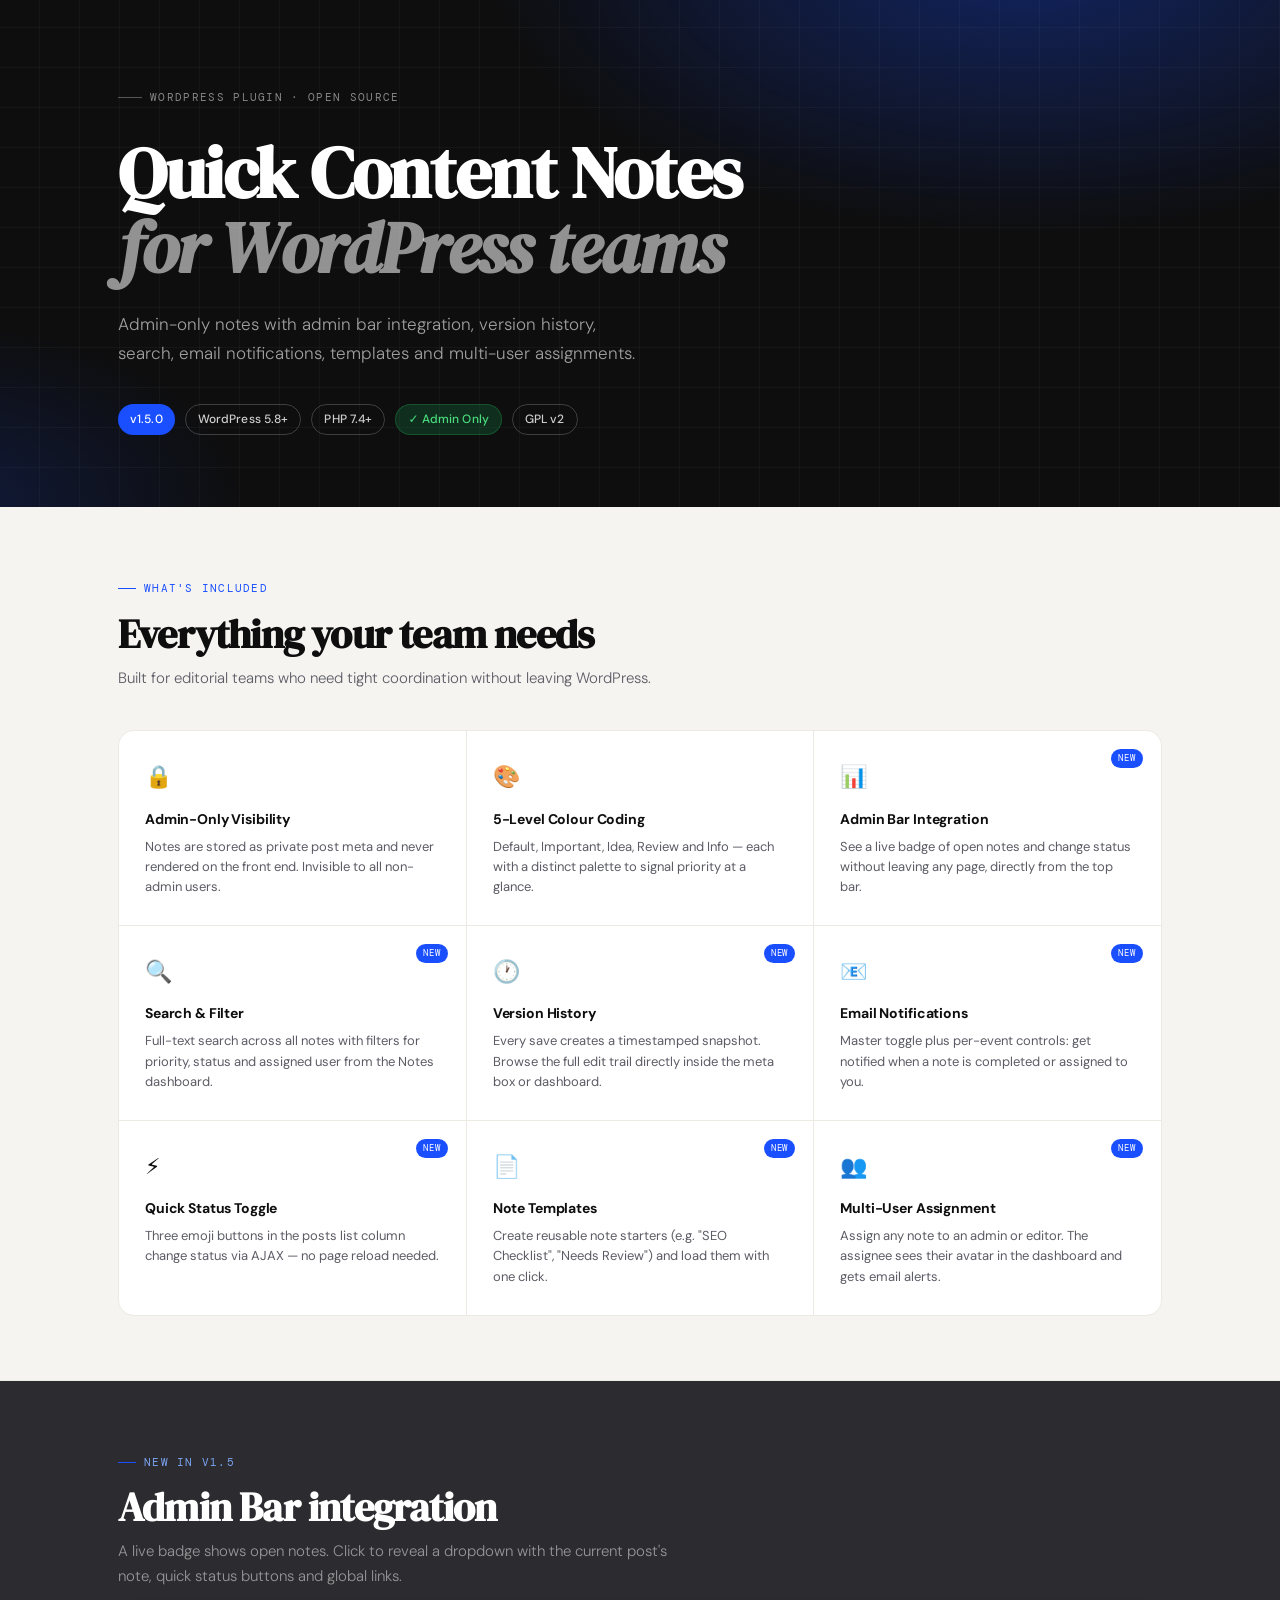
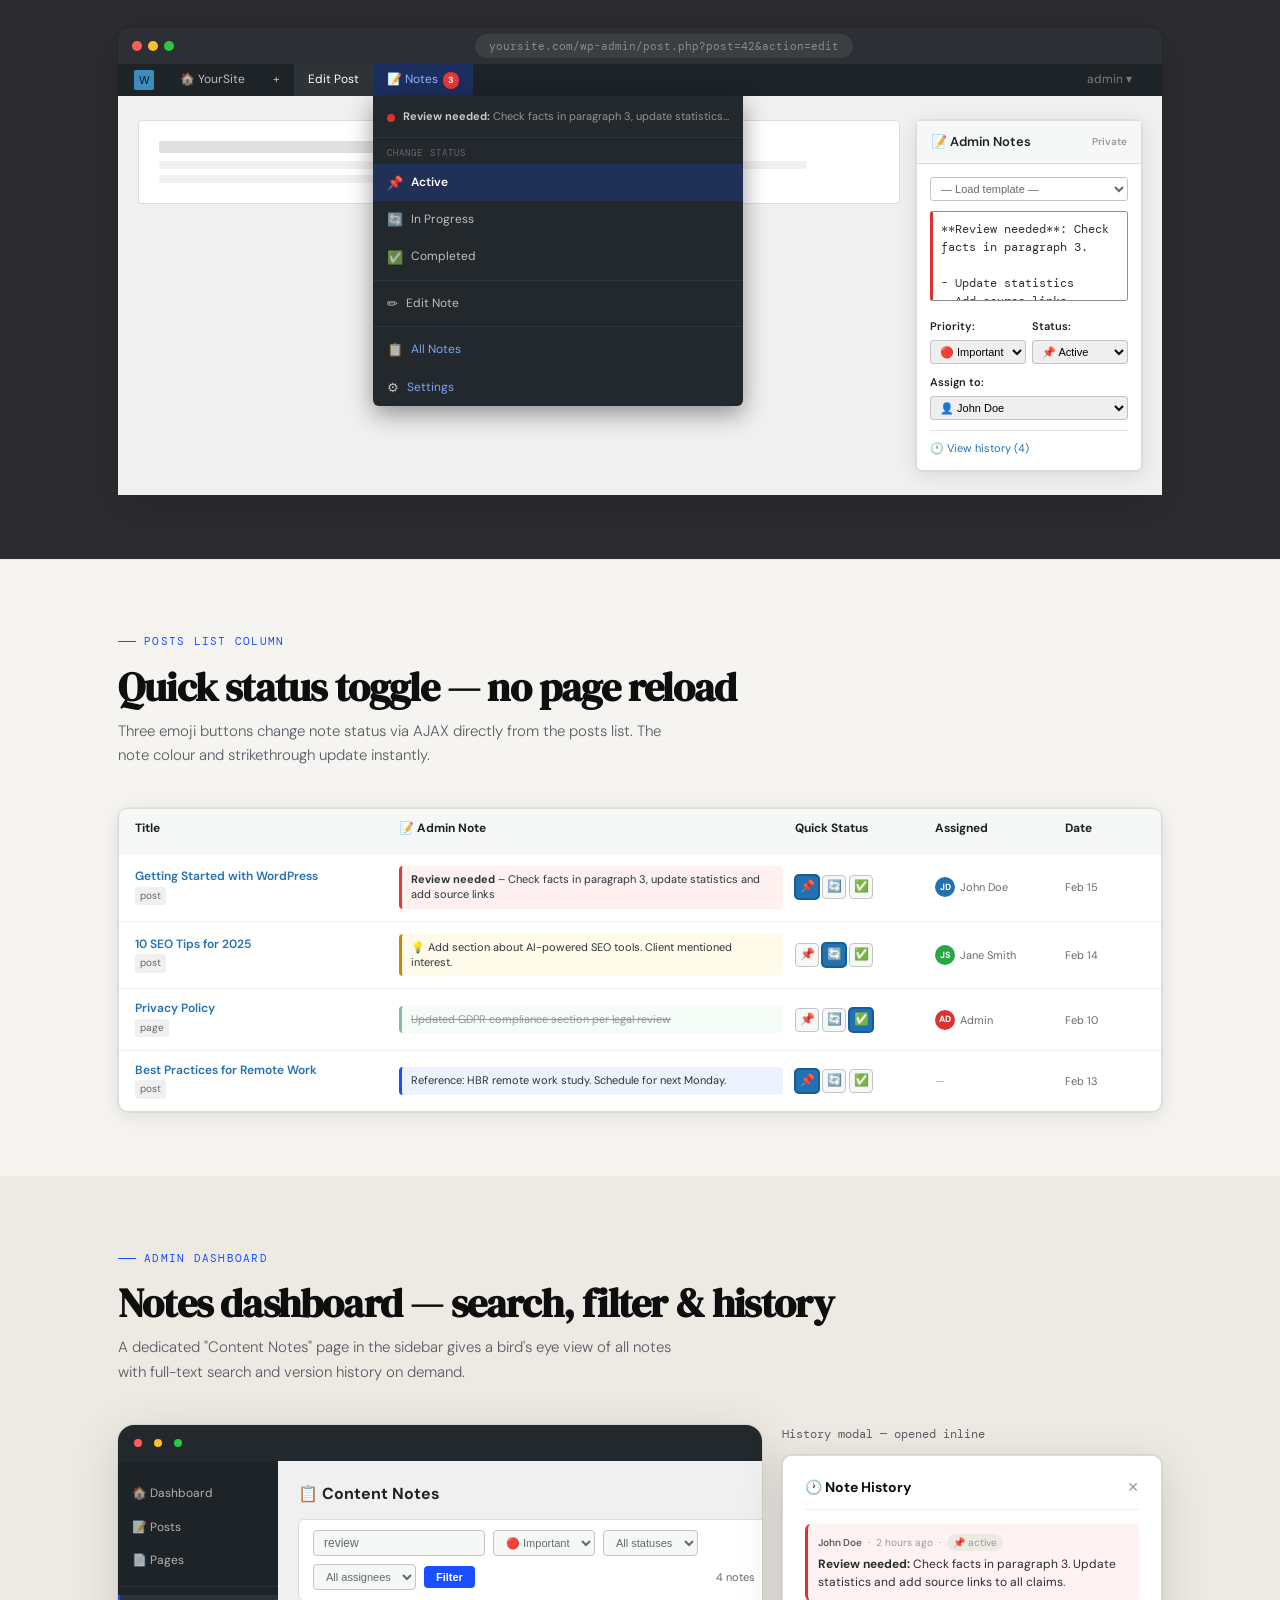
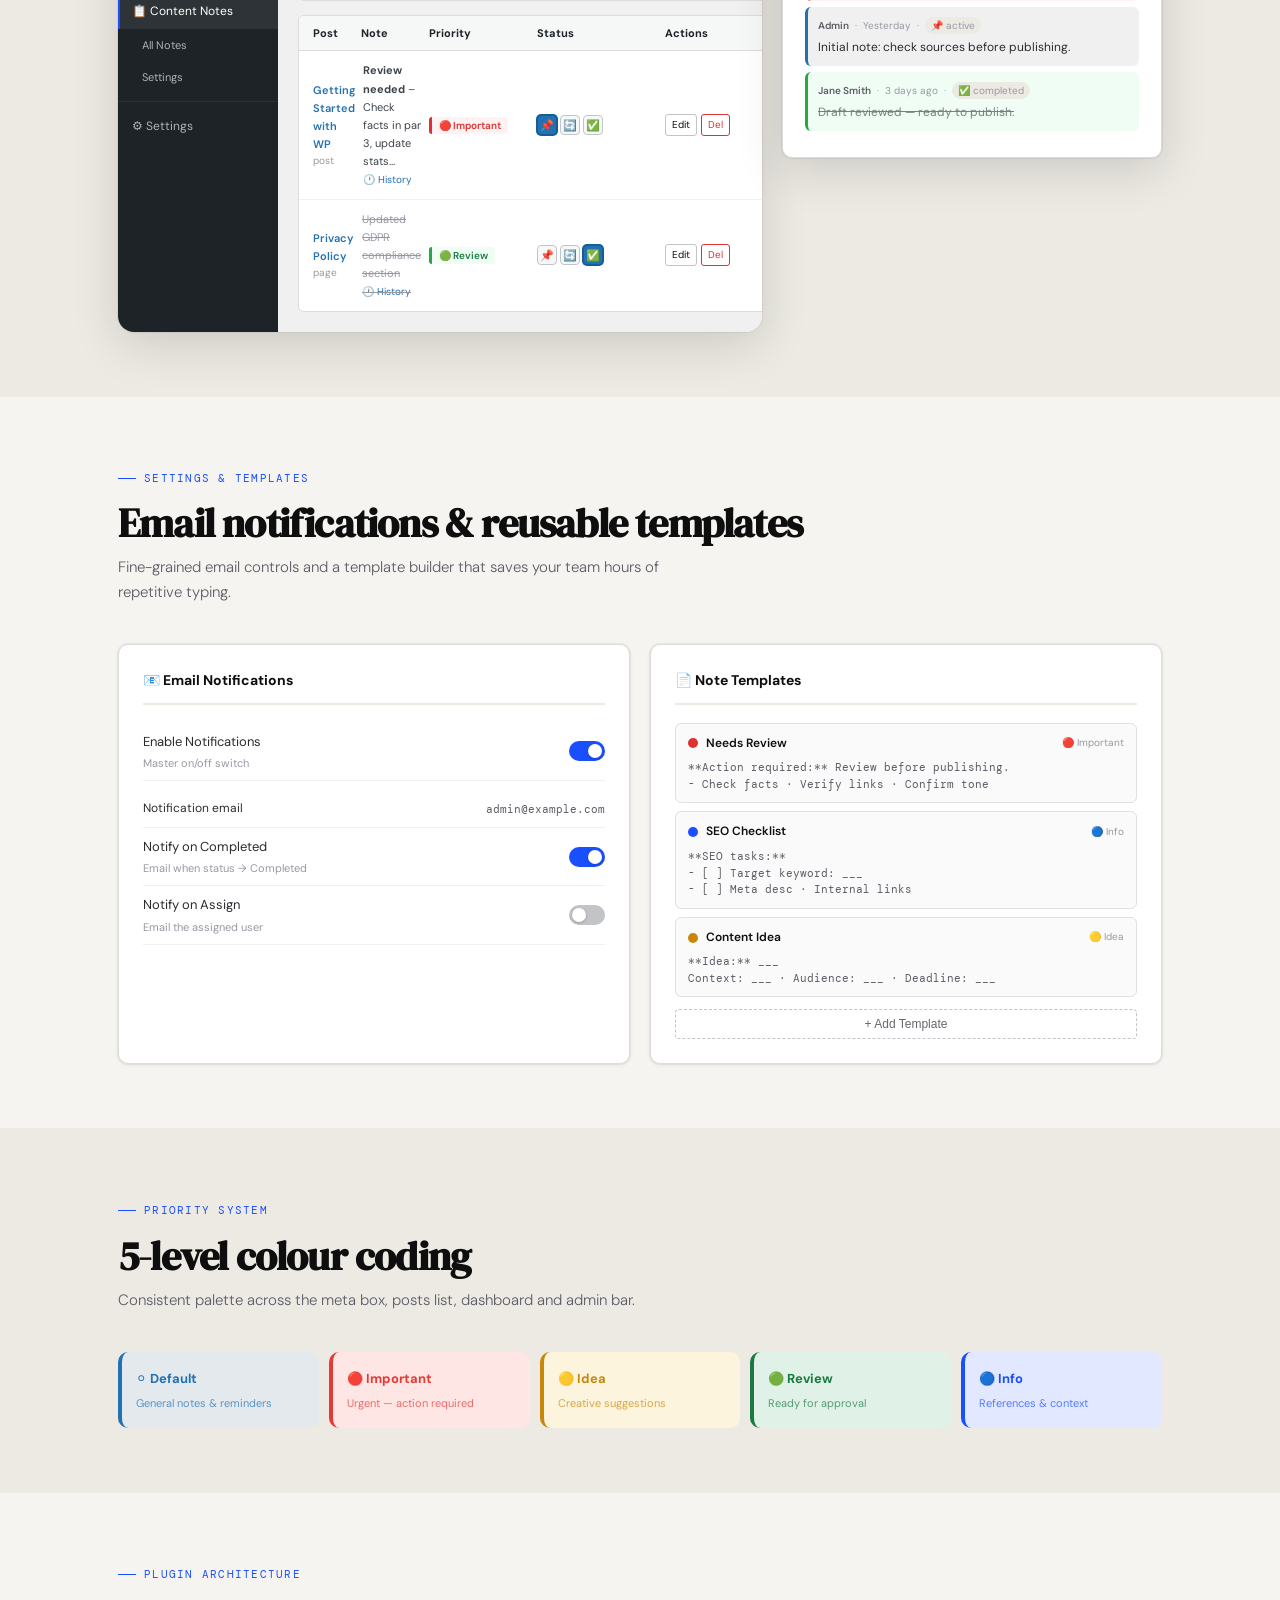
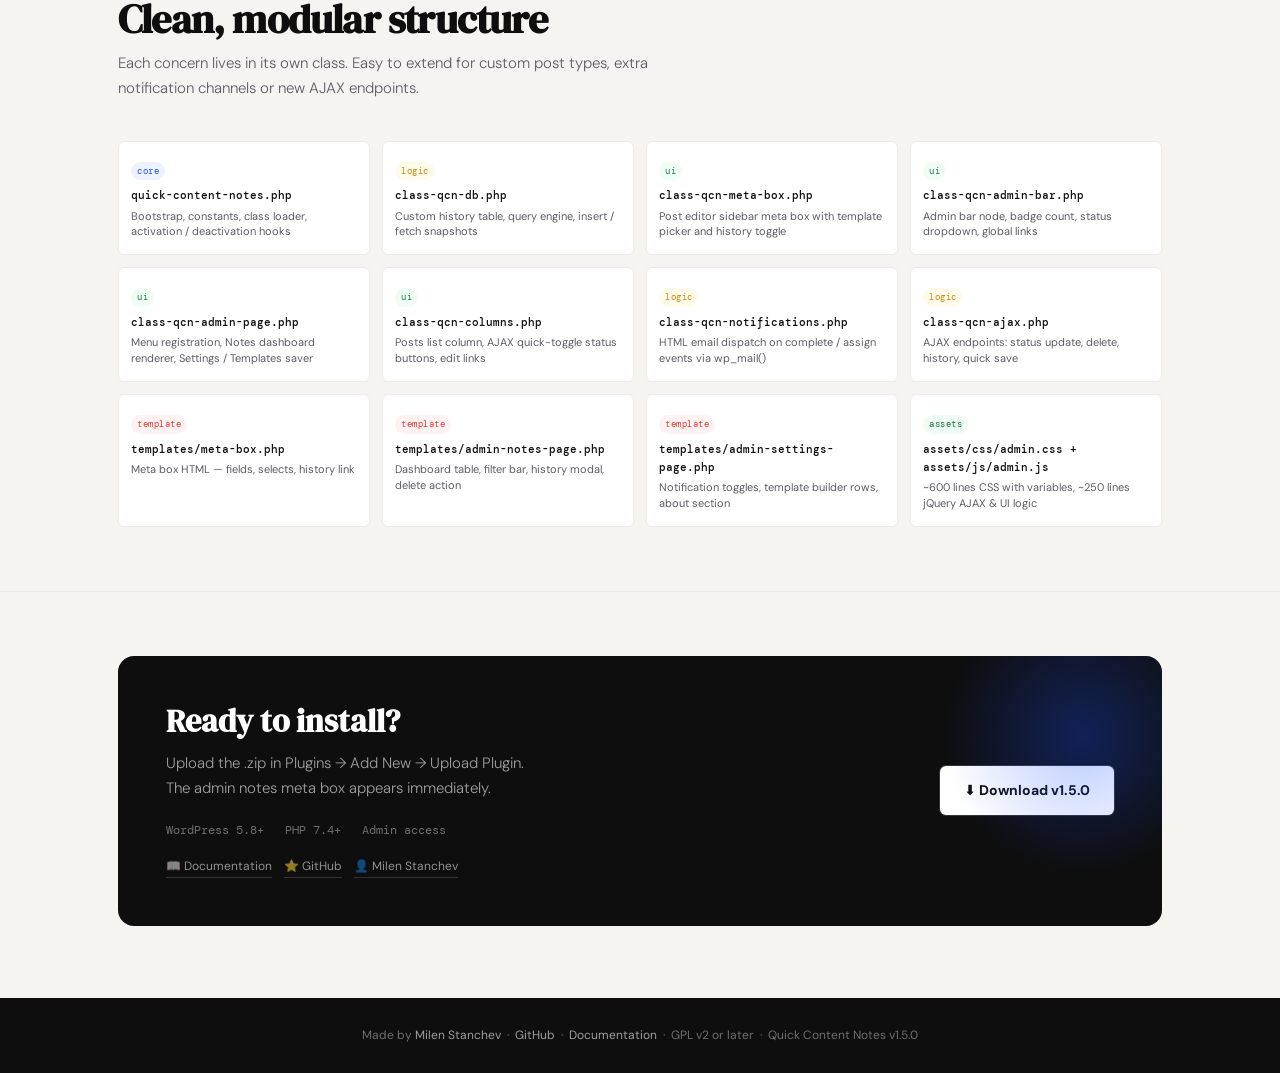
==== index.html @ e48400c9 "Rename Quick-Content-Notes–Preview.html to index.html" ====
<!DOCTYPE html>
<html lang="en">
<head>
    <meta charset="UTF-8">
    <meta name="viewport" content="width=device-width, initial-scale=1.0">
    <meta name="robots" content="noindex, follow">
    <title>Quick Content Notes v1.5 – Plugin Preview</title>
    <link rel="preconnect" href="https://fonts.googleapis.com">
    <link rel="preconnect" href="https://fonts.gstatic.com" crossorigin>
    <link href="https://fonts.googleapis.com/css2?family=DM+Serif+Display:ital@0;1&family=DM+Mono:wght@400;500&family=DM+Sans:ital,opsz,wght@0,9..40,300;0,9..40,500;0,9..40,700;1,9..40,300&display=swap" rel="stylesheet">

    <style>
        /* ── Reset & Tokens ─────────────────────────────────────────────── */
        *, *::before, *::after { box-sizing: border-box; margin: 0; padding: 0; }

        :root {
            --ink:     #0e0e0f;
            --ink-2:   #2c2c30;
            --ink-3:   #5c5c66;
            --ink-4:   #9898a4;
            --paper:   #f5f4f0;
            --paper-2: #eceae3;
            --white:   #ffffff;

            --accent:  #1a4fff;
            --accent-2:#e8edff;

            --red:     #e53935;
            --red-bg:  #fff1f0;
            --yellow:  #c9870a;
            --yellow-bg:#fffbeb;
            --green:   #1a7a3f;
            --green-bg:#edfaf2;
            --blue:    #1a4fff;
            --blue-bg: #eef2ff;

            --r-sm: 6px;
            --r-md: 10px;
            --r-lg: 16px;

            --shadow-sm: 0 1px 4px rgba(0,0,0,.07), 0 0 0 1px rgba(0,0,0,.04);
            --shadow-md: 0 4px 20px rgba(0,0,0,.1), 0 0 0 1px rgba(0,0,0,.04);
            --shadow-lg: 0 12px 48px rgba(0,0,0,.14), 0 0 0 1px rgba(0,0,0,.06);

            --font-display: 'DM Serif Display', Georgia, serif;
            --font-body:    'DM Sans', system-ui, sans-serif;
            --font-mono:    'DM Mono', 'Courier New', monospace;
        }

        html { scroll-behavior: smooth; }

        body {
            font-family: var(--font-body);
            background: var(--paper);
            color: var(--ink);
            line-height: 1.65;
            -webkit-font-smoothing: antialiased;
        }

        /* ── Utility ────────────────────────────────────────────────────── */
        .container { max-width: 1100px; margin: 0 auto; padding: 0 28px; }
        .mono { font-family: var(--font-mono); }

        /* ── Hero ───────────────────────────────────────────────────────── */
        .hero {
            background: var(--ink);
            color: var(--white);
            padding: 80px 28px 72px;
            position: relative;
            overflow: hidden;
        }

        .hero::before {
            content: "";
            position: absolute;
            inset: 0;
            background:
                radial-gradient(ellipse 60% 80% at 80% -10%, rgba(26,79,255,.35) 0%, transparent 70%),
                radial-gradient(ellipse 40% 60% at -5% 100%, rgba(26,79,255,.18) 0%, transparent 60%);
            pointer-events: none;
        }

        .hero::after {
            content: "";
            position: absolute;
            inset: 0;
            background-image:
                repeating-linear-gradient(0deg, transparent, transparent 39px, rgba(255,255,255,.03) 39px, rgba(255,255,255,.03) 40px),
                repeating-linear-gradient(90deg, transparent, transparent 39px, rgba(255,255,255,.03) 39px, rgba(255,255,255,.03) 40px);
            pointer-events: none;
        }

        .hero-inner {
            position: relative;
            z-index: 1;
            max-width: 1100px;
            margin: 0 auto;
        }

        .hero-eyebrow {
            display: inline-flex;
            align-items: center;
            gap: 8px;
            font-family: var(--font-mono);
            font-size: 11px;
            letter-spacing: .12em;
            text-transform: uppercase;
            color: rgba(255,255,255,.5);
            margin-bottom: 28px;
        }

        .hero-eyebrow span {
            display: inline-block;
            width: 24px;
            height: 1px;
            background: rgba(255,255,255,.3);
        }

        .hero h1 {
            font-family: var(--font-display);
            font-size: clamp(38px, 6vw, 72px);
            line-height: 1.05;
            letter-spacing: -.02em;
            margin-bottom: 24px;
            max-width: 760px;
        }

        .hero h1 em {
            font-style: italic;
            color: rgba(255,255,255,.55);
        }

        .hero-sub {
            font-size: 17px;
            color: rgba(255,255,255,.6);
            max-width: 520px;
            margin-bottom: 36px;
            font-weight: 300;
            line-height: 1.7;
        }

        .hero-badges {
            display: flex;
            gap: 10px;
            flex-wrap: wrap;
        }

        .badge {
            display: inline-flex;
            align-items: center;
            gap: 5px;
            padding: 5px 12px;
            border-radius: 100px;
            font-size: 12px;
            font-weight: 500;
            letter-spacing: .01em;
        }

        .badge-outline {
            border: 1px solid rgba(255,255,255,.2);
            color: rgba(255,255,255,.8);
        }

        .badge-filled {
            background: var(--accent);
            color: #fff;
        }

        .badge-green {
            background: rgba(26,122,63,.3);
            border: 1px solid rgba(26,122,63,.5);
            color: #4ade80;
        }

        /* ── Section Wrapper ────────────────────────────────────────────── */
        .section {
            padding: 64px 28px;
            border-bottom: 1px solid var(--paper-2);
        }

        .section-label {
            display: inline-flex;
            align-items: center;
            gap: 8px;
            font-family: var(--font-mono);
            font-size: 10.5px;
            letter-spacing: .12em;
            text-transform: uppercase;
            color: var(--accent);
            margin-bottom: 14px;
        }

        .section-label::before {
            content: "";
            display: inline-block;
            width: 18px;
            height: 1px;
            background: var(--accent);
        }

        .section-title {
            font-family: var(--font-display);
            font-size: clamp(26px, 3.5vw, 40px);
            line-height: 1.1;
            letter-spacing: -.02em;
            color: var(--ink);
            margin-bottom: 10px;
        }

        .section-desc {
            font-size: 15px;
            color: var(--ink-3);
            max-width: 560px;
            margin-bottom: 40px;
            font-weight: 300;
        }

        /* ── Feature Grid ───────────────────────────────────────────────── */
        .features-grid {
            display: grid;
            grid-template-columns: repeat(3, 1fr);
            gap: 1px;
            background: var(--paper-2);
            border: 1px solid var(--paper-2);
            border-radius: var(--r-lg);
            overflow: hidden;
        }

        .feature-item {
            background: var(--white);
            padding: 28px 26px;
            transition: background .2s;
            position: relative;
        }

        .feature-item:hover { background: #fafaf8; }

        .feature-item.new-badge::after {
            content: "NEW";
            position: absolute;
            top: 18px;
            right: 18px;
            background: var(--accent);
            color: #fff;
            font-family: var(--font-mono);
            font-size: 9px;
            letter-spacing: .1em;
            padding: 2px 7px;
            border-radius: 100px;
        }

        .feature-icon {
            font-size: 22px;
            margin-bottom: 12px;
            display: block;
        }

        .feature-item h3 {
            font-size: 14px;
            font-weight: 700;
            color: var(--ink);
            margin-bottom: 6px;
            letter-spacing: -.01em;
        }

        .feature-item p {
            font-size: 13px;
            color: var(--ink-3);
            line-height: 1.55;
        }

        /* ── Colour Palette Row ─────────────────────────────────────────── */
        .palette-row {
            display: grid;
            grid-template-columns: repeat(5, 1fr);
            gap: 10px;
        }

        .palette-swatch {
            border-radius: var(--r-md);
            padding: 16px 14px;
            font-size: 13px;
            font-weight: 500;
            border-left: 4px solid transparent;
            position: relative;
            overflow: hidden;
        }

        .palette-swatch::before {
            content: "";
            position: absolute;
            inset: 0;
            opacity: .06;
            background: currentColor;
        }

        .swatch-default { background: #f0f0f1; border-color: #2271b1; color: #2271b1; }
        .swatch-red     { background: var(--red-bg); border-color: var(--red); color: var(--red); }
        .swatch-yellow  { background: var(--yellow-bg); border-color: var(--yellow); color: var(--yellow); }
        .swatch-green   { background: var(--green-bg); border-color: var(--green); color: var(--green); }
        .swatch-blue    { background: var(--blue-bg); border-color: var(--blue); color: var(--blue); }

        .swatch-label { font-size: 11px; opacity: .7; margin-top: 4px; display: block; font-weight: 400; }

        /* ── Admin Bar Mockup ───────────────────────────────────────────── */
        .adminbar-mockup {
            background: #1d2327;
            border-radius: var(--r-md);
            overflow: visible;
            position: relative;
            box-shadow: var(--shadow-lg);
        }

        .ab-bar {
            background: #1d2327;
            height: 32px;
            display: flex;
            align-items: center;
            padding: 0 16px;
            gap: 0;
            border-radius: var(--r-md) var(--r-md) 0 0;
        }

        .ab-logo {
            width: 20px;
            height: 20px;
            background: #3c8dbc;
            border-radius: 2px;
            margin-right: 12px;
            flex-shrink: 0;
            display: grid;
            place-items: center;
            font-size: 11px;
        }

        .ab-items {
            display: flex;
            align-items: center;
            gap: 0;
            flex: 1;
        }

        .ab-item {
            height: 32px;
            display: flex;
            align-items: center;
            padding: 0 14px;
            font-size: 12px;
            color: rgba(255,255,255,.7);
            cursor: default;
            white-space: nowrap;
        }

        .ab-item.active {
            background: rgba(255,255,255,.07);
            color: #fff;
        }

        .ab-item.qcn-item {
            background: rgba(26,79,255,.25);
            color: #93b4ff;
            position: relative;
        }

        .ab-badge {
            background: var(--red);
            color: #fff;
            font-size: 9px;
            font-weight: 700;
            padding: 1px 5px;
            border-radius: 10px;
            margin-left: 5px;
        }

        /* Dropdown */
        .ab-dropdown {
            position: absolute;
            top: 32px;
            left: 0;
            background: #23282d;
            min-width: 240px;
            border-radius: 0 0 var(--r-sm) var(--r-sm);
            box-shadow: 0 8px 24px rgba(0,0,0,.4);
            z-index: 10;
            overflow: hidden;
        }

        .ab-drop-preview {
            padding: 12px 14px;
            border-bottom: 1px solid rgba(255,255,255,.06);
        }

        .ab-drop-preview p {
            font-size: 11px;
            color: rgba(255,255,255,.5);
            line-height: 1.5;
        }

        .ab-dot {
            display: inline-block;
            width: 8px;
            height: 8px;
            border-radius: 50%;
            margin-right: 5px;
            vertical-align: middle;
        }

        .ab-drop-section-label {
            padding: 8px 14px 3px;
            font-size: 9px;
            text-transform: uppercase;
            letter-spacing: .12em;
            color: rgba(255,255,255,.3);
            font-family: var(--font-mono);
        }

        .ab-drop-item {
            padding: 8px 14px;
            font-size: 12px;
            color: rgba(255,255,255,.7);
            display: flex;
            align-items: center;
            gap: 8px;
            cursor: pointer;
            transition: background .15s;
        }

        .ab-drop-item:hover { background: rgba(255,255,255,.06); color: #fff; }
        .ab-drop-item.current { color: #fff; font-weight: 600; background: rgba(26,79,255,.2); }
        .ab-drop-item .di { font-size: 13px; }

        .ab-drop-sep { height: 1px; background: rgba(255,255,255,.06); margin: 4px 0; }

        .ab-drop-link { color: #7ca4f4; text-decoration: none; }
        .ab-drop-link:hover { color: #93b4ff; }

        /* Browser chrome */
        .browser-chrome {
            background: #2c3035;
            height: 36px;
            display: flex;
            align-items: center;
            padding: 0 14px;
            gap: 6px;
            border-radius: var(--r-md) var(--r-md) 0 0;
        }

        .bc-dot { width: 10px; height: 10px; border-radius: 50%; }
        .bc-red    { background: #ff5f57; }
        .bc-yellow { background: #ffbd2e; }
        .bc-green  { background: #28c840; }

        .bc-url {
            margin: 0 auto;
            background: rgba(255,255,255,.07);
            color: rgba(255,255,255,.4);
            font-size: 11px;
            padding: 3px 14px;
            border-radius: 20px;
            font-family: var(--font-mono);
        }

        /* ── Meta Box Mockup ────────────────────────────────────────────── */
        .metabox-card {
            background: var(--white);
            border: 1px solid #dcdcdc;
            border-radius: var(--r-sm);
            max-width: 290px;
            box-shadow: var(--shadow-md);
        }

        .mb-header {
            background: #f6f7f7;
            padding: 10px 14px;
            border-bottom: 1px solid #dcdcdc;
            font-size: 13px;
            font-weight: 600;
            color: #1d2327;
            display: flex;
            align-items: center;
            justify-content: space-between;
        }

        .mb-body { padding: 13px; }

        .mb-tpl {
            display: flex;
            gap: 6px;
            margin-bottom: 10px;
        }

        .mb-tpl select {
            flex: 1;
            font-size: 11px;
            padding: 4px 6px;
            border: 1px solid #c3c4c7;
            border-radius: 3px;
            color: #646970;
            background: #fff;
        }

        .mb-textarea {
            width: 100%;
            height: 90px;
            font-size: 12px;
            padding: 8px;
            border: 1px solid #8c8f94;
            border-radius: 3px;
            resize: none;
            font-family: var(--font-mono);
            color: #2c3338;
            background: #fff;
            border-left: 3px solid #dc3232;
            line-height: 1.5;
        }

        .mb-row {
            display: grid;
            grid-template-columns: 1fr 1fr;
            gap: 6px;
            margin-top: 8px;
        }

        .mb-field label {
            display: block;
            font-size: 11px;
            font-weight: 600;
            color: #1d2327;
            margin-bottom: 3px;
        }

        .mb-field select {
            width: 100%;
            font-size: 11px;
            padding: 4px 5px;
            border: 1px solid #c3c4c7;
            border-radius: 3px;
        }

        .mb-assign { margin-top: 8px; }
        .mb-assign label { font-size: 11px; font-weight: 600; color: #1d2327; display: block; margin-bottom: 3px; }
        .mb-assign select { width: 100%; font-size: 11px; padding: 4px 5px; border: 1px solid #c3c4c7; border-radius: 3px; }

        .mb-history-link {
            margin-top: 10px;
            padding-top: 8px;
            border-top: 1px solid #e0e0e0;
            font-size: 11px;
            color: #2271b1;
            cursor: pointer;
            display: flex;
            align-items: center;
            gap: 5px;
        }

        /* ── Posts List Mockup ──────────────────────────────────────────── */
        .table-mockup {
            background: var(--white);
            border: 1px solid #dcdcdc;
            border-radius: var(--r-md);
            overflow: hidden;
            box-shadow: var(--shadow-md);
        }

        .tm-header {
            background: #f6f7f7;
            padding: 10px 0;
        }

        .tm-header-row, .tm-row {
            display: grid;
            grid-template-columns: 2fr 3fr 140px 130px 80px;
            padding: 0 16px;
            align-items: center;
        }

        .tm-header-row {
            font-size: 12px;
            font-weight: 700;
            color: #1d2327;
            padding-bottom: 4px;
        }

        .tm-row {
            padding-top: 12px;
            padding-bottom: 12px;
            border-top: 1px solid #f0f0f0;
            font-size: 12px;
            color: #2c3338;
            transition: background .15s;
        }

        .tm-row:hover { background: #fafafa; }

        .tm-title { font-weight: 600; color: #2271b1; line-height: 1.3; }
        .tm-type {
            display: inline-block;
            font-size: 10px;
            background: #f0f0f1;
            border-radius: 3px;
            padding: 1px 5px;
            color: #646970;
            margin-top: 2px;
        }

        .note-cell { padding-right: 12px; }

        .note-pill {
            padding: 6px 9px;
            border-radius: 4px;
            font-size: 11px;
            line-height: 1.4;
            border-left: 3px solid transparent;
        }

        .np-red    { background: var(--red-bg);    border-color: var(--red); }
        .np-yellow { background: var(--yellow-bg); border-color: var(--yellow); }
        .np-green  { background: var(--green-bg);  border-color: var(--green); }
        .np-blue   { background: var(--blue-bg);   border-color: var(--blue); }
        .np-done   { opacity: .5; text-decoration: line-through; }

        /* Quick status buttons */
        .status-btns { display: flex; gap: 3px; align-items: center; }

        .s-btn {
            width: 24px;
            height: 24px;
            border: 1px solid #c3c4c7;
            border-radius: 4px;
            background: #f6f7f7;
            cursor: pointer;
            display: grid;
            place-items: center;
            font-size: 12px;
            transition: all .15s;
        }

        .s-btn:hover { background: #e0e0e0; transform: scale(1.1); }
        .s-btn.on { background: #2271b1; border-color: #135e96; box-shadow: 0 0 0 1px #135e96; }

        .avatar-chip {
            display: flex;
            align-items: center;
            gap: 5px;
            font-size: 11px;
            color: #646970;
        }

        .avatar-circle {
            width: 20px;
            height: 20px;
            border-radius: 50%;
            display: grid;
            place-items: center;
            font-size: 9px;
            font-weight: 700;
            color: #fff;
            flex-shrink: 0;
        }

        /* ── Dashboard Mockup ───────────────────────────────────────────── */
        .dashboard-mockup {
            background: #f0f0f1;
            border-radius: var(--r-lg);
            overflow: hidden;
            box-shadow: var(--shadow-lg);
        }

        .dash-sidebar {
            width: 160px;
            background: #1d2327;
            padding: 16px 0;
            flex-shrink: 0;
        }

        .dash-menu-item {
            padding: 7px 14px;
            font-size: 12px;
            color: rgba(255,255,255,.65);
            cursor: default;
            display: flex;
            align-items: center;
            gap: 8px;
        }

        .dash-menu-item.active {
            background: rgba(255,255,255,.07);
            color: #fff;
            border-left: 2px solid var(--accent);
            padding-left: 12px;
        }

        .dash-body { flex: 1; background: #f0f0f1; padding: 20px; min-height: 400px; }

        .dash-topbar {
            background: #23282d;
            height: 36px;
            display: flex;
            align-items: center;
            padding: 0 16px;
            gap: 12px;
        }

        .dash-layout { display: flex; }

        .dash-filter-bar {
            background: var(--white);
            border: 1px solid #dcdcdc;
            border-radius: var(--r-sm);
            padding: 10px 14px;
            display: flex;
            gap: 8px;
            align-items: center;
            margin-bottom: 14px;
            flex-wrap: wrap;
        }

        .dash-search {
            padding: 5px 10px;
            border: 1px solid #c3c4c7;
            border-radius: 4px;
            font-size: 12px;
            color: #646970;
            background: #f6f7f7;
            min-width: 150px;
        }

        .dash-select {
            padding: 5px 8px;
            border: 1px solid #c3c4c7;
            border-radius: 4px;
            font-size: 11px;
            color: #646970;
            background: #f6f7f7;
        }

        .dash-btn {
            padding: 5px 12px;
            background: var(--accent);
            color: #fff;
            border: none;
            border-radius: 4px;
            font-size: 11px;
            font-weight: 600;
            cursor: pointer;
        }

        .dash-count {
            margin-left: auto;
            font-size: 11px;
            color: #646970;
        }

        .dash-table {
            background: var(--white);
            border: 1px solid #dcdcdc;
            border-radius: var(--r-sm);
            overflow: hidden;
        }

        .dt-head { background: #f6f7f7; padding: 8px 14px; display: grid; grid-template-columns: 2fr 3fr 100px 120px 90px; gap: 8px; font-size: 11px; font-weight: 700; color: #1d2327; border-bottom: 1px solid #dcdcdc; }
        .dt-row  { padding: 10px 14px; display: grid; grid-template-columns: 2fr 3fr 100px 120px 90px; gap: 8px; align-items: center; border-bottom: 1px solid #f0f0f0; font-size: 11px; }
        .dt-row:last-child { border-bottom: none; }
        .dt-row:hover { background: #fafafa; }

        .dt-title { font-weight: 600; color: #2271b1; }
        .dt-type  { font-size: 10px; color: #999; }

        /* ── Settings Mockup ────────────────────────────────────────────── */
        .settings-split {
            display: grid;
            grid-template-columns: 1fr 1fr;
            gap: 20px;
        }

        .settings-card {
            background: var(--white);
            border: 1px solid #dcdcdc;
            border-radius: var(--r-md);
            padding: 24px;
            box-shadow: var(--shadow-sm);
        }

        .sc-title {
            font-size: 14px;
            font-weight: 700;
            color: var(--ink);
            margin-bottom: 18px;
            padding-bottom: 10px;
            border-bottom: 2px solid var(--paper-2);
            display: flex;
            align-items: center;
            gap: 8px;
        }

        .sc-row {
            display: flex;
            align-items: center;
            justify-content: space-between;
            padding: 8px 0;
            border-bottom: 1px solid #f0f0f0;
        }

        .sc-label { font-size: 13px; color: var(--ink-2); }
        .sc-desc  { font-size: 11px; color: var(--ink-4); margin-top: 2px; }

        /* Toggle */
        .toggle { position: relative; width: 36px; height: 20px; flex-shrink: 0; }
        .toggle-track { position: absolute; inset: 0; border-radius: 20px; transition: background .2s; }
        .toggle-track.on  { background: var(--accent); }
        .toggle-track.off { background: #c3c4c7; }
        .toggle-thumb {
            position: absolute;
            width: 14px; height: 14px;
            background: #fff;
            border-radius: 50%;
            top: 3px;
            transition: left .2s;
            box-shadow: 0 1px 3px rgba(0,0,0,.2);
        }
        .toggle-track.on  .toggle-thumb { left: 19px; }
        .toggle-track.off .toggle-thumb { left: 3px; }

        /* Template rows */
        .tpl-row {
            border: 1px solid #e0e0e0;
            border-radius: var(--r-sm);
            padding: 10px 12px;
            margin-bottom: 8px;
            background: #fafafa;
        }

        .tpl-top { display: flex; align-items: center; gap: 8px; margin-bottom: 6px; }
        .tpl-name { font-size: 12px; font-weight: 600; color: var(--ink); flex: 1; }
        .tpl-color-dot { width: 10px; height: 10px; border-radius: 50%; flex-shrink: 0; }
        .tpl-content { font-size: 11px; color: var(--ink-3); font-family: var(--font-mono); line-height: 1.5; }

        /* ── History Mockup ─────────────────────────────────────────────── */
        .history-modal {
            background: var(--white);
            border: 1px solid #dcdcdc;
            border-radius: var(--r-md);
            padding: 20px 22px;
            box-shadow: var(--shadow-lg);
            max-width: 420px;
        }

        .hm-title { font-size: 14px; font-weight: 700; margin-bottom: 14px; padding-bottom: 10px; border-bottom: 1px solid #f0f0f0; display: flex; justify-content: space-between; }
        .hm-close { color: #999; cursor: pointer; }

        .hist-item {
            padding: 10px;
            border-radius: var(--r-sm);
            margin-bottom: 6px;
            font-size: 12px;
            line-height: 1.5;
        }

        .hist-meta { font-size: 10px; color: var(--ink-4); margin-bottom: 4px; display: flex; gap: 6px; align-items: center; flex-wrap: wrap; }
        .hist-meta .hm-user { font-weight: 600; color: var(--ink-3); }
        .hist-meta .hm-status { background: var(--paper-2); padding: 1px 6px; border-radius: 10px; }
        .hist-text { color: var(--ink-2); }

        /* ── Architecture Map ────────────────────────────────────────────── */
        .arch-grid {
            display: grid;
            grid-template-columns: repeat(4, 1fr);
            gap: 12px;
        }

        .arch-file {
            background: var(--white);
            border: 1px solid var(--paper-2);
            border-radius: var(--r-sm);
            padding: 14px 12px;
            transition: box-shadow .2s, border-color .2s;
        }

        .arch-file:hover { box-shadow: var(--shadow-md); border-color: #c3c4c7; }

        .arch-file-name {
            font-family: var(--font-mono);
            font-size: 11px;
            font-weight: 500;
            color: var(--ink);
            margin-bottom: 4px;
        }

        .arch-file-desc { font-size: 11px; color: var(--ink-3); line-height: 1.45; }

        .arch-file-tag {
            display: inline-block;
            font-size: 9px;
            font-family: var(--font-mono);
            letter-spacing: .06em;
            padding: 2px 6px;
            border-radius: 100px;
            margin-bottom: 6px;
        }

        .tag-core     { background: #eef2ff; color: var(--accent); }
        .tag-ui       { background: #f0fdf4; color: var(--green); }
        .tag-logic    { background: #fffbeb; color: var(--yellow); }
        .tag-template { background: #fef2f2; color: var(--red); }

        /* ── Install Card ────────────────────────────────────────────────── */
        .install-card {
            background: var(--ink);
            color: var(--white);
            border-radius: var(--r-lg);
            padding: 48px;
            display: grid;
            grid-template-columns: 1fr auto;
            gap: 32px;
            align-items: center;
            position: relative;
            overflow: hidden;
        }

        .install-card::before {
            content: "";
            position: absolute;
            right: -60px;
            top: -60px;
            width: 280px;
            height: 280px;
            border-radius: 50%;
            background: radial-gradient(circle, rgba(26,79,255,.3) 0%, transparent 70%);
            pointer-events: none;
        }

        .install-card h2 {
            font-family: var(--font-display);
            font-size: 32px;
            line-height: 1.1;
            margin-bottom: 12px;
        }

        .install-card p { color: rgba(255,255,255,.6); font-size: 15px; margin-bottom: 20px; font-weight: 300; }

        .install-reqs { font-size: 12px; color: rgba(255,255,255,.4); font-family: var(--font-mono); }
        .install-reqs span { margin-right: 14px; }

        .install-cta {
            display: inline-flex;
            align-items: center;
            gap: 8px;
            background: var(--white);
            color: var(--ink);
            padding: 13px 24px;
            border-radius: var(--r-sm);
            font-size: 14px;
            font-weight: 700;
            text-decoration: none;
            white-space: nowrap;
            box-shadow: 0 0 0 1px rgba(255,255,255,.15);
            transition: transform .15s, box-shadow .15s;
        }

        .install-cta:hover { transform: translateY(-2px); box-shadow: 0 8px 24px rgba(0,0,0,.4); }

        .install-links { display: flex; gap: 12px; flex-wrap: wrap; margin-top: 16px; }
        .install-link { color: rgba(255,255,255,.55); font-size: 12px; text-decoration: none; border-bottom: 1px solid rgba(255,255,255,.15); transition: color .15s; }
        .install-link:hover { color: rgba(255,255,255,.9); }

        /* ── Footer ─────────────────────────────────────────────────────── */
        .footer {
            background: var(--ink);
            color: rgba(255,255,255,.4);
            padding: 28px;
            text-align: center;
            font-size: 12px;
        }

        .footer a { color: rgba(255,255,255,.6); text-decoration: none; }
        .footer a:hover { color: #fff; }

        /* ── Responsive ─────────────────────────────────────────────────── */
        @media (max-width: 900px) {
            .features-grid { grid-template-columns: repeat(2, 1fr); }
            .palette-row { grid-template-columns: repeat(3, 1fr); }
            .arch-grid { grid-template-columns: repeat(2, 1fr); }
            .settings-split { grid-template-columns: 1fr; }
            .install-card { grid-template-columns: 1fr; }
            .tm-header-row, .tm-row { grid-template-columns: 2fr 3fr 130px; }
            .tm-header-row > *:nth-child(4), .tm-header-row > *:nth-child(5),
            .tm-row > *:nth-child(4), .tm-row > *:nth-child(5) { display: none; }
        }

        @media (max-width: 600px) {
            .features-grid { grid-template-columns: 1fr; }
            .palette-row { grid-template-columns: 1fr 1fr; }
            .arch-grid { grid-template-columns: 1fr; }
            .hero h1 { font-size: 36px; }
        }

        /* ── Animations ─────────────────────────────────────────────────── */
        @keyframes fadeUp {
            from { opacity: 0; transform: translateY(16px); }
            to   { opacity: 1; transform: translateY(0); }
        }

        .hero-inner > * {
            animation: fadeUp .6s ease both;
        }

        .hero-inner > *:nth-child(1) { animation-delay: .05s; }
        .hero-inner > *:nth-child(2) { animation-delay: .15s; }
        .hero-inner > *:nth-child(3) { animation-delay: .25s; }
        .hero-inner > *:nth-child(4) { animation-delay: .35s; }
    </style>
</head>
<body>

<!-- ══════════════════════════════════════════════════════════════════
     HERO
══════════════════════════════════════════════════════════════════ -->
<header class="hero">
    <div class="hero-inner container">
        <div class="hero-eyebrow">
            <span></span>
            WordPress Plugin · Open Source
        </div>
        <h1>Quick Content Notes<br><em>for WordPress teams</em></h1>
        <p class="hero-sub">Admin-only notes with admin bar integration, version history, search, email notifications, templates and multi-user assignments.</p>
        <div class="hero-badges">
            <span class="badge badge-filled">v1.5.0</span>
            <span class="badge badge-outline">WordPress 5.8+</span>
            <span class="badge badge-outline">PHP 7.4+</span>
            <span class="badge badge-green">✓ Admin Only</span>
            <span class="badge badge-outline">GPL v2</span>
        </div>
    </div>
</header>

<!-- ══════════════════════════════════════════════════════════════════
     FEATURES
══════════════════════════════════════════════════════════════════ -->
<section class="section">
    <div class="container">
        <div class="section-label">What's included</div>
        <h2 class="section-title">Everything your team needs</h2>
        <p class="section-desc">Built for editorial teams who need tight coordination without leaving WordPress.</p>

        <div class="features-grid">
            <div class="feature-item">
                <span class="feature-icon">🔒</span>
                <h3>Admin-Only Visibility</h3>
                <p>Notes are stored as private post meta and never rendered on the front end. Invisible to all non-admin users.</p>
            </div>
            <div class="feature-item">
                <span class="feature-icon">🎨</span>
                <h3>5-Level Colour Coding</h3>
                <p>Default, Important, Idea, Review and Info — each with a distinct palette to signal priority at a glance.</p>
            </div>
            <div class="feature-item new-badge">
                <span class="feature-icon">📊</span>
                <h3>Admin Bar Integration</h3>
                <p>See a live badge of open notes and change status without leaving any page, directly from the top bar.</p>
            </div>
            <div class="feature-item new-badge">
                <span class="feature-icon">🔍</span>
                <h3>Search & Filter</h3>
                <p>Full-text search across all notes with filters for priority, status and assigned user from the Notes dashboard.</p>
            </div>
            <div class="feature-item new-badge">
                <span class="feature-icon">🕐</span>
                <h3>Version History</h3>
                <p>Every save creates a timestamped snapshot. Browse the full edit trail directly inside the meta box or dashboard.</p>
            </div>
            <div class="feature-item new-badge">
                <span class="feature-icon">📧</span>
                <h3>Email Notifications</h3>
                <p>Master toggle plus per-event controls: get notified when a note is completed or assigned to you.</p>
            </div>
            <div class="feature-item new-badge">
                <span class="feature-icon">⚡</span>
                <h3>Quick Status Toggle</h3>
                <p>Three emoji buttons in the posts list column change status via AJAX — no page reload needed.</p>
            </div>
            <div class="feature-item new-badge">
                <span class="feature-icon">📄</span>
                <h3>Note Templates</h3>
                <p>Create reusable note starters (e.g. "SEO Checklist", "Needs Review") and load them with one click.</p>
            </div>
            <div class="feature-item new-badge">
                <span class="feature-icon">👥</span>
                <h3>Multi-User Assignment</h3>
                <p>Assign any note to an admin or editor. The assignee sees their avatar in the dashboard and gets email alerts.</p>
            </div>
        </div>
    </div>
</section>

<!-- ══════════════════════════════════════════════════════════════════
     ADMIN BAR
══════════════════════════════════════════════════════════════════ -->
<section class="section" style="background: var(--ink-2);">
    <div class="container">
        <div class="section-label" style="color: #7ca4f4;">New in v1.5</div>
        <h2 class="section-title" style="color: #fff;">Admin Bar integration</h2>
        <p class="section-desc" style="color: rgba(255,255,255,.5);">A live badge shows open notes. Click to reveal a dropdown with the current post's note, quick status buttons and global links.</p>

        <div class="adminbar-mockup">
            <!-- Browser chrome -->
            <div class="browser-chrome">
                <div class="bc-dot bc-red"></div>
                <div class="bc-dot bc-yellow"></div>
                <div class="bc-dot bc-green"></div>
                <div class="bc-url">yoursite.com/wp-admin/post.php?post=42&action=edit</div>
            </div>

            <!-- Admin bar -->
            <div class="ab-bar">
                <div class="ab-logo">W</div>
                <div class="ab-items">
                    <div class="ab-item">🏠 YourSite</div>
                    <div class="ab-item">+</div>
                    <div class="ab-item active">Edit Post</div>
                    <div class="ab-item qcn-item" style="position:relative;">
                        📝 Notes <span class="ab-badge">3</span>

                        <!-- Dropdown -->
                        <div class="ab-dropdown">
                            <div class="ab-drop-preview">
                                <p><span class="ab-dot" style="background:#dc3232;"></span>
                                <strong style="color:rgba(255,255,255,.75);">Review needed:</strong> Check facts in paragraph 3, update statistics…</p>
                            </div>

                            <div class="ab-drop-section-label">Change Status</div>
                            <div class="ab-drop-item current"><span class="di">📌</span> Active</div>
                            <div class="ab-drop-item"><span class="di">🔄</span> In Progress</div>
                            <div class="ab-drop-item"><span class="di">✅</span> Completed</div>

                            <div class="ab-drop-sep"></div>
                            <div class="ab-drop-item"><span class="di">✏️</span> Edit Note</div>
                            <div class="ab-drop-sep"></div>
                            <div class="ab-drop-item"><span class="di">📋</span> <a href="#" class="ab-drop-link">All Notes</a></div>
                            <div class="ab-drop-item"><span class="di">⚙️</span> <a href="#" class="ab-drop-link">Settings</a></div>
                        </div>
                    </div>
                    <div class="ab-item" style="margin-left:auto;color:rgba(255,255,255,.4);">admin ▾</div>
                </div>
            </div>

            <!-- Page content hint -->
            <div style="background:#f0f0f1; padding: 24px 20px; display:flex; gap:16px; align-items:flex-start;">
                <div style="flex:1; background:#fff; border:1px solid #ddd; border-radius:4px; padding:20px;">
                    <div style="height:12px; background:#e0e0e0; border-radius:2px; width:60%; margin-bottom:8px;"></div>
                    <div style="height:8px; background:#f0f0f0; border-radius:2px; width:90%; margin-bottom:6px;"></div>
                    <div style="height:8px; background:#f0f0f0; border-radius:2px; width:75%;"></div>
                </div>
                <!-- Meta box -->
                <div class="metabox-card" style="flex-shrink:0;">
                    <div class="mb-header">
                        <span>📝 Admin Notes</span>
                        <span style="font-size:10px;color:#999;">Private</span>
                    </div>
                    <div class="mb-body">
                        <div class="mb-tpl">
                            <select><option>— Load template —</option><option>Needs Review</option><option>SEO Checklist</option></select>
                        </div>
                        <textarea class="mb-textarea" readonly>**Review needed**: Check facts in paragraph 3.

- Update statistics
- Add source links</textarea>
                        <div class="mb-row">
                            <div class="mb-field">
                                <label>Priority:</label>
                                <select><option>🔴 Important</option></select>
                            </div>
                            <div class="mb-field">
                                <label>Status:</label>
                                <select><option>📌 Active</option></select>
                            </div>
                        </div>
                        <div class="mb-assign">
                            <label>Assign to:</label>
                            <select><option>👤 John Doe</option></select>
                        </div>
                        <div class="mb-history-link">🕐 View history (4)</div>
                    </div>
                </div>
            </div>
        </div>
    </div>
</section>

<!-- ══════════════════════════════════════════════════════════════════
     POSTS LIST
══════════════════════════════════════════════════════════════════ -->
<section class="section">
    <div class="container">
        <div class="section-label">Posts list column</div>
        <h2 class="section-title">Quick status toggle — no page reload</h2>
        <p class="section-desc">Three emoji buttons change note status via AJAX directly from the posts list. The note colour and strikethrough update instantly.</p>

        <div class="table-mockup">
            <div class="tm-header">
                <div class="tm-header-row">
                    <div>Title</div>
                    <div>📝 Admin Note</div>
                    <div>Quick Status</div>
                    <div>Assigned</div>
                    <div>Date</div>
                </div>
            </div>

            <!-- Row 1 -->
            <div class="tm-row">
                <div>
                    <div class="tm-title">Getting Started with WordPress</div>
                    <span class="tm-type">post</span>
                </div>
                <div class="note-cell">
                    <div class="note-pill np-red">
                        <strong>Review needed</strong> – Check facts in paragraph 3, update statistics and add source links
                    </div>
                </div>
                <div>
                    <div class="status-btns">
                        <div class="s-btn on" title="Active">📌</div>
                        <div class="s-btn" title="In Progress">🔄</div>
                        <div class="s-btn" title="Completed">✅</div>
                    </div>
                </div>
                <div>
                    <div class="avatar-chip">
                        <div class="avatar-circle" style="background:#2271b1;">JD</div>
                        John Doe
                    </div>
                </div>
                <div style="color:#646970;font-size:11px;">Feb 15</div>
            </div>

            <!-- Row 2 -->
            <div class="tm-row">
                <div>
                    <div class="tm-title">10 SEO Tips for 2025</div>
                    <span class="tm-type">post</span>
                </div>
                <div class="note-cell">
                    <div class="note-pill np-yellow">
                        💡 Add section about AI-powered SEO tools. Client mentioned interest.
                    </div>
                </div>
                <div>
                    <div class="status-btns">
                        <div class="s-btn" title="Active">📌</div>
                        <div class="s-btn on" title="In Progress">🔄</div>
                        <div class="s-btn" title="Completed">✅</div>
                    </div>
                </div>
                <div>
                    <div class="avatar-chip">
                        <div class="avatar-circle" style="background:#28a745;">JS</div>
                        Jane Smith
                    </div>
                </div>
                <div style="color:#646970;font-size:11px;">Feb 14</div>
            </div>

            <!-- Row 3 – completed -->
            <div class="tm-row">
                <div>
                    <div class="tm-title">Privacy Policy</div>
                    <span class="tm-type">page</span>
                </div>
                <div class="note-cell">
                    <div class="note-pill np-green np-done">
                        Updated GDPR compliance section per legal review
                    </div>
                </div>
                <div>
                    <div class="status-btns">
                        <div class="s-btn" title="Active">📌</div>
                        <div class="s-btn" title="In Progress">🔄</div>
                        <div class="s-btn on" title="Completed">✅</div>
                    </div>
                </div>
                <div>
                    <div class="avatar-chip">
                        <div class="avatar-circle" style="background:#dc3232;">AD</div>
                        Admin
                    </div>
                </div>
                <div style="color:#646970;font-size:11px;">Feb 10</div>
            </div>

            <!-- Row 4 -->
            <div class="tm-row">
                <div>
                    <div class="tm-title">Best Practices for Remote Work</div>
                    <span class="tm-type">post</span>
                </div>
                <div class="note-cell">
                    <div class="note-pill np-blue">
                        Reference: HBR remote work study. Schedule for next Monday.
                    </div>
                </div>
                <div>
                    <div class="status-btns">
                        <div class="s-btn on" title="Active">📌</div>
                        <div class="s-btn" title="In Progress">🔄</div>
                        <div class="s-btn" title="Completed">✅</div>
                    </div>
                </div>
                <div style="color:#a7aaad;font-size:11px;">—</div>
                <div style="color:#646970;font-size:11px;">Feb 13</div>
            </div>
        </div>
    </div>
</section>

<!-- ══════════════════════════════════════════════════════════════════
     DASHBOARD + HISTORY
══════════════════════════════════════════════════════════════════ -->
<section class="section" style="background: var(--paper-2);">
    <div class="container">
        <div class="section-label">Admin dashboard</div>
        <h2 class="section-title">Notes dashboard — search, filter &amp; history</h2>
        <p class="section-desc">A dedicated "Content Notes" page in the sidebar gives a bird's eye view of all notes with full-text search and version history on demand.</p>

        <div style="display:grid; grid-template-columns: 1fr 380px; gap:20px; align-items:start;">

            <!-- Dashboard mockup -->
            <div class="dashboard-mockup">
                <div class="dash-topbar">
                    <div style="width:8px;height:8px;border-radius:50%;background:#ff5f57;"></div>
                    <div style="width:8px;height:8px;border-radius:50%;background:#ffbd2e;"></div>
                    <div style="width:8px;height:8px;border-radius:50%;background:#28c840;"></div>
                </div>
                <div class="dash-layout">
                    <div class="dash-sidebar">
                        <div class="dash-menu-item">🏠 Dashboard</div>
                        <div class="dash-menu-item">📝 Posts</div>
                        <div class="dash-menu-item">📄 Pages</div>
                        <div style="height:1px;background:rgba(255,255,255,.06);margin:8px 0;"></div>
                        <div class="dash-menu-item active">📋 Content Notes</div>
                        <div class="dash-menu-item" style="padding-left:24px;font-size:11px;">All Notes</div>
                        <div class="dash-menu-item" style="padding-left:24px;font-size:11px;">Settings</div>
                        <div style="height:1px;background:rgba(255,255,255,.06);margin:8px 0;"></div>
                        <div class="dash-menu-item">⚙️ Settings</div>
                    </div>
                    <div class="dash-body">
                        <div style="font-size:16px;font-weight:700;color:#1d2327;margin-bottom:12px;">📋 Content Notes</div>

                        <div class="dash-filter-bar">
                            <input class="dash-search" type="text" value="review" readonly>
                            <select class="dash-select"><option>🔴 Important</option></select>
                            <select class="dash-select"><option>All statuses</option></select>
                            <select class="dash-select"><option>All assignees</option></select>
                            <button class="dash-btn">Filter</button>
                            <div class="dash-count">4 notes</div>
                        </div>

                        <div class="dash-table">
                            <div class="dt-head">
                                <div>Post</div>
                                <div>Note</div>
                                <div>Priority</div>
                                <div>Status</div>
                                <div>Actions</div>
                            </div>
                            <div class="dt-row">
                                <div>
                                    <div class="dt-title">Getting Started with WP</div>
                                    <div class="dt-type">post</div>
                                </div>
                                <div style="font-size:11px;color:#3c434a;"><strong>Review needed</strong> – Check facts in par 3, update stats…<br><span style="color:#2271b1;font-size:10px;cursor:pointer;">🕐 History</span></div>
                                <div><span style="background:#fef2f2;border-left:3px solid #dc3232;padding:2px 7px;border-radius:3px;font-size:10px;color:#dc3232;font-weight:600;">🔴 Important</span></div>
                                <div>
                                    <div style="display:flex;gap:3px;">
                                        <div class="s-btn on" style="width:20px;height:20px;font-size:11px;">📌</div>
                                        <div class="s-btn" style="width:20px;height:20px;font-size:11px;">🔄</div>
                                        <div class="s-btn" style="width:20px;height:20px;font-size:11px;">✅</div>
                                    </div>
                                </div>
                                <div style="display:flex;gap:4px;">
                                    <span style="font-size:10px;border:1px solid #c3c4c7;padding:2px 6px;border-radius:3px;cursor:pointer;">Edit</span>
                                    <span style="font-size:10px;border:1px solid #dc3232;color:#dc3232;padding:2px 6px;border-radius:3px;cursor:pointer;">Del</span>
                                </div>
                            </div>
                            <div class="dt-row">
                                <div>
                                    <div class="dt-title">Privacy Policy</div>
                                    <div class="dt-type">page</div>
                                </div>
                                <div style="font-size:11px;color:#9898a4;text-decoration:line-through;">Updated GDPR compliance section<br><span style="text-decoration:none;color:#2271b1;font-size:10px;cursor:pointer;">🕐 History</span></div>
                                <div><span style="background:#f0fdf4;border-left:3px solid #28a745;padding:2px 7px;border-radius:3px;font-size:10px;color:#1a7a3f;font-weight:600;">🟢 Review</span></div>
                                <div>
                                    <div style="display:flex;gap:3px;">
                                        <div class="s-btn" style="width:20px;height:20px;font-size:11px;">📌</div>
                                        <div class="s-btn" style="width:20px;height:20px;font-size:11px;">🔄</div>
                                        <div class="s-btn on" style="width:20px;height:20px;font-size:11px;">✅</div>
                                    </div>
                                </div>
                                <div style="display:flex;gap:4px;">
                                    <span style="font-size:10px;border:1px solid #c3c4c7;padding:2px 6px;border-radius:3px;cursor:pointer;">Edit</span>
                                    <span style="font-size:10px;border:1px solid #dc3232;color:#dc3232;padding:2px 6px;border-radius:3px;cursor:pointer;">Del</span>
                                </div>
                            </div>
                        </div>
                    </div>
                </div>
            </div>

            <!-- History modal -->
            <div>
                <div style="font-size:12px;color:var(--ink-3);margin-bottom:10px;font-family:var(--font-mono);">History modal — opened inline</div>
                <div class="history-modal">
                    <div class="hm-title">
                        <span>🕐 Note History</span>
                        <span class="hm-close">✕</span>
                    </div>
                    <div class="hist-item qcn-color-red" style="background:#fef2f2;border-left:3px solid #dc3232;">
                        <div class="hist-meta">
                            <span class="hm-user">John Doe</span>
                            <span>·</span>
                            <span>2 hours ago</span>
                            <span>·</span>
                            <span class="hm-status">📌 active</span>
                        </div>
                        <div class="hist-text"><strong>Review needed:</strong> Check facts in paragraph 3. Update statistics and add source links to all claims.</div>
                    </div>
                    <div class="hist-item" style="background:#f0f0f1;border-left:3px solid #2271b1;">
                        <div class="hist-meta">
                            <span class="hm-user">Admin</span>
                            <span>·</span>
                            <span>Yesterday</span>
                            <span>·</span>
                            <span class="hm-status">📌 active</span>
                        </div>
                        <div class="hist-text">Initial note: check sources before publishing.</div>
                    </div>
                    <div class="hist-item" style="background:#f0fdf4;border-left:3px solid #28a745;">
                        <div class="hist-meta">
                            <span class="hm-user">Jane Smith</span>
                            <span>·</span>
                            <span>3 days ago</span>
                            <span>·</span>
                            <span class="hm-status">✅ completed</span>
                        </div>
                        <div class="hist-text" style="text-decoration:line-through;opacity:.6;">Draft reviewed — ready to publish.</div>
                    </div>
                </div>
            </div>
        </div>
    </div>
</section>

<!-- ══════════════════════════════════════════════════════════════════
     SETTINGS
══════════════════════════════════════════════════════════════════ -->
<section class="section">
    <div class="container">
        <div class="section-label">Settings &amp; Templates</div>
        <h2 class="section-title">Email notifications &amp; reusable templates</h2>
        <p class="section-desc">Fine-grained email controls and a template builder that saves your team hours of repetitive typing.</p>

        <div class="settings-split">

            <!-- Email notifications card -->
            <div class="settings-card">
                <div class="sc-title">📧 Email Notifications</div>

                <div class="sc-row">
                    <div>
                        <div class="sc-label">Enable Notifications</div>
                        <div class="sc-desc">Master on/off switch</div>
                    </div>
                    <div class="toggle">
                        <div class="toggle-track on"><div class="toggle-thumb"></div></div>
                    </div>
                </div>

                <div class="sc-row" style="margin-top:10px;">
                    <div>
                        <div class="sc-label" style="font-size:12px;">Notification email</div>
                    </div>
                    <div style="font-family:var(--font-mono);font-size:11px;color:var(--ink-3);">admin@example.com</div>
                </div>

                <div class="sc-row">
                    <div>
                        <div class="sc-label">Notify on Completed</div>
                        <div class="sc-desc">Email when status → Completed</div>
                    </div>
                    <div class="toggle">
                        <div class="toggle-track on"><div class="toggle-thumb"></div></div>
                    </div>
                </div>

                <div class="sc-row">
                    <div>
                        <div class="sc-label">Notify on Assign</div>
                        <div class="sc-desc">Email the assigned user</div>
                    </div>
                    <div class="toggle">
                        <div class="toggle-track off"><div class="toggle-thumb"></div></div>
                    </div>
                </div>
            </div>

            <!-- Templates card -->
            <div class="settings-card">
                <div class="sc-title">📄 Note Templates</div>

                <div class="tpl-row">
                    <div class="tpl-top">
                        <div class="tpl-color-dot" style="background:#dc3232;"></div>
                        <div class="tpl-name">Needs Review</div>
                        <span style="font-size:10px;color:var(--ink-4);">🔴 Important</span>
                    </div>
                    <div class="tpl-content">**Action required:** Review before publishing.<br>- Check facts · Verify links · Confirm tone</div>
                </div>

                <div class="tpl-row">
                    <div class="tpl-top">
                        <div class="tpl-color-dot" style="background:#1a4fff;"></div>
                        <div class="tpl-name">SEO Checklist</div>
                        <span style="font-size:10px;color:var(--ink-4);">🔵 Info</span>
                    </div>
                    <div class="tpl-content">**SEO tasks:**<br>- [ ] Target keyword: ___<br>- [ ] Meta desc · Internal links</div>
                </div>

                <div class="tpl-row">
                    <div class="tpl-top">
                        <div class="tpl-color-dot" style="background:#c9870a;"></div>
                        <div class="tpl-name">Content Idea</div>
                        <span style="font-size:10px;color:var(--ink-4);">🟡 Idea</span>
                    </div>
                    <div class="tpl-content">**Idea:** ___<br>Context: ___ · Audience: ___ · Deadline: ___</div>
                </div>

                <div style="margin-top:12px;">
                    <button style="background:none;border:1px dashed #c3c4c7;width:100%;padding:7px;border-radius:4px;font-size:12px;color:#646970;cursor:pointer;">+ Add Template</button>
                </div>
            </div>

        </div>
    </div>
</section>

<!-- ══════════════════════════════════════════════════════════════════
     COLOURS
══════════════════════════════════════════════════════════════════ -->
<section class="section" style="background: var(--paper-2);">
    <div class="container">
        <div class="section-label">Priority system</div>
        <h2 class="section-title">5-level colour coding</h2>
        <p class="section-desc">Consistent palette across the meta box, posts list, dashboard and admin bar.</p>

        <div class="palette-row">
            <div class="palette-swatch swatch-default">
                <strong>⚪ Default</strong>
                <span class="swatch-label">General notes &amp; reminders</span>
            </div>
            <div class="palette-swatch swatch-red">
                <strong>🔴 Important</strong>
                <span class="swatch-label">Urgent — action required</span>
            </div>
            <div class="palette-swatch swatch-yellow">
                <strong>🟡 Idea</strong>
                <span class="swatch-label">Creative suggestions</span>
            </div>
            <div class="palette-swatch swatch-green">
                <strong>🟢 Review</strong>
                <span class="swatch-label">Ready for approval</span>
            </div>
            <div class="palette-swatch swatch-blue">
                <strong>🔵 Info</strong>
                <span class="swatch-label">References &amp; context</span>
            </div>
        </div>
    </div>
</section>

<!-- ══════════════════════════════════════════════════════════════════
     ARCHITECTURE
══════════════════════════════════════════════════════════════════ -->
<section class="section">
    <div class="container">
        <div class="section-label">Plugin architecture</div>
        <h2 class="section-title">Clean, modular structure</h2>
        <p class="section-desc">Each concern lives in its own class. Easy to extend for custom post types, extra notification channels or new AJAX endpoints.</p>

        <div class="arch-grid">
            <div class="arch-file">
                <div class="arch-file-tag tag-core">core</div>
                <div class="arch-file-name">quick-content-notes.php</div>
                <div class="arch-file-desc">Bootstrap, constants, class loader, activation / deactivation hooks</div>
            </div>
            <div class="arch-file">
                <div class="arch-file-tag tag-logic">logic</div>
                <div class="arch-file-name">class-qcn-db.php</div>
                <div class="arch-file-desc">Custom history table, query engine, insert / fetch snapshots</div>
            </div>
            <div class="arch-file">
                <div class="arch-file-tag tag-ui">ui</div>
                <div class="arch-file-name">class-qcn-meta-box.php</div>
                <div class="arch-file-desc">Post editor sidebar meta box with template picker and history toggle</div>
            </div>
            <div class="arch-file">
                <div class="arch-file-tag tag-ui">ui</div>
                <div class="arch-file-name">class-qcn-admin-bar.php</div>
                <div class="arch-file-desc">Admin bar node, badge count, status dropdown, global links</div>
            </div>
            <div class="arch-file">
                <div class="arch-file-tag tag-ui">ui</div>
                <div class="arch-file-name">class-qcn-admin-page.php</div>
                <div class="arch-file-desc">Menu registration, Notes dashboard renderer, Settings / Templates saver</div>
            </div>
            <div class="arch-file">
                <div class="arch-file-tag tag-ui">ui</div>
                <div class="arch-file-name">class-qcn-columns.php</div>
                <div class="arch-file-desc">Posts list column, AJAX quick-toggle status buttons, edit links</div>
            </div>
            <div class="arch-file">
                <div class="arch-file-tag tag-logic">logic</div>
                <div class="arch-file-name">class-qcn-notifications.php</div>
                <div class="arch-file-desc">HTML email dispatch on complete / assign events via wp_mail()</div>
            </div>
            <div class="arch-file">
                <div class="arch-file-tag tag-logic">logic</div>
                <div class="arch-file-name">class-qcn-ajax.php</div>
                <div class="arch-file-desc">AJAX endpoints: status update, delete, history, quick save</div>
            </div>
            <div class="arch-file">
                <div class="arch-file-tag tag-template">template</div>
                <div class="arch-file-name">templates/meta-box.php</div>
                <div class="arch-file-desc">Meta box HTML — fields, selects, history link</div>
            </div>
            <div class="arch-file">
                <div class="arch-file-tag tag-template">template</div>
                <div class="arch-file-name">templates/admin-notes-page.php</div>
                <div class="arch-file-desc">Dashboard table, filter bar, history modal, delete action</div>
            </div>
            <div class="arch-file">
                <div class="arch-file-tag tag-template">template</div>
                <div class="arch-file-name">templates/admin-settings-page.php</div>
                <div class="arch-file-desc">Notification toggles, template builder rows, about section</div>
            </div>
            <div class="arch-file">
                <div class="arch-file-tag tag-ui">assets</div>
                <div class="arch-file-name">assets/css/admin.css + assets/js/admin.js</div>
                <div class="arch-file-desc">~600 lines CSS with variables, ~250 lines jQuery AJAX & UI logic</div>
            </div>
        </div>
    </div>
</section>

<!-- ══════════════════════════════════════════════════════════════════
     INSTALL CTA
══════════════════════════════════════════════════════════════════ -->
<section class="section" style="border-bottom:none; padding-bottom: 72px;">
    <div class="container">
        <div class="install-card">
            <div>
                <h2>Ready to install?</h2>
                <p>Upload the .zip in Plugins → Add New → Upload Plugin.<br>The admin notes meta box appears immediately.</p>
                <div class="install-reqs">
                    <span>WordPress 5.8+</span>
                    <span>PHP 7.4+</span>
                    <span>Admin access</span>
                </div>
                <div class="install-links">
                    <a href="https://stantchev.github.io/QuickContentNotes-WordPress-Plugin/" target="_blank" class="install-link">📖 Documentation</a>
                    <a href="https://github.com/stantchev/QuickContentNotes-WordPress-Plugin" target="_blank" class="install-link">⭐ GitHub</a>
                    <a href="https://stanchev.bg/" target="_blank" class="install-link">👤 Milen Stanchev</a>
                </div>
            </div>
            <div>
                <a href="#" class="install-cta">⬇ Download v1.5.0</a>
            </div>
        </div>
    </div>
</section>

<!-- ── Footer ──────────────────────────────────────────────────── -->
<footer class="footer">
    <p>
        Made by <a href="https://stanchev.bg/" target="_blank">Milen Stanchev</a> &nbsp;·&nbsp;
        <a href="https://github.com/stantchev/QuickContentNotes-WordPress-Plugin" target="_blank">GitHub</a> &nbsp;·&nbsp;
        <a href="https://stantchev.github.io/QuickContentNotes-WordPress-Plugin/" target="_blank">Documentation</a> &nbsp;·&nbsp;
        GPL v2 or later &nbsp;·&nbsp; Quick Content Notes v1.5.0
    </p>
</footer>

</body>
</html>
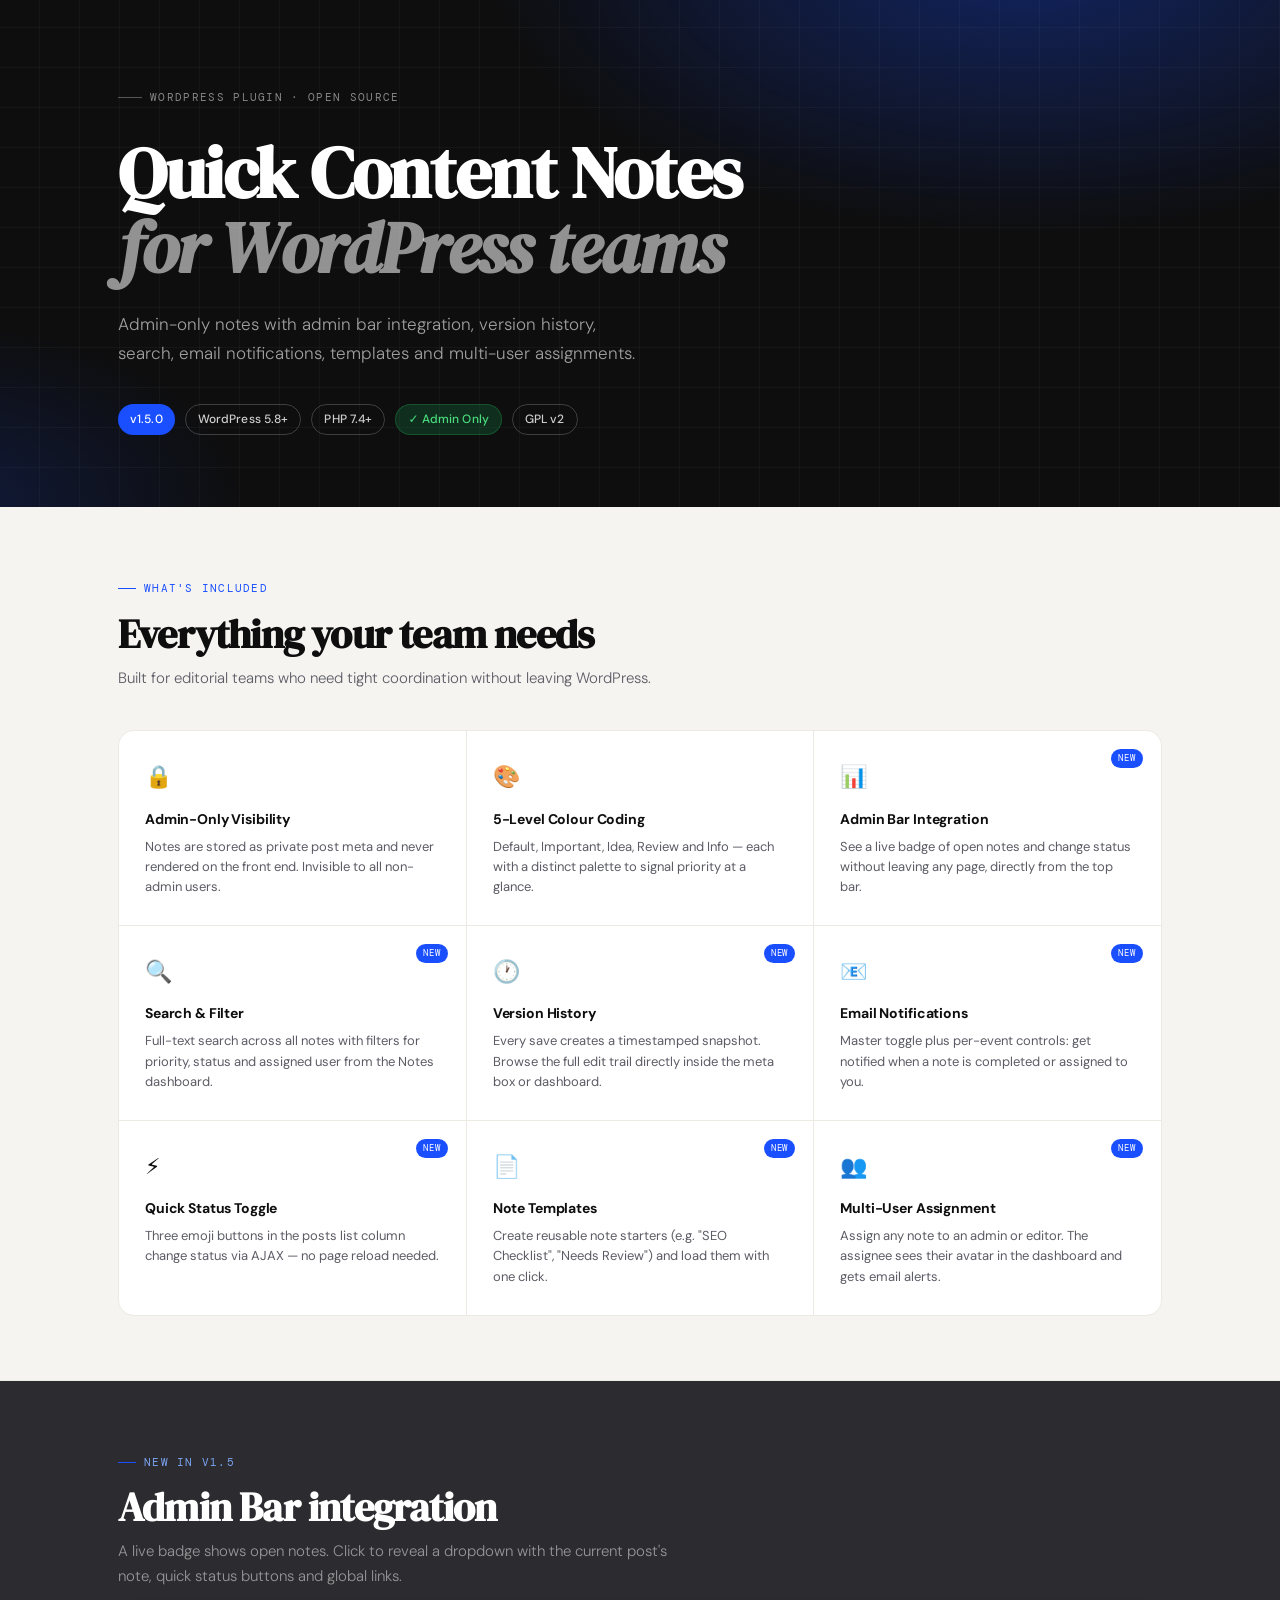
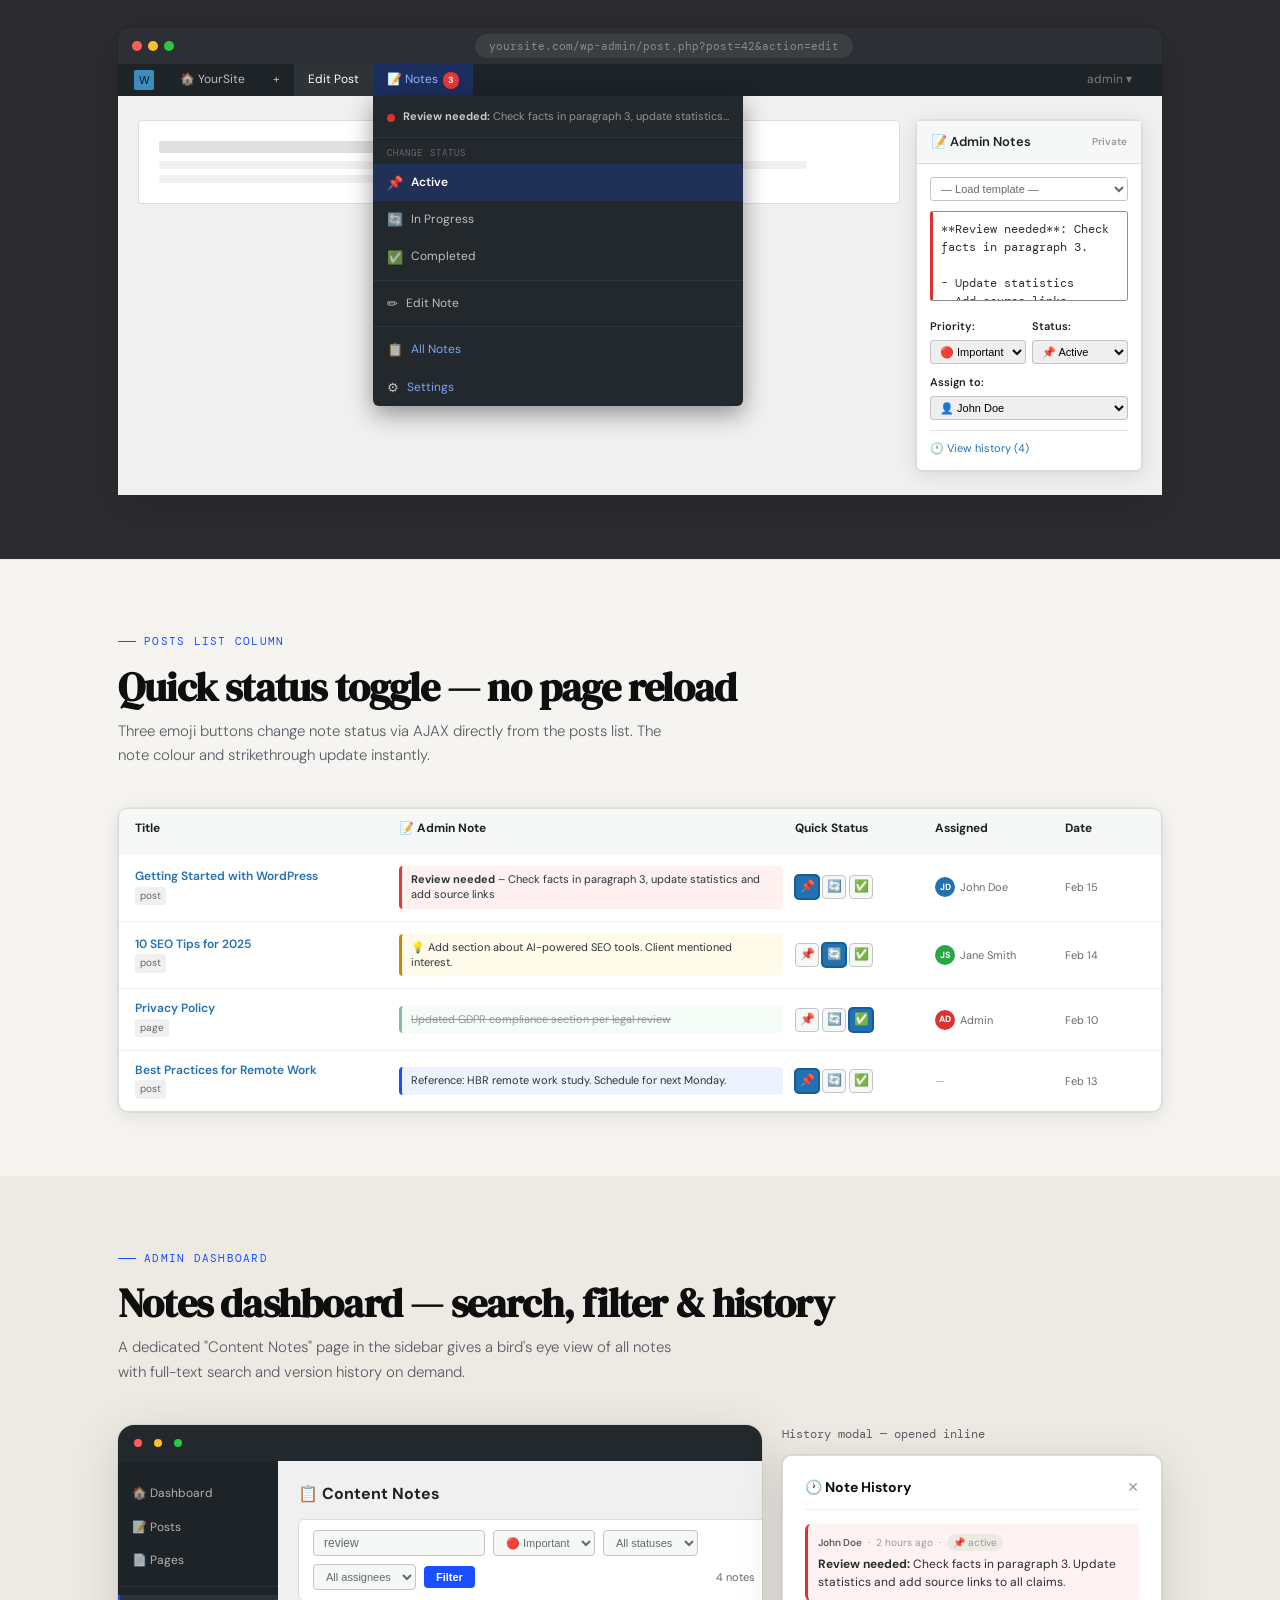
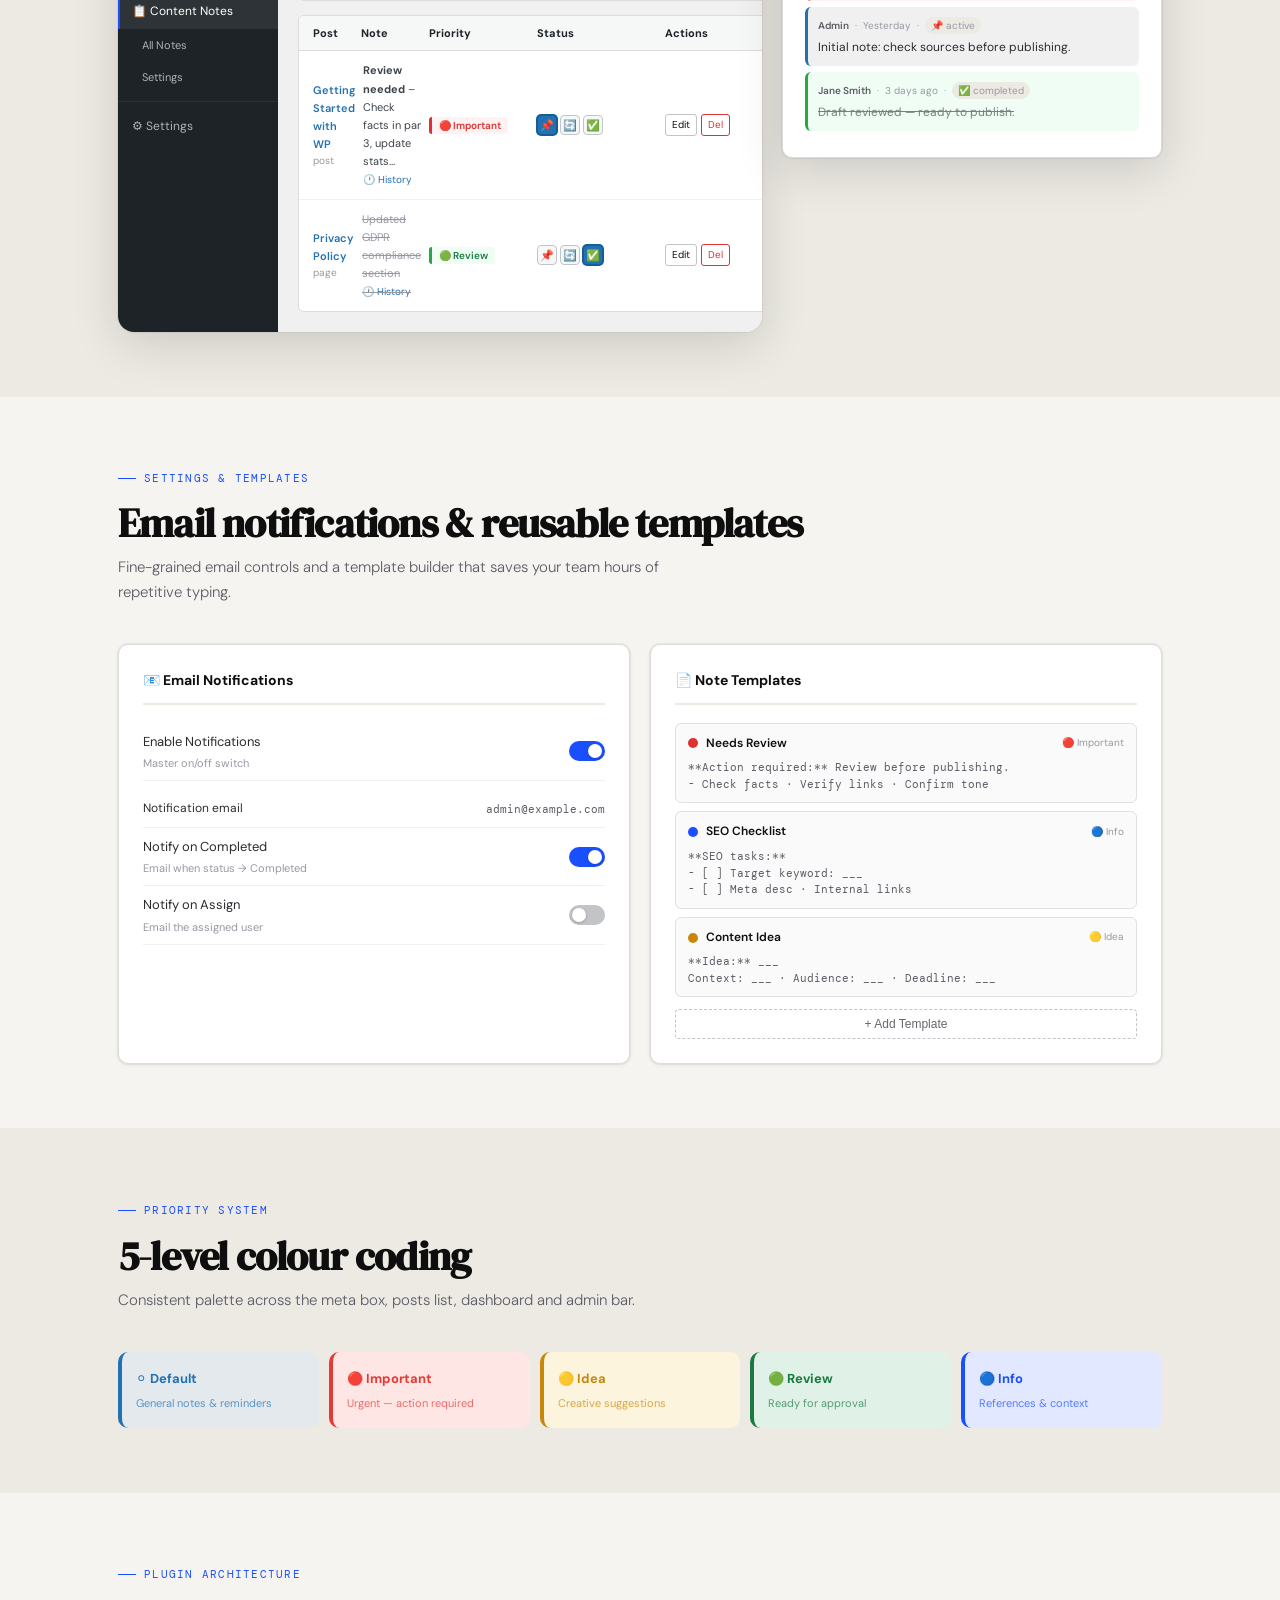
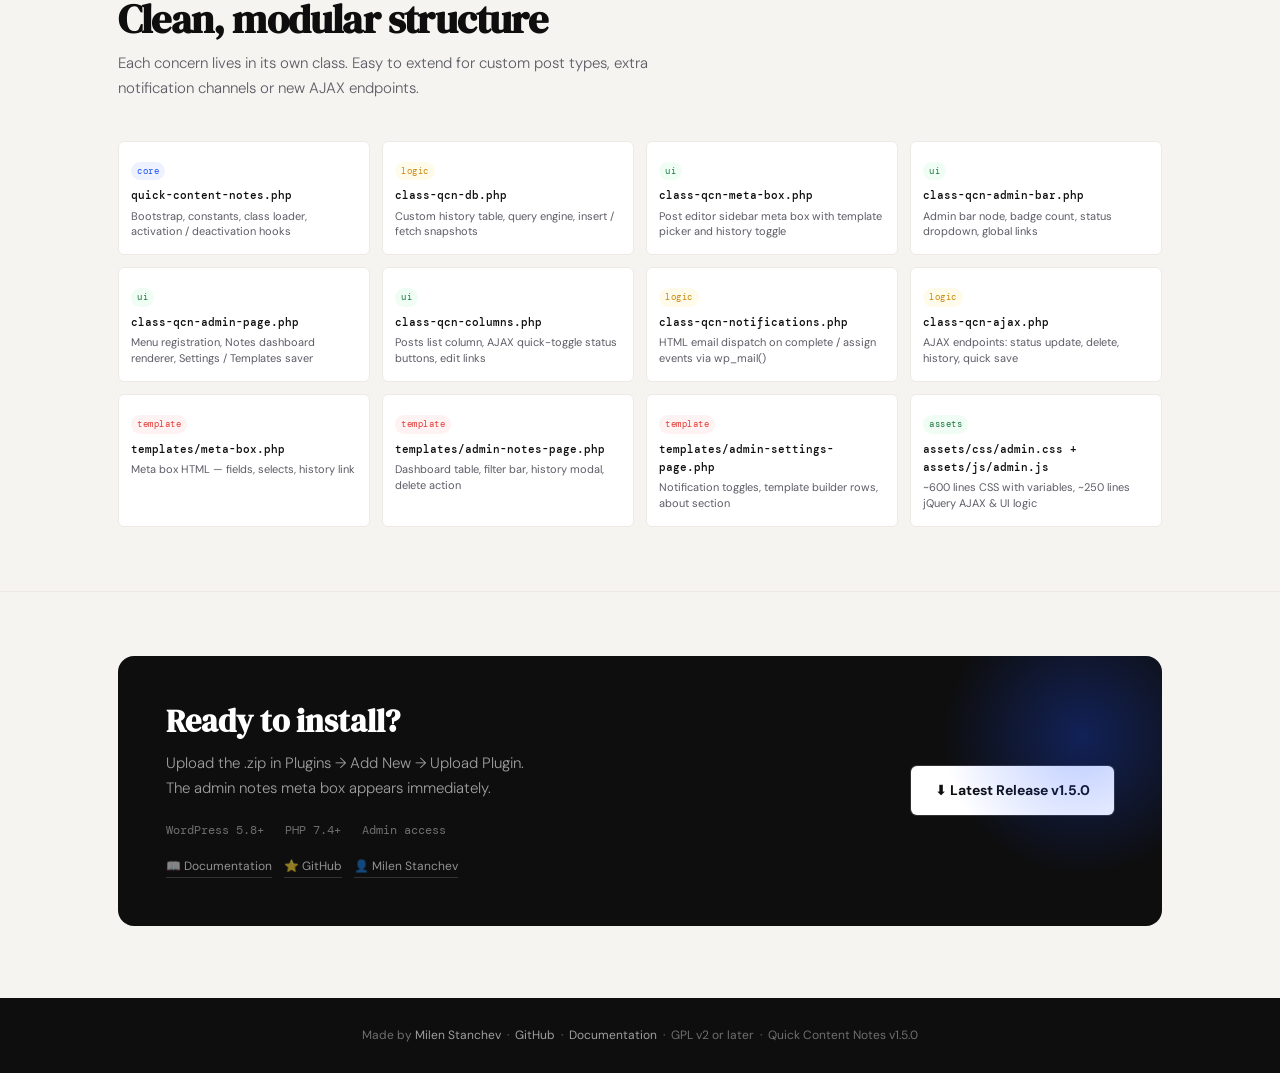
==== commit 6c24ab98: "Update index.html" ====
--- a/index.html
+++ b/index.html
@@ -1671,7 +1671,7 @@
                 </div>
             </div>
             <div>
-                <a href="#" class="install-cta">⬇ Download v1.5.0</a>
+                <a href="https://github.com/stantchev/QuickContentNotes-WordPress-Plugin/releases" class="install-cta">⬇ Latest Release v1.5.0</a>
             </div>
         </div>
     </div>
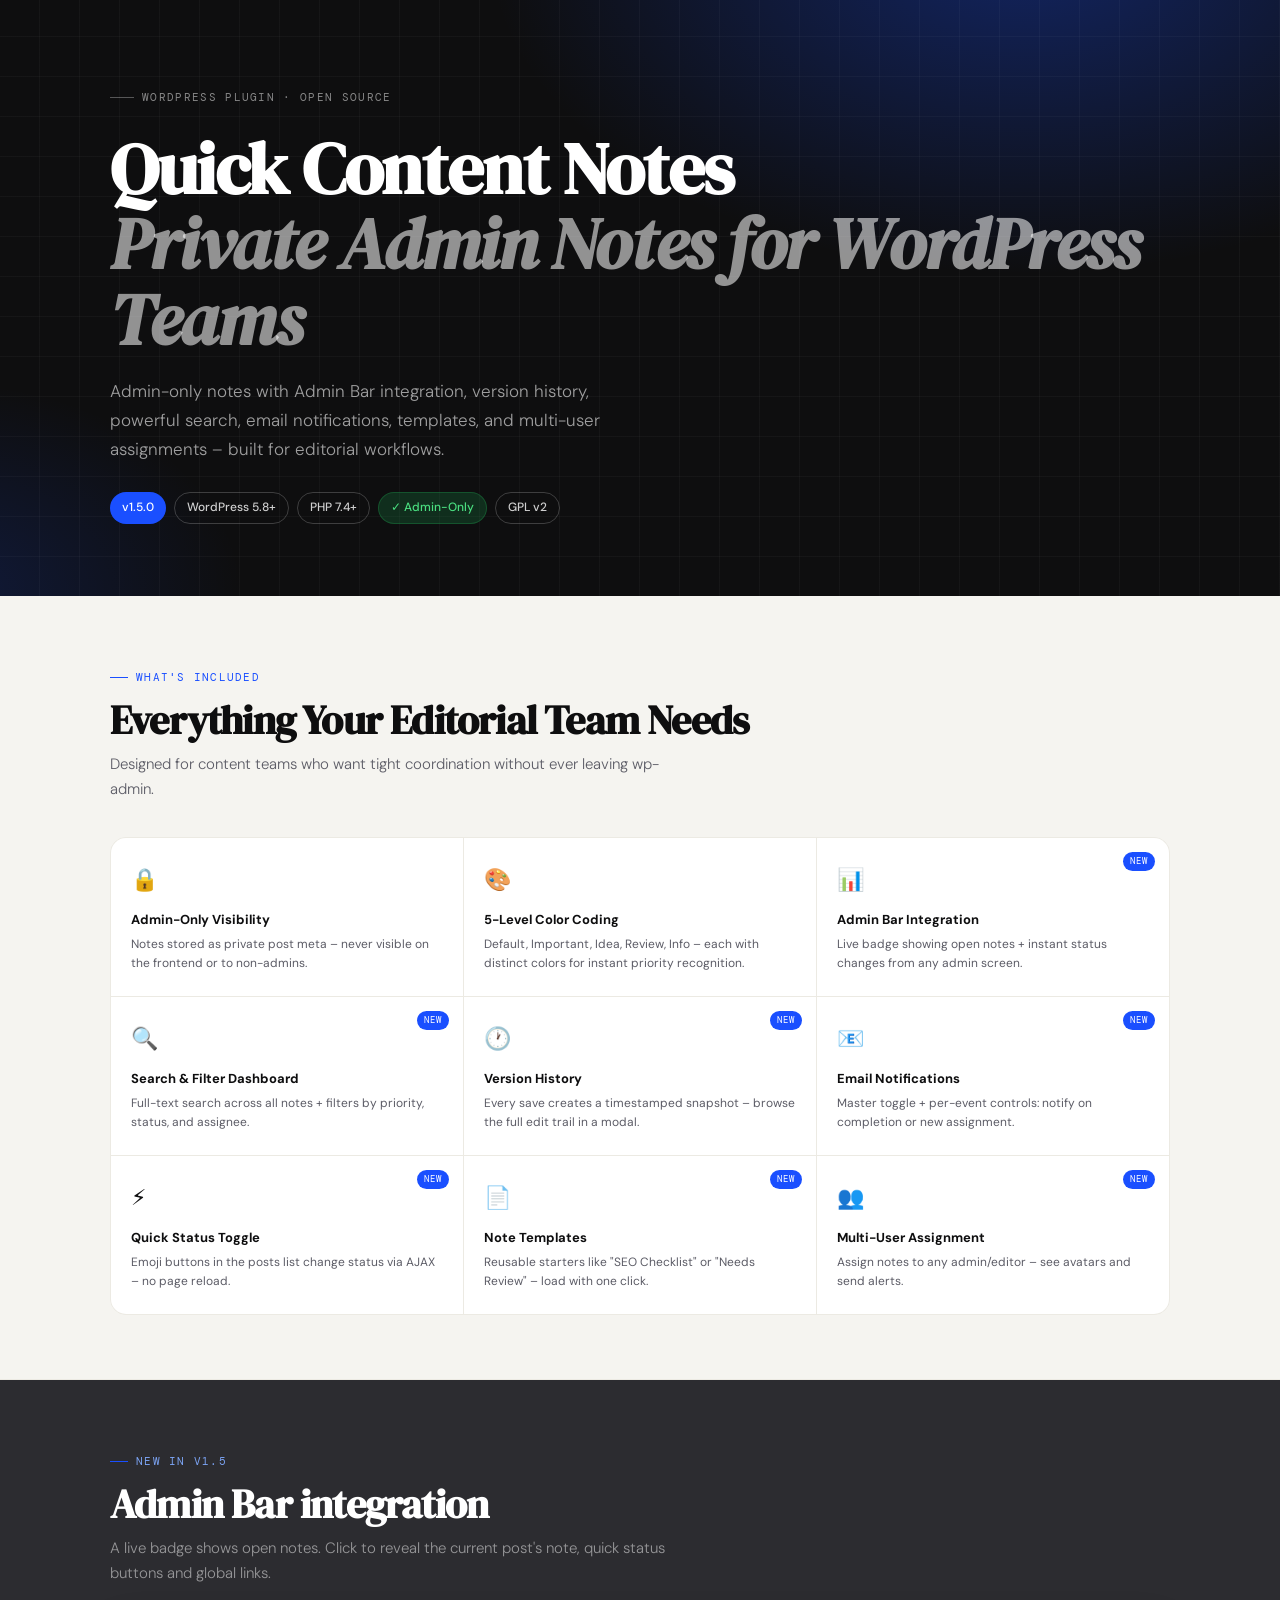
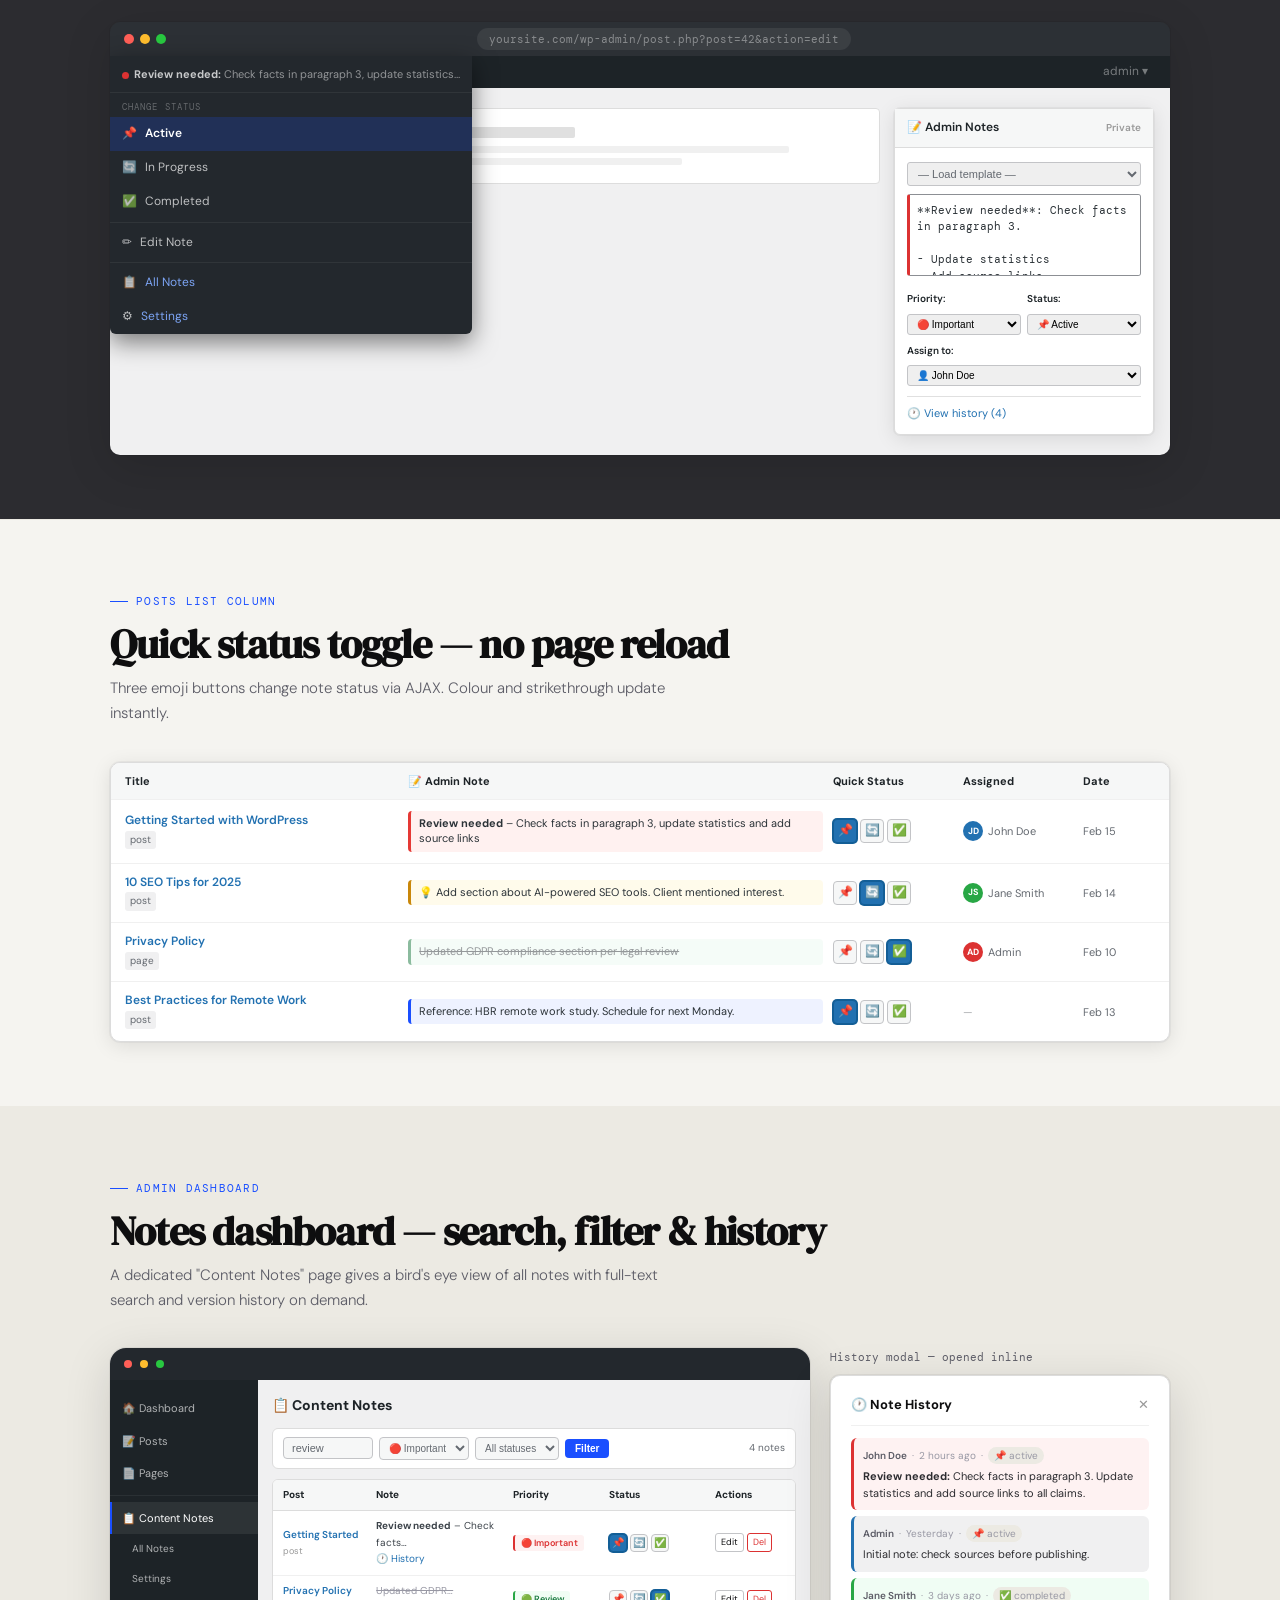
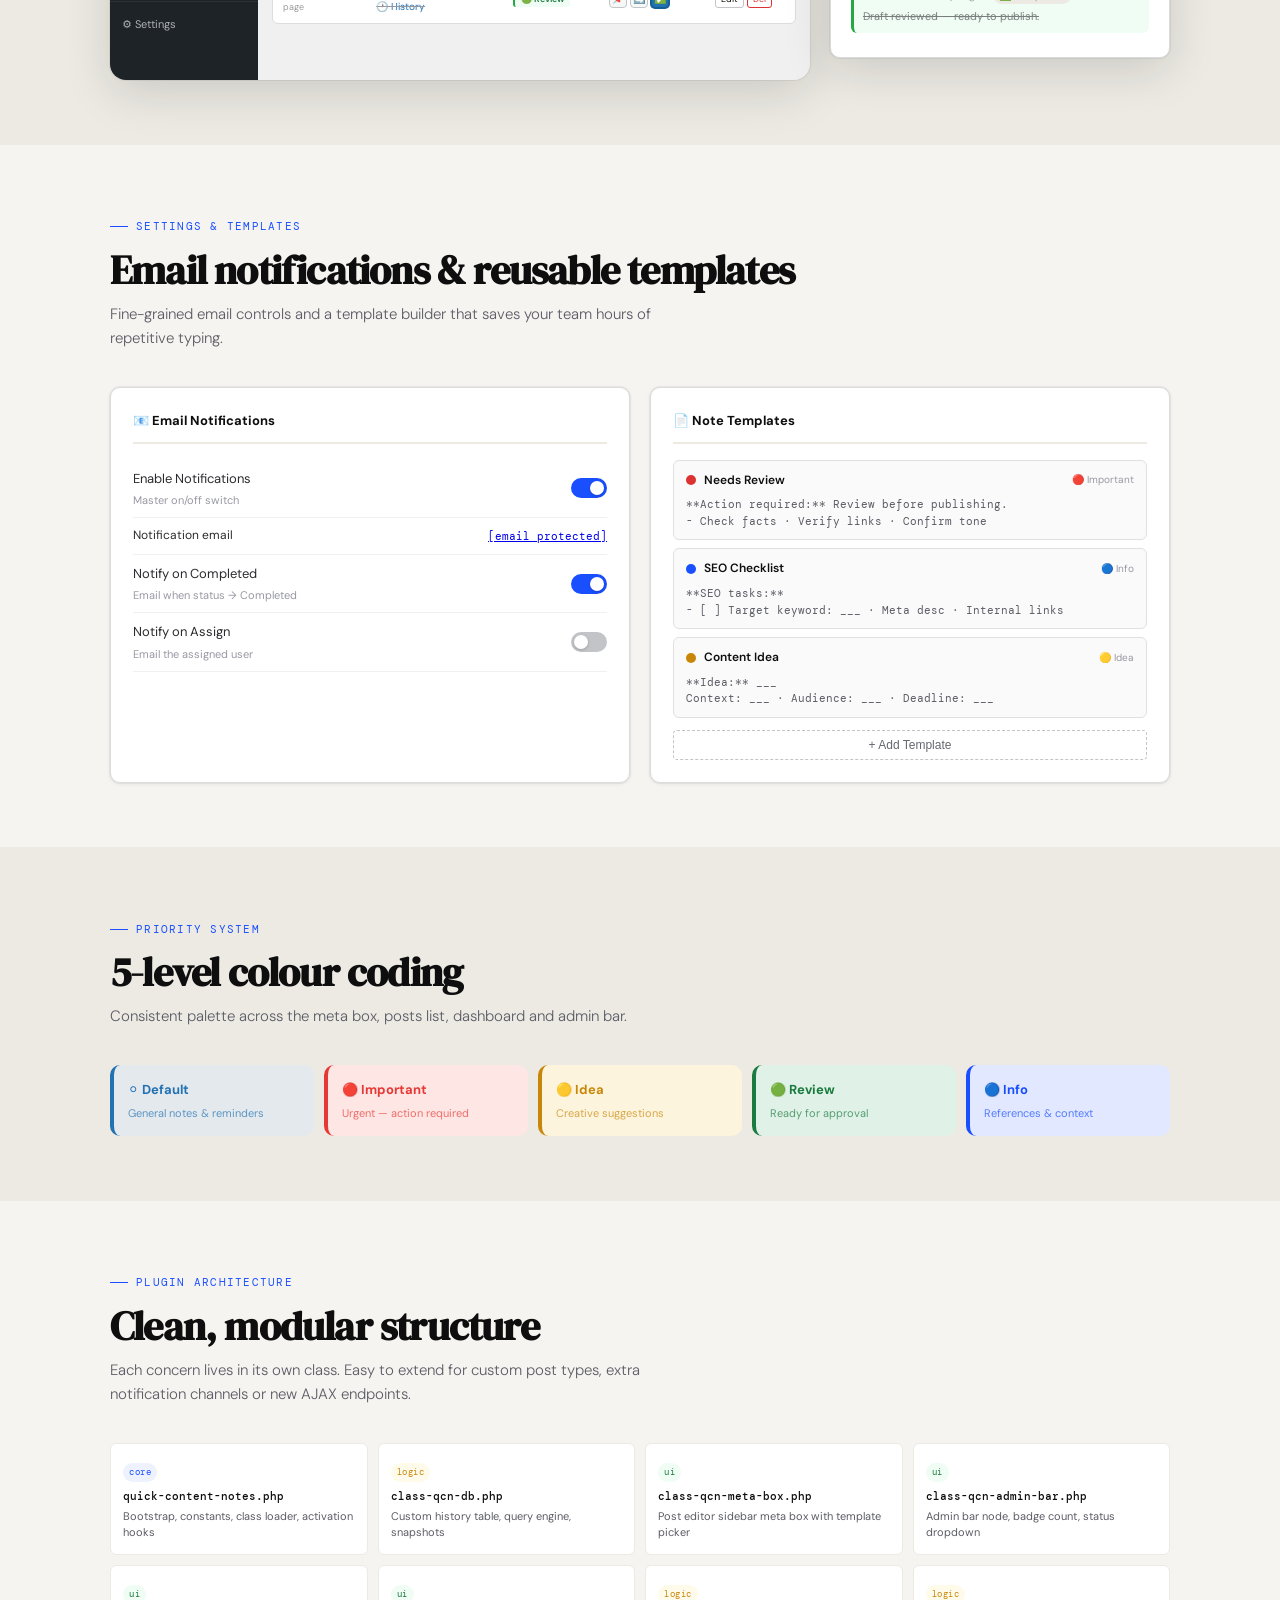
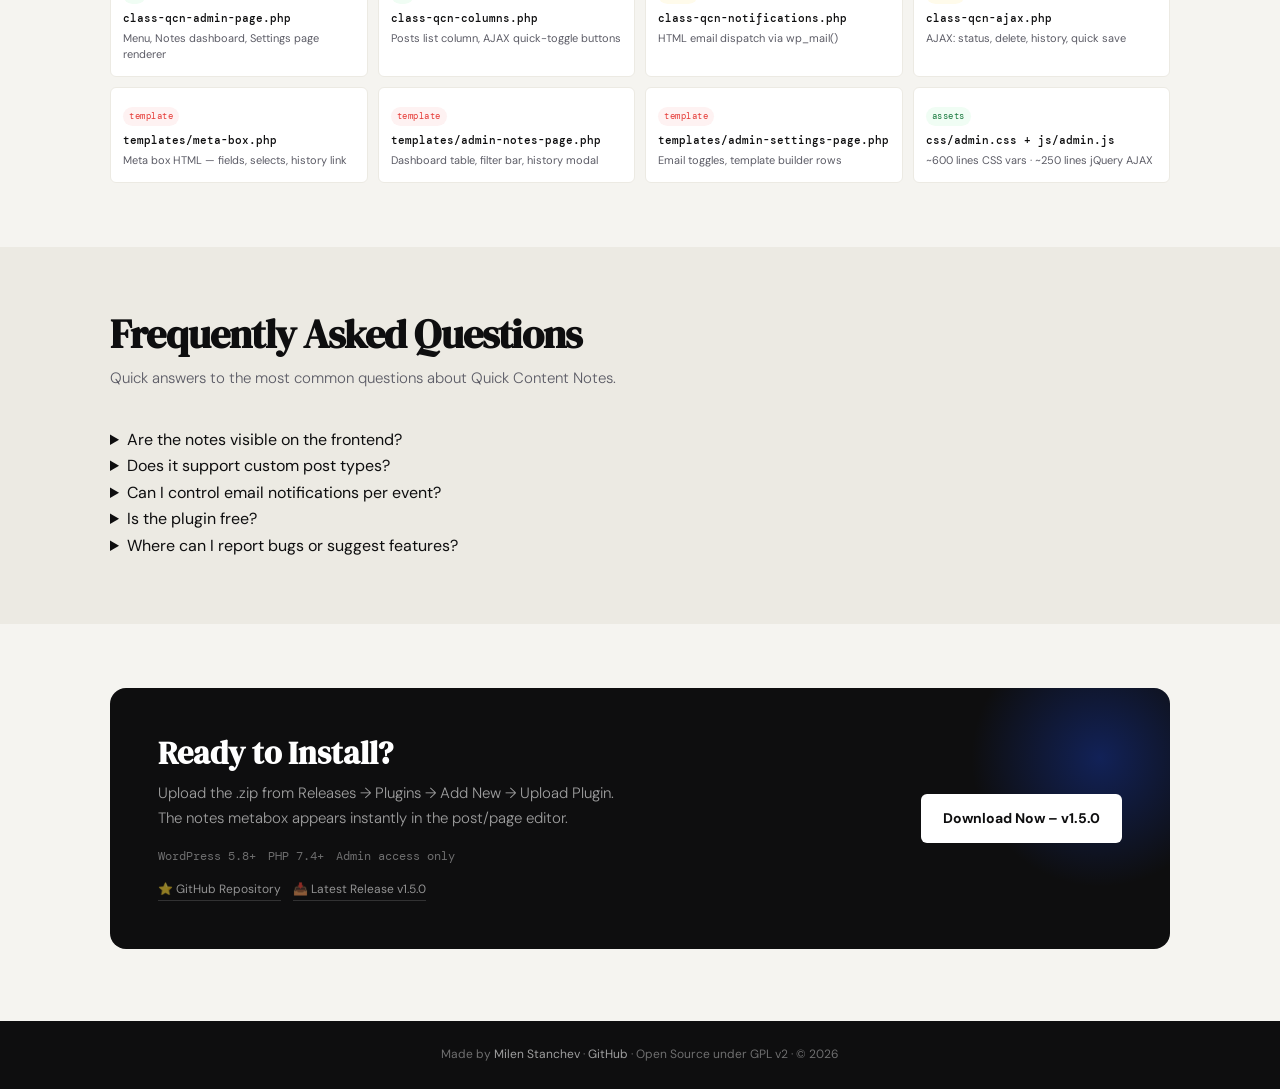
==== commit 3ab4bc5e: "Update index.html" ====
--- a/index.html
+++ b/index.html
@@ -1,1183 +1,456 @@
 <!DOCTYPE html>
-<html lang="en">
+<html lang="en" prefix="og: https://ogp.me/ns#">
 <head>
     <meta charset="UTF-8">
     <meta name="viewport" content="width=device-width, initial-scale=1.0">
-    <meta name="robots" content="noindex, follow">
-    <title>Quick Content Notes v1.5 – Plugin Preview</title>
+    <title>Quick Content Notes – Private Admin Notes Plugin for WordPress (Team Workflow & History)</title>
+    <meta name="description" content="Quick Content Notes is a free WordPress plugin for private admin notes on posts and pages. Color-coded priorities, version history, full-text search, email notifications, reusable templates, user assignments, and Admin Bar integration. Admin-only – perfect for editorial teams and content workflows.">
+
+    <!-- Canonical -->
+    <link rel="canonical" href="https://stantchev.github.io/QuickContentNotes-WordPress-Plugin/">
+
+    <!-- Open Graph -->
+    <meta property="og:title" content="Quick Content Notes – Private Admin Notes & Editorial Workflow Plugin for WordPress">
+    <meta property="og:description" content="Add private notes to any post or page in wp-admin. Color priorities, version history, search dashboard, assignments, email alerts, templates, and live Admin Bar badge. Built for editorial teams.">
+    <meta property="og:type" content="website">
+    <meta property="og:url" content="https://stantchev.github.io/QuickContentNotes-WordPress-Plugin/">
+    <meta property="og:image" content="https://stantchev.github.io/QuickContentNotes-WordPress-Plugin/assets/og-preview-1200x630.jpg">
+    <meta property="og:image:width" content="1200">
+    <meta property="og:image:height" content="630">
+    <meta property="og:image:alt" content="WordPress admin notes metabox with color-coded priority and user assignment">
+
+    <!-- Twitter / X -->
+    <meta name="twitter:card" content="summary_large_image">
+    <meta name="twitter:title" content="Quick Content Notes – Private Admin Notes Plugin for WordPress">
+    <meta name="twitter:description" content="Admin-only notes with assignments, version history, search, email notifications, templates, and Admin Bar integration.">
+    <meta name="twitter:image" content="https://stantchev.github.io/QuickContentNotes-WordPress-Plugin/assets/og-preview-1200x630.jpg">
+
+    <!-- Other meta -->
+    <meta name="robots" content="index, follow">
+    <meta name="author" content="Milen Stanchev">
+    <link rel="author" href="https://github.com/stantchev">
+
+    <!-- Schema.org for plugin (helps with rich results) -->
+    <script type="application/ld+json">
+    {
+      "@context": "https://schema.org",
+      "@type": "SoftwareApplication",
+      "name": "Quick Content Notes",
+      "operatingSystem": "WordPress",
+      "applicationCategory": "BusinessApplication",
+      "offers": {
+        "@type": "Offer",
+        "price": "0",
+        "priceCurrency": "USD"
+      },
+      "softwareVersion": "1.5.0",
+      "url": "https://stantchev.github.io/QuickContentNotes-WordPress-Plugin/",
+      "author": {
+        "@type": "Person",
+        "name": "Milen Stanchev"
+      },
+      "license": "GPL-2.0"
+    }
+    </script>
+
+    <!-- Fonts -->
     <link rel="preconnect" href="https://fonts.googleapis.com">
     <link rel="preconnect" href="https://fonts.gstatic.com" crossorigin>
     <link href="https://fonts.googleapis.com/css2?family=DM+Serif+Display:ital@0;1&family=DM+Mono:wght@400;500&family=DM+Sans:ital,opsz,wght@0,9..40,300;0,9..40,500;0,9..40,700;1,9..40,300&display=swap" rel="stylesheet">
-
     <style>
-        /* ── Reset & Tokens ─────────────────────────────────────────────── */
-        *, *::before, *::after { box-sizing: border-box; margin: 0; padding: 0; }
-
-        :root {
-            --ink:     #0e0e0f;
-            --ink-2:   #2c2c30;
-            --ink-3:   #5c5c66;
-            --ink-4:   #9898a4;
-            --paper:   #f5f4f0;
-            --paper-2: #eceae3;
-            --white:   #ffffff;
-
-            --accent:  #1a4fff;
-            --accent-2:#e8edff;
-
-            --red:     #e53935;
-            --red-bg:  #fff1f0;
-            --yellow:  #c9870a;
-            --yellow-bg:#fffbeb;
-            --green:   #1a7a3f;
-            --green-bg:#edfaf2;
-            --blue:    #1a4fff;
-            --blue-bg: #eef2ff;
-
-            --r-sm: 6px;
-            --r-md: 10px;
-            --r-lg: 16px;
-
-            --shadow-sm: 0 1px 4px rgba(0,0,0,.07), 0 0 0 1px rgba(0,0,0,.04);
-            --shadow-md: 0 4px 20px rgba(0,0,0,.1), 0 0 0 1px rgba(0,0,0,.04);
-            --shadow-lg: 0 12px 48px rgba(0,0,0,.14), 0 0 0 1px rgba(0,0,0,.06);
-
-            --font-display: 'DM Serif Display', Georgia, serif;
-            --font-body:    'DM Sans', system-ui, sans-serif;
-            --font-mono:    'DM Mono', 'Courier New', monospace;
-        }
-
-        html { scroll-behavior: smooth; }
-
-        body {
-            font-family: var(--font-body);
-            background: var(--paper);
-            color: var(--ink);
-            line-height: 1.65;
-            -webkit-font-smoothing: antialiased;
-        }
-
-        /* ── Utility ────────────────────────────────────────────────────── */
-        .container { max-width: 1100px; margin: 0 auto; padding: 0 28px; }
-        .mono { font-family: var(--font-mono); }
-
-        /* ── Hero ───────────────────────────────────────────────────────── */
-        .hero {
-            background: var(--ink);
-            color: var(--white);
-            padding: 80px 28px 72px;
-            position: relative;
-            overflow: hidden;
-        }
-
-        .hero::before {
-            content: "";
-            position: absolute;
-            inset: 0;
-            background:
-                radial-gradient(ellipse 60% 80% at 80% -10%, rgba(26,79,255,.35) 0%, transparent 70%),
-                radial-gradient(ellipse 40% 60% at -5% 100%, rgba(26,79,255,.18) 0%, transparent 60%);
-            pointer-events: none;
-        }
-
-        .hero::after {
-            content: "";
-            position: absolute;
-            inset: 0;
-            background-image:
-                repeating-linear-gradient(0deg, transparent, transparent 39px, rgba(255,255,255,.03) 39px, rgba(255,255,255,.03) 40px),
-                repeating-linear-gradient(90deg, transparent, transparent 39px, rgba(255,255,255,.03) 39px, rgba(255,255,255,.03) 40px);
-            pointer-events: none;
-        }
-
-        .hero-inner {
-            position: relative;
-            z-index: 1;
-            max-width: 1100px;
-            margin: 0 auto;
-        }
-
-        .hero-eyebrow {
-            display: inline-flex;
-            align-items: center;
-            gap: 8px;
-            font-family: var(--font-mono);
-            font-size: 11px;
-            letter-spacing: .12em;
-            text-transform: uppercase;
-            color: rgba(255,255,255,.5);
-            margin-bottom: 28px;
-        }
-
-        .hero-eyebrow span {
-            display: inline-block;
-            width: 24px;
-            height: 1px;
-            background: rgba(255,255,255,.3);
-        }
-
-        .hero h1 {
-            font-family: var(--font-display);
-            font-size: clamp(38px, 6vw, 72px);
-            line-height: 1.05;
-            letter-spacing: -.02em;
-            margin-bottom: 24px;
-            max-width: 760px;
-        }
-
-        .hero h1 em {
-            font-style: italic;
-            color: rgba(255,255,255,.55);
-        }
-
-        .hero-sub {
-            font-size: 17px;
-            color: rgba(255,255,255,.6);
-            max-width: 520px;
-            margin-bottom: 36px;
-            font-weight: 300;
-            line-height: 1.7;
-        }
-
-        .hero-badges {
-            display: flex;
-            gap: 10px;
-            flex-wrap: wrap;
-        }
-
-        .badge {
-            display: inline-flex;
-            align-items: center;
-            gap: 5px;
-            padding: 5px 12px;
-            border-radius: 100px;
-            font-size: 12px;
-            font-weight: 500;
-            letter-spacing: .01em;
-        }
-
-        .badge-outline {
-            border: 1px solid rgba(255,255,255,.2);
-            color: rgba(255,255,255,.8);
-        }
-
-        .badge-filled {
-            background: var(--accent);
-            color: #fff;
-        }
-
-        .badge-green {
-            background: rgba(26,122,63,.3);
-            border: 1px solid rgba(26,122,63,.5);
-            color: #4ade80;
-        }
-
-        /* ── Section Wrapper ────────────────────────────────────────────── */
-        .section {
-            padding: 64px 28px;
-            border-bottom: 1px solid var(--paper-2);
-        }
-
-        .section-label {
-            display: inline-flex;
-            align-items: center;
-            gap: 8px;
-            font-family: var(--font-mono);
-            font-size: 10.5px;
-            letter-spacing: .12em;
-            text-transform: uppercase;
-            color: var(--accent);
-            margin-bottom: 14px;
-        }
-
-        .section-label::before {
-            content: "";
-            display: inline-block;
-            width: 18px;
-            height: 1px;
-            background: var(--accent);
-        }
-
-        .section-title {
-            font-family: var(--font-display);
-            font-size: clamp(26px, 3.5vw, 40px);
-            line-height: 1.1;
-            letter-spacing: -.02em;
-            color: var(--ink);
-            margin-bottom: 10px;
-        }
-
-        .section-desc {
-            font-size: 15px;
-            color: var(--ink-3);
-            max-width: 560px;
-            margin-bottom: 40px;
-            font-weight: 300;
-        }
-
-        /* ── Feature Grid ───────────────────────────────────────────────── */
-        .features-grid {
-            display: grid;
-            grid-template-columns: repeat(3, 1fr);
-            gap: 1px;
-            background: var(--paper-2);
-            border: 1px solid var(--paper-2);
-            border-radius: var(--r-lg);
-            overflow: hidden;
-        }
-
-        .feature-item {
-            background: var(--white);
-            padding: 28px 26px;
-            transition: background .2s;
-            position: relative;
-        }
-
-        .feature-item:hover { background: #fafaf8; }
-
-        .feature-item.new-badge::after {
-            content: "NEW";
-            position: absolute;
-            top: 18px;
-            right: 18px;
-            background: var(--accent);
-            color: #fff;
-            font-family: var(--font-mono);
-            font-size: 9px;
-            letter-spacing: .1em;
-            padding: 2px 7px;
-            border-radius: 100px;
-        }
-
-        .feature-icon {
-            font-size: 22px;
-            margin-bottom: 12px;
-            display: block;
-        }
-
-        .feature-item h3 {
-            font-size: 14px;
-            font-weight: 700;
-            color: var(--ink);
-            margin-bottom: 6px;
-            letter-spacing: -.01em;
-        }
-
-        .feature-item p {
-            font-size: 13px;
-            color: var(--ink-3);
-            line-height: 1.55;
-        }
-
-        /* ── Colour Palette Row ─────────────────────────────────────────── */
-        .palette-row {
-            display: grid;
-            grid-template-columns: repeat(5, 1fr);
-            gap: 10px;
-        }
-
-        .palette-swatch {
-            border-radius: var(--r-md);
-            padding: 16px 14px;
-            font-size: 13px;
-            font-weight: 500;
-            border-left: 4px solid transparent;
-            position: relative;
-            overflow: hidden;
-        }
-
-        .palette-swatch::before {
-            content: "";
-            position: absolute;
-            inset: 0;
-            opacity: .06;
-            background: currentColor;
-        }
-
-        .swatch-default { background: #f0f0f1; border-color: #2271b1; color: #2271b1; }
-        .swatch-red     { background: var(--red-bg); border-color: var(--red); color: var(--red); }
-        .swatch-yellow  { background: var(--yellow-bg); border-color: var(--yellow); color: var(--yellow); }
-        .swatch-green   { background: var(--green-bg); border-color: var(--green); color: var(--green); }
-        .swatch-blue    { background: var(--blue-bg); border-color: var(--blue); color: var(--blue); }
-
-        .swatch-label { font-size: 11px; opacity: .7; margin-top: 4px; display: block; font-weight: 400; }
-
-        /* ── Admin Bar Mockup ───────────────────────────────────────────── */
-        .adminbar-mockup {
-            background: #1d2327;
-            border-radius: var(--r-md);
-            overflow: visible;
-            position: relative;
-            box-shadow: var(--shadow-lg);
-        }
-
-        .ab-bar {
-            background: #1d2327;
-            height: 32px;
-            display: flex;
-            align-items: center;
-            padding: 0 16px;
-            gap: 0;
-            border-radius: var(--r-md) var(--r-md) 0 0;
-        }
-
-        .ab-logo {
-            width: 20px;
-            height: 20px;
-            background: #3c8dbc;
-            border-radius: 2px;
-            margin-right: 12px;
-            flex-shrink: 0;
-            display: grid;
-            place-items: center;
-            font-size: 11px;
-        }
-
-        .ab-items {
-            display: flex;
-            align-items: center;
-            gap: 0;
-            flex: 1;
-        }
-
-        .ab-item {
-            height: 32px;
-            display: flex;
-            align-items: center;
-            padding: 0 14px;
-            font-size: 12px;
-            color: rgba(255,255,255,.7);
-            cursor: default;
-            white-space: nowrap;
-        }
-
-        .ab-item.active {
-            background: rgba(255,255,255,.07);
-            color: #fff;
-        }
-
-        .ab-item.qcn-item {
-            background: rgba(26,79,255,.25);
-            color: #93b4ff;
-            position: relative;
-        }
-
-        .ab-badge {
-            background: var(--red);
-            color: #fff;
-            font-size: 9px;
-            font-weight: 700;
-            padding: 1px 5px;
-            border-radius: 10px;
-            margin-left: 5px;
-        }
-
-        /* Dropdown */
-        .ab-dropdown {
-            position: absolute;
-            top: 32px;
-            left: 0;
-            background: #23282d;
-            min-width: 240px;
-            border-radius: 0 0 var(--r-sm) var(--r-sm);
-            box-shadow: 0 8px 24px rgba(0,0,0,.4);
-            z-index: 10;
-            overflow: hidden;
-        }
-
-        .ab-drop-preview {
-            padding: 12px 14px;
-            border-bottom: 1px solid rgba(255,255,255,.06);
-        }
-
-        .ab-drop-preview p {
-            font-size: 11px;
-            color: rgba(255,255,255,.5);
-            line-height: 1.5;
-        }
-
-        .ab-dot {
-            display: inline-block;
-            width: 8px;
-            height: 8px;
-            border-radius: 50%;
-            margin-right: 5px;
-            vertical-align: middle;
-        }
-
-        .ab-drop-section-label {
-            padding: 8px 14px 3px;
-            font-size: 9px;
-            text-transform: uppercase;
-            letter-spacing: .12em;
-            color: rgba(255,255,255,.3);
-            font-family: var(--font-mono);
-        }
-
-        .ab-drop-item {
-            padding: 8px 14px;
-            font-size: 12px;
-            color: rgba(255,255,255,.7);
-            display: flex;
-            align-items: center;
-            gap: 8px;
-            cursor: pointer;
-            transition: background .15s;
-        }
-
-        .ab-drop-item:hover { background: rgba(255,255,255,.06); color: #fff; }
-        .ab-drop-item.current { color: #fff; font-weight: 600; background: rgba(26,79,255,.2); }
-        .ab-drop-item .di { font-size: 13px; }
-
-        .ab-drop-sep { height: 1px; background: rgba(255,255,255,.06); margin: 4px 0; }
-
-        .ab-drop-link { color: #7ca4f4; text-decoration: none; }
-        .ab-drop-link:hover { color: #93b4ff; }
-
-        /* Browser chrome */
-        .browser-chrome {
-            background: #2c3035;
-            height: 36px;
-            display: flex;
-            align-items: center;
-            padding: 0 14px;
-            gap: 6px;
-            border-radius: var(--r-md) var(--r-md) 0 0;
-        }
-
-        .bc-dot { width: 10px; height: 10px; border-radius: 50%; }
-        .bc-red    { background: #ff5f57; }
-        .bc-yellow { background: #ffbd2e; }
-        .bc-green  { background: #28c840; }
-
-        .bc-url {
-            margin: 0 auto;
-            background: rgba(255,255,255,.07);
-            color: rgba(255,255,255,.4);
-            font-size: 11px;
-            padding: 3px 14px;
-            border-radius: 20px;
-            font-family: var(--font-mono);
-        }
-
-        /* ── Meta Box Mockup ────────────────────────────────────────────── */
-        .metabox-card {
-            background: var(--white);
-            border: 1px solid #dcdcdc;
-            border-radius: var(--r-sm);
-            max-width: 290px;
-            box-shadow: var(--shadow-md);
-        }
-
-        .mb-header {
-            background: #f6f7f7;
-            padding: 10px 14px;
-            border-bottom: 1px solid #dcdcdc;
-            font-size: 13px;
-            font-weight: 600;
-            color: #1d2327;
-            display: flex;
-            align-items: center;
-            justify-content: space-between;
-        }
-
-        .mb-body { padding: 13px; }
-
-        .mb-tpl {
-            display: flex;
-            gap: 6px;
-            margin-bottom: 10px;
-        }
-
-        .mb-tpl select {
-            flex: 1;
-            font-size: 11px;
-            padding: 4px 6px;
-            border: 1px solid #c3c4c7;
-            border-radius: 3px;
-            color: #646970;
-            background: #fff;
-        }
-
-        .mb-textarea {
-            width: 100%;
-            height: 90px;
-            font-size: 12px;
-            padding: 8px;
-            border: 1px solid #8c8f94;
-            border-radius: 3px;
-            resize: none;
-            font-family: var(--font-mono);
-            color: #2c3338;
-            background: #fff;
-            border-left: 3px solid #dc3232;
-            line-height: 1.5;
-        }
-
-        .mb-row {
-            display: grid;
-            grid-template-columns: 1fr 1fr;
-            gap: 6px;
-            margin-top: 8px;
-        }
-
-        .mb-field label {
-            display: block;
-            font-size: 11px;
-            font-weight: 600;
-            color: #1d2327;
-            margin-bottom: 3px;
-        }
-
-        .mb-field select {
-            width: 100%;
-            font-size: 11px;
-            padding: 4px 5px;
-            border: 1px solid #c3c4c7;
-            border-radius: 3px;
-        }
-
-        .mb-assign { margin-top: 8px; }
-        .mb-assign label { font-size: 11px; font-weight: 600; color: #1d2327; display: block; margin-bottom: 3px; }
-        .mb-assign select { width: 100%; font-size: 11px; padding: 4px 5px; border: 1px solid #c3c4c7; border-radius: 3px; }
-
-        .mb-history-link {
-            margin-top: 10px;
-            padding-top: 8px;
-            border-top: 1px solid #e0e0e0;
-            font-size: 11px;
-            color: #2271b1;
-            cursor: pointer;
-            display: flex;
-            align-items: center;
-            gap: 5px;
-        }
-
-        /* ── Posts List Mockup ──────────────────────────────────────────── */
-        .table-mockup {
-            background: var(--white);
-            border: 1px solid #dcdcdc;
-            border-radius: var(--r-md);
-            overflow: hidden;
-            box-shadow: var(--shadow-md);
-        }
-
-        .tm-header {
-            background: #f6f7f7;
-            padding: 10px 0;
-        }
-
-        .tm-header-row, .tm-row {
-            display: grid;
-            grid-template-columns: 2fr 3fr 140px 130px 80px;
-            padding: 0 16px;
-            align-items: center;
-        }
-
-        .tm-header-row {
-            font-size: 12px;
-            font-weight: 700;
-            color: #1d2327;
-            padding-bottom: 4px;
-        }
-
-        .tm-row {
-            padding-top: 12px;
-            padding-bottom: 12px;
-            border-top: 1px solid #f0f0f0;
-            font-size: 12px;
-            color: #2c3338;
-            transition: background .15s;
-        }
-
-        .tm-row:hover { background: #fafafa; }
-
-        .tm-title { font-weight: 600; color: #2271b1; line-height: 1.3; }
-        .tm-type {
-            display: inline-block;
-            font-size: 10px;
-            background: #f0f0f1;
-            border-radius: 3px;
-            padding: 1px 5px;
-            color: #646970;
-            margin-top: 2px;
-        }
-
-        .note-cell { padding-right: 12px; }
-
-        .note-pill {
-            padding: 6px 9px;
-            border-radius: 4px;
-            font-size: 11px;
-            line-height: 1.4;
-            border-left: 3px solid transparent;
-        }
-
-        .np-red    { background: var(--red-bg);    border-color: var(--red); }
-        .np-yellow { background: var(--yellow-bg); border-color: var(--yellow); }
-        .np-green  { background: var(--green-bg);  border-color: var(--green); }
-        .np-blue   { background: var(--blue-bg);   border-color: var(--blue); }
-        .np-done   { opacity: .5; text-decoration: line-through; }
-
-        /* Quick status buttons */
-        .status-btns { display: flex; gap: 3px; align-items: center; }
-
-        .s-btn {
-            width: 24px;
-            height: 24px;
-            border: 1px solid #c3c4c7;
-            border-radius: 4px;
-            background: #f6f7f7;
-            cursor: pointer;
-            display: grid;
-            place-items: center;
-            font-size: 12px;
-            transition: all .15s;
-        }
-
-        .s-btn:hover { background: #e0e0e0; transform: scale(1.1); }
-        .s-btn.on { background: #2271b1; border-color: #135e96; box-shadow: 0 0 0 1px #135e96; }
-
-        .avatar-chip {
-            display: flex;
-            align-items: center;
-            gap: 5px;
-            font-size: 11px;
-            color: #646970;
-        }
-
-        .avatar-circle {
-            width: 20px;
-            height: 20px;
-            border-radius: 50%;
-            display: grid;
-            place-items: center;
-            font-size: 9px;
-            font-weight: 700;
-            color: #fff;
-            flex-shrink: 0;
-        }
-
-        /* ── Dashboard Mockup ───────────────────────────────────────────── */
-        .dashboard-mockup {
-            background: #f0f0f1;
-            border-radius: var(--r-lg);
-            overflow: hidden;
-            box-shadow: var(--shadow-lg);
-        }
-
-        .dash-sidebar {
-            width: 160px;
-            background: #1d2327;
-            padding: 16px 0;
-            flex-shrink: 0;
-        }
-
-        .dash-menu-item {
-            padding: 7px 14px;
-            font-size: 12px;
-            color: rgba(255,255,255,.65);
-            cursor: default;
-            display: flex;
-            align-items: center;
-            gap: 8px;
-        }
-
-        .dash-menu-item.active {
-            background: rgba(255,255,255,.07);
-            color: #fff;
-            border-left: 2px solid var(--accent);
-            padding-left: 12px;
-        }
-
-        .dash-body { flex: 1; background: #f0f0f1; padding: 20px; min-height: 400px; }
-
-        .dash-topbar {
-            background: #23282d;
-            height: 36px;
-            display: flex;
-            align-items: center;
-            padding: 0 16px;
-            gap: 12px;
-        }
-
-        .dash-layout { display: flex; }
-
-        .dash-filter-bar {
-            background: var(--white);
-            border: 1px solid #dcdcdc;
-            border-radius: var(--r-sm);
-            padding: 10px 14px;
-            display: flex;
-            gap: 8px;
-            align-items: center;
-            margin-bottom: 14px;
-            flex-wrap: wrap;
-        }
-
-        .dash-search {
-            padding: 5px 10px;
-            border: 1px solid #c3c4c7;
-            border-radius: 4px;
-            font-size: 12px;
-            color: #646970;
-            background: #f6f7f7;
-            min-width: 150px;
-        }
-
-        .dash-select {
-            padding: 5px 8px;
-            border: 1px solid #c3c4c7;
-            border-radius: 4px;
-            font-size: 11px;
-            color: #646970;
-            background: #f6f7f7;
-        }
-
-        .dash-btn {
-            padding: 5px 12px;
-            background: var(--accent);
-            color: #fff;
-            border: none;
-            border-radius: 4px;
-            font-size: 11px;
-            font-weight: 600;
-            cursor: pointer;
-        }
-
-        .dash-count {
-            margin-left: auto;
-            font-size: 11px;
-            color: #646970;
-        }
-
-        .dash-table {
-            background: var(--white);
-            border: 1px solid #dcdcdc;
-            border-radius: var(--r-sm);
-            overflow: hidden;
-        }
-
-        .dt-head { background: #f6f7f7; padding: 8px 14px; display: grid; grid-template-columns: 2fr 3fr 100px 120px 90px; gap: 8px; font-size: 11px; font-weight: 700; color: #1d2327; border-bottom: 1px solid #dcdcdc; }
-        .dt-row  { padding: 10px 14px; display: grid; grid-template-columns: 2fr 3fr 100px 120px 90px; gap: 8px; align-items: center; border-bottom: 1px solid #f0f0f0; font-size: 11px; }
-        .dt-row:last-child { border-bottom: none; }
-        .dt-row:hover { background: #fafafa; }
-
-        .dt-title { font-weight: 600; color: #2271b1; }
-        .dt-type  { font-size: 10px; color: #999; }
-
-        /* ── Settings Mockup ────────────────────────────────────────────── */
-        .settings-split {
-            display: grid;
-            grid-template-columns: 1fr 1fr;
-            gap: 20px;
-        }
-
-        .settings-card {
-            background: var(--white);
-            border: 1px solid #dcdcdc;
-            border-radius: var(--r-md);
-            padding: 24px;
-            box-shadow: var(--shadow-sm);
-        }
-
-        .sc-title {
-            font-size: 14px;
-            font-weight: 700;
-            color: var(--ink);
-            margin-bottom: 18px;
-            padding-bottom: 10px;
-            border-bottom: 2px solid var(--paper-2);
-            display: flex;
-            align-items: center;
-            gap: 8px;
-        }
-
-        .sc-row {
-            display: flex;
-            align-items: center;
-            justify-content: space-between;
-            padding: 8px 0;
-            border-bottom: 1px solid #f0f0f0;
-        }
-
-        .sc-label { font-size: 13px; color: var(--ink-2); }
-        .sc-desc  { font-size: 11px; color: var(--ink-4); margin-top: 2px; }
-
-        /* Toggle */
-        .toggle { position: relative; width: 36px; height: 20px; flex-shrink: 0; }
-        .toggle-track { position: absolute; inset: 0; border-radius: 20px; transition: background .2s; }
-        .toggle-track.on  { background: var(--accent); }
-        .toggle-track.off { background: #c3c4c7; }
-        .toggle-thumb {
-            position: absolute;
-            width: 14px; height: 14px;
-            background: #fff;
-            border-radius: 50%;
-            top: 3px;
-            transition: left .2s;
-            box-shadow: 0 1px 3px rgba(0,0,0,.2);
-        }
-        .toggle-track.on  .toggle-thumb { left: 19px; }
-        .toggle-track.off .toggle-thumb { left: 3px; }
-
-        /* Template rows */
-        .tpl-row {
-            border: 1px solid #e0e0e0;
-            border-radius: var(--r-sm);
-            padding: 10px 12px;
-            margin-bottom: 8px;
-            background: #fafafa;
-        }
-
-        .tpl-top { display: flex; align-items: center; gap: 8px; margin-bottom: 6px; }
-        .tpl-name { font-size: 12px; font-weight: 600; color: var(--ink); flex: 1; }
-        .tpl-color-dot { width: 10px; height: 10px; border-radius: 50%; flex-shrink: 0; }
-        .tpl-content { font-size: 11px; color: var(--ink-3); font-family: var(--font-mono); line-height: 1.5; }
-
-        /* ── History Mockup ─────────────────────────────────────────────── */
-        .history-modal {
-            background: var(--white);
-            border: 1px solid #dcdcdc;
-            border-radius: var(--r-md);
-            padding: 20px 22px;
-            box-shadow: var(--shadow-lg);
-            max-width: 420px;
-        }
-
-        .hm-title { font-size: 14px; font-weight: 700; margin-bottom: 14px; padding-bottom: 10px; border-bottom: 1px solid #f0f0f0; display: flex; justify-content: space-between; }
-        .hm-close { color: #999; cursor: pointer; }
-
-        .hist-item {
-            padding: 10px;
-            border-radius: var(--r-sm);
-            margin-bottom: 6px;
-            font-size: 12px;
-            line-height: 1.5;
-        }
-
-        .hist-meta { font-size: 10px; color: var(--ink-4); margin-bottom: 4px; display: flex; gap: 6px; align-items: center; flex-wrap: wrap; }
-        .hist-meta .hm-user { font-weight: 600; color: var(--ink-3); }
-        .hist-meta .hm-status { background: var(--paper-2); padding: 1px 6px; border-radius: 10px; }
-        .hist-text { color: var(--ink-2); }
-
-        /* ── Architecture Map ────────────────────────────────────────────── */
-        .arch-grid {
-            display: grid;
-            grid-template-columns: repeat(4, 1fr);
-            gap: 12px;
-        }
-
-        .arch-file {
-            background: var(--white);
-            border: 1px solid var(--paper-2);
-            border-radius: var(--r-sm);
-            padding: 14px 12px;
-            transition: box-shadow .2s, border-color .2s;
-        }
-
-        .arch-file:hover { box-shadow: var(--shadow-md); border-color: #c3c4c7; }
-
-        .arch-file-name {
-            font-family: var(--font-mono);
-            font-size: 11px;
-            font-weight: 500;
-            color: var(--ink);
-            margin-bottom: 4px;
-        }
-
-        .arch-file-desc { font-size: 11px; color: var(--ink-3); line-height: 1.45; }
-
-        .arch-file-tag {
-            display: inline-block;
-            font-size: 9px;
-            font-family: var(--font-mono);
-            letter-spacing: .06em;
-            padding: 2px 6px;
-            border-radius: 100px;
-            margin-bottom: 6px;
-        }
-
-        .tag-core     { background: #eef2ff; color: var(--accent); }
-        .tag-ui       { background: #f0fdf4; color: var(--green); }
-        .tag-logic    { background: #fffbeb; color: var(--yellow); }
-        .tag-template { background: #fef2f2; color: var(--red); }
-
-        /* ── Install Card ────────────────────────────────────────────────── */
-        .install-card {
-            background: var(--ink);
-            color: var(--white);
-            border-radius: var(--r-lg);
-            padding: 48px;
-            display: grid;
-            grid-template-columns: 1fr auto;
-            gap: 32px;
-            align-items: center;
-            position: relative;
-            overflow: hidden;
-        }
-
-        .install-card::before {
-            content: "";
-            position: absolute;
-            right: -60px;
-            top: -60px;
-            width: 280px;
-            height: 280px;
-            border-radius: 50%;
-            background: radial-gradient(circle, rgba(26,79,255,.3) 0%, transparent 70%);
-            pointer-events: none;
-        }
-
-        .install-card h2 {
-            font-family: var(--font-display);
-            font-size: 32px;
-            line-height: 1.1;
-            margin-bottom: 12px;
-        }
-
-        .install-card p { color: rgba(255,255,255,.6); font-size: 15px; margin-bottom: 20px; font-weight: 300; }
-
-        .install-reqs { font-size: 12px; color: rgba(255,255,255,.4); font-family: var(--font-mono); }
-        .install-reqs span { margin-right: 14px; }
-
-        .install-cta {
-            display: inline-flex;
-            align-items: center;
-            gap: 8px;
-            background: var(--white);
-            color: var(--ink);
-            padding: 13px 24px;
-            border-radius: var(--r-sm);
-            font-size: 14px;
-            font-weight: 700;
-            text-decoration: none;
-            white-space: nowrap;
-            box-shadow: 0 0 0 1px rgba(255,255,255,.15);
-            transition: transform .15s, box-shadow .15s;
-        }
-
-        .install-cta:hover { transform: translateY(-2px); box-shadow: 0 8px 24px rgba(0,0,0,.4); }
-
-        .install-links { display: flex; gap: 12px; flex-wrap: wrap; margin-top: 16px; }
-        .install-link { color: rgba(255,255,255,.55); font-size: 12px; text-decoration: none; border-bottom: 1px solid rgba(255,255,255,.15); transition: color .15s; }
-        .install-link:hover { color: rgba(255,255,255,.9); }
-
-        /* ── Footer ─────────────────────────────────────────────────────── */
-        .footer {
-            background: var(--ink);
-            color: rgba(255,255,255,.4);
-            padding: 28px;
-            text-align: center;
-            font-size: 12px;
-        }
-
-        .footer a { color: rgba(255,255,255,.6); text-decoration: none; }
-        .footer a:hover { color: #fff; }
-
-        /* ── Responsive ─────────────────────────────────────────────────── */
-        @media (max-width: 900px) {
-            .features-grid { grid-template-columns: repeat(2, 1fr); }
-            .palette-row { grid-template-columns: repeat(3, 1fr); }
-            .arch-grid { grid-template-columns: repeat(2, 1fr); }
-            .settings-split { grid-template-columns: 1fr; }
-            .install-card { grid-template-columns: 1fr; }
-            .tm-header-row, .tm-row { grid-template-columns: 2fr 3fr 130px; }
-            .tm-header-row > *:nth-child(4), .tm-header-row > *:nth-child(5),
-            .tm-row > *:nth-child(4), .tm-row > *:nth-child(5) { display: none; }
-        }
-
-        @media (max-width: 600px) {
-            .features-grid { grid-template-columns: 1fr; }
-            .palette-row { grid-template-columns: 1fr 1fr; }
-            .arch-grid { grid-template-columns: 1fr; }
-            .hero h1 { font-size: 36px; }
-        }
-
-        /* ── Animations ─────────────────────────────────────────────────── */
-        @keyframes fadeUp {
-            from { opacity: 0; transform: translateY(16px); }
-            to   { opacity: 1; transform: translateY(0); }
-        }
-
-        .hero-inner > * {
-            animation: fadeUp .6s ease both;
-        }
-
-        .hero-inner > *:nth-child(1) { animation-delay: .05s; }
-        .hero-inner > *:nth-child(2) { animation-delay: .15s; }
-        .hero-inner > *:nth-child(3) { animation-delay: .25s; }
-        .hero-inner > *:nth-child(4) { animation-delay: .35s; }
+/* RESET */
+*, *::before, *::after { box-sizing: border-box; margin: 0; padding: 0; }
+:root {
+    --ink: #0e0e0f; --ink-2: #2c2c30; --ink-3: #5c5c66; --ink-4: #9898a4;
+    --paper: #f5f4f0; --paper-2: #eceae3; --white: #fff;
+    --accent: #1a4fff;
+    --red: #e53935; --red-bg: #fff1f0;
+    --yellow: #c9870a; --yellow-bg: #fffbeb;
+    --green: #1a7a3f; --green-bg: #edfaf2;
+    --blue: #1a4fff; --blue-bg: #eef2ff;
+    --r-sm: 6px; --r-md: 10px; --r-lg: 16px;
+    --shadow-sm: 0 1px 4px rgba(0,0,0,.07), 0 0 0 1px rgba(0,0,0,.04);
+    --shadow-md: 0 4px 20px rgba(0,0,0,.1), 0 0 0 1px rgba(0,0,0,.04);
+    --shadow-lg: 0 12px 48px rgba(0,0,0,.14), 0 0 0 1px rgba(0,0,0,.06);
+    --font-serif: 'DM Serif Display', Georgia, serif;
+    --font-body: 'DM Sans', system-ui, sans-serif;
+    --font-mono: 'DM Mono', 'Courier New', monospace;
+}
+html { scroll-behavior: smooth; }
+body { font-family: var(--font-body); background: var(--paper); color: var(--ink); line-height: 1.65; -webkit-font-smoothing: antialiased; overflow-x: hidden; }
+
+/* LAYOUT */
+.container { max-width: 1100px; margin: 0 auto; padding: 0 20px; }
+.section { padding: clamp(40px,7vw,64px) 20px; border-bottom: 1px solid var(--paper-2); }
+
+/* SECTION LABELS */
+.section-label { display: inline-flex; align-items: center; gap: 8px; font-family: var(--font-mono); font-size: 10.5px; letter-spacing: .12em; text-transform: uppercase; color: var(--accent); margin-bottom: 12px; }
+.section-label::before { content: ""; display: inline-block; width: 18px; height: 1px; background: var(--accent); }
+.section-title { font-family: var(--font-serif); font-size: clamp(22px, 4vw, 40px); line-height: 1.1; letter-spacing: -.02em; color: var(--ink); margin-bottom: 10px; }
+.section-desc { font-size: 15px; color: var(--ink-3); max-width: 560px; margin-bottom: 36px; font-weight: 300; }
+
+/* HERO */
+.hero { background: var(--ink); color: var(--white); padding: clamp(44px,8vw,80px) 20px clamp(36px,7vw,72px); position: relative; overflow: hidden; }
+.hero::before { content: ""; position: absolute; inset: 0; background: radial-gradient(ellipse 60% 80% at 80% -10%, rgba(26,79,255,.35) 0%, transparent 70%), radial-gradient(ellipse 40% 60% at -5% 100%, rgba(26,79,255,.18) 0%, transparent 60%); pointer-events: none; }
+.hero::after { content: ""; position: absolute; inset: 0; background-image: repeating-linear-gradient(0deg, transparent, transparent 39px, rgba(255,255,255,.03) 39px, rgba(255,255,255,.03) 40px), repeating-linear-gradient(90deg, transparent, transparent 39px, rgba(255,255,255,.03) 39px, rgba(255,255,255,.03) 40px); pointer-events: none; }
+.hero-inner { position: relative; z-index: 1; }
+.hero-eyebrow { display: inline-flex; align-items: center; gap: 8px; font-family: var(--font-mono); font-size: 11px; letter-spacing: .12em; text-transform: uppercase; color: rgba(255,255,255,.5); margin-bottom: 24px; }
+.hero-eyebrow span { display: inline-block; width: 24px; height: 1px; background: rgba(255,255,255,.3); }
+.hero h1 { font-family: var(--font-serif); font-size: clamp(32px, 6vw, 72px); line-height: 1.05; letter-spacing: -.02em; margin-bottom: 20px; }
+.hero h1 em { font-style: italic; color: rgba(255,255,255,.55); }
+.hero-sub { font-size: clamp(15px,2vw,17px); color: rgba(255,255,255,.6); max-width: 520px; margin-bottom: 28px; font-weight: 300; line-height: 1.7; }
+.hero-badges { display: flex; gap: 8px; flex-wrap: wrap; }
+.badge { display: inline-flex; align-items: center; gap: 5px; padding: 5px 12px; border-radius: 100px; font-size: 12px; font-weight: 500; white-space: nowrap; }
+.badge-outline { border: 1px solid rgba(255,255,255,.2); color: rgba(255,255,255,.8); }
+.badge-filled  { background: var(--accent); color: #fff; }
+.badge-green   { background: rgba(26,122,63,.3); border: 1px solid rgba(26,122,63,.5); color: #4ade80; }
+@keyframes fadeUp { from { opacity: 0; transform: translateY(16px); } to { opacity: 1; transform: translateY(0); } }
+.hero-inner > * { animation: fadeUp .6s ease both; }
+.hero-inner > *:nth-child(1) { animation-delay: .05s; }
+.hero-inner > *:nth-child(2) { animation-delay: .15s; }
+.hero-inner > *:nth-child(3) { animation-delay: .25s; }
+.hero-inner > *:nth-child(4) { animation-delay: .35s; }
+
+/* FEATURES */
+.features-grid { display: grid; grid-template-columns: repeat(3, 1fr); gap: 1px; background: var(--paper-2); border: 1px solid var(--paper-2); border-radius: var(--r-lg); overflow: hidden; }
+.feature-item { background: var(--white); padding: 24px 20px; transition: background .2s; position: relative; }
+.feature-item:hover { background: #fafaf8; }
+.feature-item.new-badge::after { content: "NEW"; position: absolute; top: 14px; right: 14px; background: var(--accent); color: #fff; font-family: var(--font-mono); font-size: 9px; letter-spacing: .1em; padding: 2px 7px; border-radius: 100px; }
+.feature-icon { font-size: 22px; margin-bottom: 10px; display: block; }
+.feature-item h3 { font-size: 13px; font-weight: 700; color: var(--ink); margin-bottom: 5px; }
+.feature-item p  { font-size: 12px; color: var(--ink-3); line-height: 1.55; }
+
+/* PALETTE */
+.palette-row { display: grid; grid-template-columns: repeat(5, 1fr); gap: 10px; }
+.palette-swatch { border-radius: var(--r-md); padding: 14px; font-size: 13px; font-weight: 500; border-left: 4px solid transparent; position: relative; overflow: hidden; }
+.palette-swatch::before { content: ""; position: absolute; inset: 0; opacity: .06; background: currentColor; }
+.swatch-default { background: #f0f0f1; border-color: #2271b1; color: #2271b1; }
+.swatch-red     { background: var(--red-bg);    border-color: var(--red);    color: var(--red); }
+.swatch-yellow  { background: var(--yellow-bg); border-color: var(--yellow); color: var(--yellow); }
+.swatch-green   { background: var(--green-bg);  border-color: var(--green);  color: var(--green); }
+.swatch-blue    { background: var(--blue-bg);   border-color: var(--blue);   color: var(--blue); }
+.swatch-label   { font-size: 11px; opacity: .7; margin-top: 4px; display: block; font-weight: 400; }
+
+/* Admin bar */
+.adminbar-mockup { border-radius: var(--r-md); overflow: hidden; box-shadow: var(--shadow-lg); position: relative; }
+
+/* BROWSER CHROME */
+.browser-chrome { background: #2c3035; height: 34px; display: flex; align-items: center; padding: 0 14px; gap: 6px; }
+.bc-dot { width: 10px; height: 10px; border-radius: 50%; flex-shrink: 0; }
+.bc-red { background: #ff5f57; } .bc-yellow { background: #ffbd2e; } .bc-green { background: #28c840; }
+.bc-url { margin: 0 auto; background: rgba(255,255,255,.07); color: rgba(255,255,255,.4); font-size: 11px; padding: 2px 12px; border-radius: 20px; font-family: var(--font-mono); overflow: hidden; text-overflow: ellipsis; white-space: nowrap; max-width: 55%; }
+.ab-bar { background: #1d2327; height: 32px; display: flex; align-items: center; padding: 0 12px; z-index: 2; overflow: hidden; }
+.ab-logo { width: 20px; height: 20px; background: #3c8dbc; border-radius: 2px; margin-right: 10px; flex-shrink: 0; display: grid; place-items: center; font-size: 11px; color: #fff; font-weight: 700; }
+.ab-items { display: flex; align-items: center; flex: 1; overflow: hidden; }
+.ab-item { height: 32px; display: flex; align-items: center; padding: 0 10px; font-size: 12px; color: rgba(255,255,255,.7); white-space: nowrap; flex-shrink: 0; }
+.ab-item.active { background: rgba(255,255,255,.07); color: #fff; }
+.ab-item.qcn-item { background: rgba(26,79,255,.25); color: #93b4ff; }
+.ab-badge { background: var(--red); color: #fff; font-size: 9px; font-weight: 700; padding: 1px 5px; border-radius: 10px; margin-left: 5px; }
+.ab-user { margin-left: auto; color: rgba(255,255,255,.4); font-size: 12px; flex-shrink: 0; padding: 0 10px; }
+
+/* Dropdown — sits below ab-bar in document flow on mobile, absolute on desktop */
+.ab-dropdown { background: #23282d; min-width: 220px; border-radius: 0 0 var(--r-sm) var(--r-sm); box-shadow: 0 8px 24px rgba(0,0,0,.5); position: absolute; top: 34px; left: 0; z-index: 100; }
+.ab-drop-preview { padding: 10px 12px; border-bottom: 1px solid rgba(255,255,255,.06); }
+.ab-drop-preview p { font-size: 11px; color: rgba(255,255,255,.5); line-height: 1.5; }
+.ab-dot { display: inline-block; width: 7px; height: 7px; border-radius: 50%; margin-right: 5px; vertical-align: middle; }
+.ab-drop-section-label { padding: 7px 12px 2px; font-size: 9px; text-transform: uppercase; letter-spacing: .12em; color: rgba(255,255,255,.3); font-family: var(--font-mono); }
+.ab-drop-item { padding: 7px 12px; font-size: 12px; color: rgba(255,255,255,.7); display: flex; align-items: center; gap: 8px; cursor: pointer; }
+.ab-drop-item.current { color: #fff; font-weight: 600; background: rgba(26,79,255,.2); }
+.ab-drop-sep { height: 1px; background: rgba(255,255,255,.06); margin: 3px 0; }
+.ab-drop-link { color: #7ca4f4; text-decoration: none; }
+
+/* Admin bar page area */
+.ab-page-area { background: #f0f0f1; padding: 20px 16px; display: flex; gap: 14px; align-items: flex-start; flex-wrap: wrap; }
+.ab-page-editor { flex: 1; min-width: 140px; background: #fff; border: 1px solid #ddd; border-radius: 4px; padding: 18px; }
+
+/* META BOX */
+.metabox-card { background: var(--white); border: 1px solid #dcdcdc; border-radius: var(--r-sm); width: 260px; min-width: 0; flex-shrink: 0; box-shadow: var(--shadow-md); }
+.mb-header { background: #f6f7f7; padding: 9px 12px; border-bottom: 1px solid #dcdcdc; font-size: 12px; font-weight: 600; color: #1d2327; display: flex; align-items: center; justify-content: space-between; }
+.mb-body { padding: 12px; }
+.mb-tpl select { width: 100%; font-size: 11px; padding: 4px 6px; border: 1px solid #c3c4c7; border-radius: 3px; color: #646970; margin-bottom: 8px; }
+.mb-textarea { width: 100%; height: 82px; font-size: 11px; padding: 7px; border: 1px solid #8c8f94; border-radius: 3px; resize: none; font-family: var(--font-mono); color: #2c3338; border-left: 3px solid #dc3232; line-height: 1.5; }
+.mb-row { display: grid; grid-template-columns: 1fr 1fr; gap: 6px; margin-top: 7px; }
+.mb-field label { display: block; font-size: 10px; font-weight: 600; color: #1d2327; margin-bottom: 2px; }
+.mb-field select, .mb-assign select { width: 100%; font-size: 10px; padding: 3px 5px; border: 1px solid #c3c4c7; border-radius: 3px; }
+.mb-assign { margin-top: 7px; }
+.mb-assign label { font-size: 10px; font-weight: 600; color: #1d2327; display: block; margin-bottom: 2px; }
+.mb-history-link { margin-top: 8px; padding-top: 7px; border-top: 1px solid #e0e0e0; font-size: 11px; color: #2271b1; cursor: pointer; display: flex; align-items: center; gap: 5px; }
+
+/* POSTS LIST TABLE */
+.table-mockup { background: var(--white); border: 1px solid #dcdcdc; border-radius: var(--r-md); overflow-x: auto; -webkit-overflow-scrolling: touch; box-shadow: var(--shadow-md); }
+.tm-inner { min-width: 600px; }
+.tm-header { background: #f6f7f7; }
+.tm-header-row, .tm-row { display: grid; grid-template-columns: 2fr 3fr 130px 120px 72px; padding: 0 14px; align-items: center; }
+.tm-header-row { font-size: 11px; font-weight: 700; color: #1d2327; padding-top: 9px; padding-bottom: 9px; }
+.tm-row { padding-top: 11px; padding-bottom: 11px; border-top: 1px solid #f0f0f0; font-size: 12px; color: #2c3338; transition: background .15s; }
+.tm-row:hover { background: #fafafa; }
+.tm-title { font-weight: 600; color: #2271b1; line-height: 1.3; }
+.tm-type { display: inline-block; font-size: 10px; background: #f0f0f1; border-radius: 3px; padding: 1px 5px; color: #646970; margin-top: 2px; }
+.note-cell { padding-right: 10px; }
+.note-pill { padding: 5px 8px; border-radius: 4px; font-size: 11px; line-height: 1.4; border-left: 3px solid transparent; }
+.np-red    { background: var(--red-bg);    border-color: var(--red); }
+.np-yellow { background: var(--yellow-bg); border-color: var(--yellow); }
+.np-green  { background: var(--green-bg);  border-color: var(--green); }
+.np-blue   { background: var(--blue-bg);   border-color: var(--blue); }
+.np-done   { opacity: .5; text-decoration: line-through; }
+.status-btns { display: flex; gap: 3px; align-items: center; }
+.s-btn { width: 24px; height: 24px; border: 1px solid #c3c4c7; border-radius: 4px; background: #f6f7f7; cursor: pointer; display: grid; place-items: center; font-size: 12px; transition: all .15s; flex-shrink: 0; }
+.s-btn.on { background: #2271b1; border-color: #135e96; box-shadow: 0 0 0 1px #135e96; }
+.avatar-chip { display: flex; align-items: center; gap: 5px; font-size: 11px; color: #646970; }
+.avatar-circle { width: 20px; height: 20px; border-radius: 50%; display: grid; place-items: center; font-size: 9px; font-weight: 700; color: #fff; flex-shrink: 0; }
+
+/* DASHBOARD */
+.dash-and-history { display: grid; grid-template-columns: 1fr 340px; gap: 20px; align-items: start; }
+.dashboard-mockup { background: #f0f0f1; border-radius: var(--r-lg); overflow: hidden; box-shadow: var(--shadow-lg); min-width: 0; }
+.dash-topbar { background: #23282d; height: 32px; display: flex; align-items: center; padding: 0 14px; gap: 8px; }
+.dash-topbar-dot { width: 8px; height: 8px; border-radius: 50%; }
+.dash-layout { display: flex; min-height: 300px; }
+.dash-sidebar { width: 148px; background: #1d2327; padding: 12px 0; flex-shrink: 0; }
+.dash-menu-item { padding: 7px 12px; font-size: 11px; color: rgba(255,255,255,.65); display: flex; align-items: center; gap: 6px; white-space: nowrap; overflow: hidden; }
+.dash-menu-item.active { background: rgba(255,255,255,.07); color: #fff; border-left: 2px solid var(--accent); padding-left: 10px; }
+.dash-menu-sep { height: 1px; background: rgba(255,255,255,.06); margin: 6px 0; }
+.dash-body { flex: 1; padding: 14px; min-width: 0; overflow: hidden; }
+.dash-heading { font-size: 14px; font-weight: 700; color: #1d2327; margin-bottom: 10px; }
+.dash-filter-bar { background: var(--white); border: 1px solid #dcdcdc; border-radius: var(--r-sm); padding: 8px 10px; display: flex; gap: 6px; align-items: center; margin-bottom: 10px; flex-wrap: wrap; }
+.dash-search { padding: 4px 8px; border: 1px solid #c3c4c7; border-radius: 4px; font-size: 11px; color: #646970; background: #f6f7f7; width: 90px; min-width: 0; }
+.dash-select { padding: 4px 5px; border: 1px solid #c3c4c7; border-radius: 4px; font-size: 10px; color: #646970; background: #f6f7f7; }
+.dash-btn { padding: 4px 10px; background: var(--accent); color: #fff; border: none; border-radius: 4px; font-size: 10px; font-weight: 600; cursor: pointer; }
+.dash-count { margin-left: auto; font-size: 10px; color: #646970; white-space: nowrap; }
+.dash-table { background: var(--white); border: 1px solid #dcdcdc; border-radius: var(--r-sm); overflow: hidden; }
+.dt-head, .dt-row { display: grid; grid-template-columns: 1.6fr 2.4fr 90px 100px 70px; gap: 6px; padding: 7px 10px; align-items: center; }
+.dt-head { background: #f6f7f7; border-bottom: 1px solid #dcdcdc; font-size: 10px; font-weight: 700; color: #1d2327; }
+.dt-row { border-bottom: 1px solid #f0f0f0; font-size: 10px; }
+.dt-row:last-child { border-bottom: none; }
+.dt-row:hover { background: #fafafa; }
+.dt-title { font-weight: 600; color: #2271b1; }
+.dt-type  { font-size: 9px; color: #999; }
+
+/* HISTORY MODAL */
+.history-aside { min-width: 0; }
+.history-aside-label { font-size: 11px; color: var(--ink-3); margin-bottom: 8px; font-family: var(--font-mono); }
+.history-modal { background: var(--white); border: 1px solid #dcdcdc; border-radius: var(--r-md); padding: 18px 20px; box-shadow: var(--shadow-lg); }
+.hm-title { font-size: 13px; font-weight: 700; margin-bottom: 12px; padding-bottom: 10px; border-bottom: 1px solid #f0f0f0; display: flex; justify-content: space-between; }
+.hm-close { color: #999; cursor: pointer; }
+.hist-item { padding: 9px; border-radius: var(--r-sm); margin-bottom: 6px; font-size: 11px; line-height: 1.5; }
+.hist-meta { font-size: 10px; color: var(--ink-4); margin-bottom: 4px; display: flex; gap: 5px; align-items: center; flex-wrap: wrap; }
+.hm-user { font-weight: 600; color: var(--ink-3); }
+.hm-status { background: var(--paper-2); padding: 1px 6px; border-radius: 10px; }
+.hist-text { color: var(--ink-2); }
+
+/* SETTINGS */
+.settings-split { display: grid; grid-template-columns: 1fr 1fr; gap: 20px; }
+.settings-card { background: var(--white); border: 1px solid #dcdcdc; border-radius: var(--r-md); padding: 22px; box-shadow: var(--shadow-sm); }
+.sc-title { font-size: 13px; font-weight: 700; color: var(--ink); margin-bottom: 16px; padding-bottom: 10px; border-bottom: 2px solid var(--paper-2); display: flex; align-items: center; gap: 8px; }
+.sc-row { display: flex; align-items: center; justify-content: space-between; padding: 8px 0; border-bottom: 1px solid #f0f0f0; gap: 12px; }
+.sc-label { font-size: 13px; color: var(--ink-2); } .sc-desc { font-size: 11px; color: var(--ink-4); margin-top: 2px; }
+.toggle { position: relative; width: 36px; height: 20px; flex-shrink: 0; }
+.toggle-track { position: absolute; inset: 0; border-radius: 20px; transition: background .2s; }
+.toggle-track.on { background: var(--accent); } .toggle-track.off { background: #c3c4c7; }
+.toggle-thumb { position: absolute; width: 14px; height: 14px; background: #fff; border-radius: 50%; top: 3px; transition: left .2s; box-shadow: 0 1px 3px rgba(0,0,0,.2); }
+.toggle-track.on .toggle-thumb { left: 19px; } .toggle-track.off .toggle-thumb { left: 3px; }
+.tpl-row { border: 1px solid #e0e0e0; border-radius: var(--r-sm); padding: 10px 12px; margin-bottom: 8px; background: #fafafa; }
+.tpl-top { display: flex; align-items: center; gap: 8px; margin-bottom: 6px; }
+.tpl-color-dot { width: 10px; height: 10px; border-radius: 50%; flex-shrink: 0; }
+.tpl-name { font-size: 12px; font-weight: 600; color: var(--ink); flex: 1; }
+.tpl-content { font-size: 11px; color: var(--ink-3); font-family: var(--font-mono); line-height: 1.5; }
+
+/* ARCHITECTURE */
+.arch-grid { display: grid; grid-template-columns: repeat(4, 1fr); gap: 10px; }
+.arch-file { background: var(--white); border: 1px solid var(--paper-2); border-radius: var(--r-sm); padding: 13px 12px; transition: box-shadow .2s, border-color .2s; }
+.arch-file:hover { box-shadow: var(--shadow-md); border-color: #c3c4c7; }
+.arch-file-tag { display: inline-block; font-size: 9px; font-family: var(--font-mono); letter-spacing: .06em; padding: 2px 6px; border-radius: 100px; margin-bottom: 6px; }
+.tag-core { background: #eef2ff; color: var(--accent); } .tag-ui { background: #f0fdf4; color: var(--green); }
+.tag-logic { background: #fffbeb; color: var(--yellow); } .tag-template { background: #fef2f2; color: var(--red); }
+.arch-file-name { font-family: var(--font-mono); font-size: 10.5px; font-weight: 500; color: var(--ink); margin-bottom: 4px; word-break: break-word; }
+.arch-file-desc { font-size: 11px; color: var(--ink-3); line-height: 1.45; }
+
+/* INSTALL */
+.install-card { background: var(--ink); color: var(--white); border-radius: var(--r-lg); padding: clamp(24px,5vw,48px); display: grid; grid-template-columns: 1fr auto; gap: 28px; align-items: center; position: relative; overflow: hidden; }
+.install-card::before { content: ""; position: absolute; right: -60px; top: -60px; width: 260px; height: 260px; border-radius: 50%; background: radial-gradient(circle, rgba(26,79,255,.3) 0%, transparent 70%); pointer-events: none; }
+.install-card h2 { font-family: var(--font-serif); font-size: clamp(22px, 4vw, 32px); line-height: 1.1; margin-bottom: 10px; }
+.install-card p { color: rgba(255,255,255,.6); font-size: 15px; margin-bottom: 16px; font-weight: 300; }
+.install-reqs { font-size: 12px; color: rgba(255,255,255,.4); font-family: var(--font-mono); }
+.install-reqs span { margin-right: 12px; }
+.install-cta { display: inline-flex; align-items: center; gap: 8px; background: var(--white); color: var(--ink); padding: 13px 22px; border-radius: var(--r-sm); font-size: 14px; font-weight: 700; text-decoration: none; white-space: nowrap; transition: transform .15s, box-shadow .15s; position: relative; z-index: 1; }
+.install-cta:hover { transform: translateY(-2px); box-shadow: 0 8px 24px rgba(0,0,0,.4); }
+.install-links { display: flex; gap: 12px; flex-wrap: wrap; margin-top: 14px; }
+.install-link { color: rgba(255,255,255,.55); font-size: 12px; text-decoration: none; border-bottom: 1px solid rgba(255,255,255,.15); transition: color .15s; }
+.install-link:hover { color: rgba(255,255,255,.9); }
+
+/* FOOTER */
+.footer { background: var(--ink); color: rgba(255,255,255,.4); padding: 24px 20px; text-align: center; font-size: 12px; }
+.footer a { color: rgba(255,255,255,.6); text-decoration: none; } .footer a:hover { color: #fff; }
+
+/* ═══════════════════════════════════════
+   RESPONSIVE — TABLET ≤ 900px
+═══════════════════════════════════════ */
+@media (max-width: 900px) {
+    /* Features */
+    .features-grid { grid-template-columns: repeat(2, 1fr); }
+    /* Palette */
+    .palette-row { grid-template-columns: repeat(3, 1fr); }
+    /* Admin bar: hide minor nav items */
+    .ab-item:not(.qcn-item):not(.active) { display: none; }
+    .ab-user { display: none; }
+    /* Admin bar dropdown: cap width so it doesn't overflow */
+    .ab-dropdown { min-width: 200px; max-width: 90vw; }
+    /* Ab page area: stack metabox */
+    .ab-page-area { flex-direction: column; }
+    .metabox-card { width: 100%; max-width: 100%; }
+    /* Dashboard + history: stack */
+    .dash-and-history { grid-template-columns: 1fr; }
+    .history-aside { max-width: 480px; }
+    /* Dashboard: hide sidebar */
+    .dash-sidebar { display: none; }
+    /* Dashboard table: 3 cols */
+    .dt-head, .dt-row { grid-template-columns: 1.6fr 2.4fr 80px; }
+    .dt-head > *:nth-child(n+4), .dt-row > *:nth-child(n+4) { display: none; }
+    /* Settings */
+    .settings-split { grid-template-columns: 1fr; }
+    /* Architecture */
+    .arch-grid { grid-template-columns: repeat(2, 1fr); }
+    /* Install */
+    .install-card { grid-template-columns: 1fr; }
+    .install-cta { width: 100%; justify-content: center; }
+}
+
+/* ═══════════════════════════════════════
+   RESPONSIVE — MOBILE ≤ 600px
+═══════════════════════════════════════ */
+@media (max-width: 600px) {
+    /* Features: 1 col */
+    .features-grid { grid-template-columns: 1fr; }
+    /* Palette: 2 col */
+    .palette-row { grid-template-columns: 1fr 1fr; }
+    /* Architecture: 1 col */
+    .arch-grid { grid-template-columns: 1fr; }
+    /* Browser URL bar: shorter */
+    .bc-url { max-width: 40%; font-size: 10px; }
+    /* Ab bar: even tighter */
+    .ab-item { padding: 0 7px; font-size: 11px; }
+    .ab-logo { margin-right: 6px; }
+    /* Dropdown: in document flow, not absolute */
+    .ab-dropdown {
+        position: static;
+        border-radius: 0;
+        box-shadow: none;
+        border-top: 1px solid rgba(255,255,255,.08);
+        min-width: 0;
+        width: 100%;
+    }
+    /* Posts list: show 2 cols only */
+    .tm-header-row, .tm-row { grid-template-columns: 1.4fr 2fr; }
+    .tm-header-row > *:nth-child(n+3), .tm-row > *:nth-child(n+3) { display: none; }
+    /* Dashboard filter: stack */
+    .dash-filter-bar { flex-direction: column; align-items: stretch; }
+    .dash-search { width: 100%; }
+    .dash-select { width: 100%; }
+    .dash-count { margin-left: 0; }
+    /* Dashboard table: 2 cols */
+    .dt-head, .dt-row { grid-template-columns: 1fr 2fr; }
+    .dt-head > *:nth-child(n+3), .dt-row > *:nth-child(n+3) { display: none; }
+    /* Metabox: single column selects */
+    .mb-row { grid-template-columns: 1fr; }
+}
+
+/* ═══════════════════════════════════════
+   RESPONSIVE — SMALL ≤ 400px
+═══════════════════════════════════════ */
+@media (max-width: 400px) {
+    .palette-row { grid-template-columns: 1fr; }
+    .hero-badges .badge:nth-child(n+4) { display: none; }
+    .install-card p br { display: none; }
+}
     </style>
 </head>
 <body>
 
-<!-- ══════════════════════════════════════════════════════════════════
-     HERO
-══════════════════════════════════════════════════════════════════ -->
+<!-- HERO -->
 <header class="hero">
     <div class="hero-inner container">
-        <div class="hero-eyebrow">
-            <span></span>
-            WordPress Plugin · Open Source
-        </div>
-        <h1>Quick Content Notes<br><em>for WordPress teams</em></h1>
-        <p class="hero-sub">Admin-only notes with admin bar integration, version history, search, email notifications, templates and multi-user assignments.</p>
+        <div class="hero-eyebrow"><span></span>WordPress Plugin · Open Source</div>
+        <h1>Quick Content Notes<br><em>Private Admin Notes for WordPress Teams</em></h1>
+        <p class="hero-sub">Admin-only notes with Admin Bar integration, version history, powerful search, email notifications, templates, and multi-user assignments – built for editorial workflows.</p>
         <div class="hero-badges">
             <span class="badge badge-filled">v1.5.0</span>
             <span class="badge badge-outline">WordPress 5.8+</span>
             <span class="badge badge-outline">PHP 7.4+</span>
-            <span class="badge badge-green">✓ Admin Only</span>
+            <span class="badge badge-green">✓ Admin-Only</span>
             <span class="badge badge-outline">GPL v2</span>
         </div>
     </div>
 </header>
 
-<!-- ══════════════════════════════════════════════════════════════════
-     FEATURES
-══════════════════════════════════════════════════════════════════ -->
+<!-- FEATURES -->
 <section class="section">
     <div class="container">
-        <div class="section-label">What's included</div>
-        <h2 class="section-title">Everything your team needs</h2>
-        <p class="section-desc">Built for editorial teams who need tight coordination without leaving WordPress.</p>
-
+        <div class="section-label">What's Included</div>
+        <h2 class="section-title">Everything Your Editorial Team Needs</h2>
+        <p class="section-desc">Designed for content teams who want tight coordination without ever leaving wp-admin.</p>
         <div class="features-grid">
-            <div class="feature-item">
-                <span class="feature-icon">🔒</span>
-                <h3>Admin-Only Visibility</h3>
-                <p>Notes are stored as private post meta and never rendered on the front end. Invisible to all non-admin users.</p>
-            </div>
-            <div class="feature-item">
-                <span class="feature-icon">🎨</span>
-                <h3>5-Level Colour Coding</h3>
-                <p>Default, Important, Idea, Review and Info — each with a distinct palette to signal priority at a glance.</p>
-            </div>
-            <div class="feature-item new-badge">
-                <span class="feature-icon">📊</span>
-                <h3>Admin Bar Integration</h3>
-                <p>See a live badge of open notes and change status without leaving any page, directly from the top bar.</p>
-            </div>
-            <div class="feature-item new-badge">
-                <span class="feature-icon">🔍</span>
-                <h3>Search & Filter</h3>
-                <p>Full-text search across all notes with filters for priority, status and assigned user from the Notes dashboard.</p>
-            </div>
-            <div class="feature-item new-badge">
-                <span class="feature-icon">🕐</span>
-                <h3>Version History</h3>
-                <p>Every save creates a timestamped snapshot. Browse the full edit trail directly inside the meta box or dashboard.</p>
-            </div>
-            <div class="feature-item new-badge">
-                <span class="feature-icon">📧</span>
-                <h3>Email Notifications</h3>
-                <p>Master toggle plus per-event controls: get notified when a note is completed or assigned to you.</p>
-            </div>
-            <div class="feature-item new-badge">
-                <span class="feature-icon">⚡</span>
-                <h3>Quick Status Toggle</h3>
-                <p>Three emoji buttons in the posts list column change status via AJAX — no page reload needed.</p>
-            </div>
-            <div class="feature-item new-badge">
-                <span class="feature-icon">📄</span>
-                <h3>Note Templates</h3>
-                <p>Create reusable note starters (e.g. "SEO Checklist", "Needs Review") and load them with one click.</p>
-            </div>
-            <div class="feature-item new-badge">
-                <span class="feature-icon">👥</span>
-                <h3>Multi-User Assignment</h3>
-                <p>Assign any note to an admin or editor. The assignee sees their avatar in the dashboard and gets email alerts.</p>
-            </div>
-        </div>
-    </div>
-</section>
-
-<!-- ══════════════════════════════════════════════════════════════════
-     ADMIN BAR
-══════════════════════════════════════════════════════════════════ -->
-<section class="section" style="background: var(--ink-2);">
-    <div class="container">
-        <div class="section-label" style="color: #7ca4f4;">New in v1.5</div>
-        <h2 class="section-title" style="color: #fff;">Admin Bar integration</h2>
-        <p class="section-desc" style="color: rgba(255,255,255,.5);">A live badge shows open notes. Click to reveal a dropdown with the current post's note, quick status buttons and global links.</p>
-
+            <div class="feature-item"><span class="feature-icon">🔒</span><h3>Admin-Only Visibility</h3><p>Notes stored as private post meta – never visible on the frontend or to non-admins.</p></div>
+            <div class="feature-item"><span class="feature-icon">🎨</span><h3>5-Level Color Coding</h3><p>Default, Important, Idea, Review, Info – each with distinct colors for instant priority recognition.</p></div>
+            <div class="feature-item new-badge"><span class="feature-icon">📊</span><h3>Admin Bar Integration</h3><p>Live badge showing open notes + instant status changes from any admin screen.</p></div>
+            <div class="feature-item new-badge"><span class="feature-icon">🔍</span><h3>Search & Filter Dashboard</h3><p>Full-text search across all notes + filters by priority, status, and assignee.</p></div>
+            <div class="feature-item new-badge"><span class="feature-icon">🕐</span><h3>Version History</h3><p>Every save creates a timestamped snapshot – browse the full edit trail in a modal.</p></div>
+            <div class="feature-item new-badge"><span class="feature-icon">📧</span><h3>Email Notifications</h3><p>Master toggle + per-event controls: notify on completion or new assignment.</p></div>
+            <div class="feature-item new-badge"><span class="feature-icon">⚡</span><h3>Quick Status Toggle</h3><p>Emoji buttons in the posts list change status via AJAX – no page reload.</p></div>
+            <div class="feature-item new-badge"><span class="feature-icon">📄</span><h3>Note Templates</h3><p>Reusable starters like "SEO Checklist" or "Needs Review" – load with one click.</p></div>
+            <div class="feature-item new-badge"><span class="feature-icon">👥</span><h3>Multi-User Assignment</h3><p>Assign notes to any admin/editor – see avatars and send alerts.</p></div>
+        </div>
+    </div>
+</section>
+
+<!-- ADMIN BAR -->
+<section class="section" style="background:var(--ink-2);">
+    <div class="container">
+        <div class="section-label" style="color:#7ca4f4;">New in v1.5</div>
+        <h2 class="section-title" style="color:#fff;">Admin Bar integration</h2>
+        <p class="section-desc" style="color:rgba(255,255,255,.5);">A live badge shows open notes. Click to reveal the current post's note, quick status buttons and global links.</p>
         <div class="adminbar-mockup">
-            <!-- Browser chrome -->
             <div class="browser-chrome">
-                <div class="bc-dot bc-red"></div>
-                <div class="bc-dot bc-yellow"></div>
-                <div class="bc-dot bc-green"></div>
-                <div class="bc-url">yoursite.com/wp-admin/post.php?post=42&action=edit</div>
-            </div>
-
-            <!-- Admin bar -->
+                <div class="bc-dot bc-red"></div><div class="bc-dot bc-yellow"></div><div class="bc-dot bc-green"></div>
+                <div class="bc-url">yoursite.com/wp-admin/post.php?post=42&amp;action=edit</div>
+            </div>
             <div class="ab-bar">
                 <div class="ab-logo">W</div>
                 <div class="ab-items">
-                    <div class="ab-item">🏠 YourSite</div>
-                    <div class="ab-item">+</div>
                     <div class="ab-item active">Edit Post</div>
-                    <div class="ab-item qcn-item" style="position:relative;">
-                        📝 Notes <span class="ab-badge">3</span>
-
-                        <!-- Dropdown -->
-                        <div class="ab-dropdown">
-                            <div class="ab-drop-preview">
-                                <p><span class="ab-dot" style="background:#dc3232;"></span>
-                                <strong style="color:rgba(255,255,255,.75);">Review needed:</strong> Check facts in paragraph 3, update statistics…</p>
-                            </div>
-
-                            <div class="ab-drop-section-label">Change Status</div>
-                            <div class="ab-drop-item current"><span class="di">📌</span> Active</div>
-                            <div class="ab-drop-item"><span class="di">🔄</span> In Progress</div>
-                            <div class="ab-drop-item"><span class="di">✅</span> Completed</div>
-
-                            <div class="ab-drop-sep"></div>
-                            <div class="ab-drop-item"><span class="di">✏️</span> Edit Note</div>
-                            <div class="ab-drop-sep"></div>
-                            <div class="ab-drop-item"><span class="di">📋</span> <a href="#" class="ab-drop-link">All Notes</a></div>
-                            <div class="ab-drop-item"><span class="di">⚙️</span> <a href="#" class="ab-drop-link">Settings</a></div>
-                        </div>
-                    </div>
-                    <div class="ab-item" style="margin-left:auto;color:rgba(255,255,255,.4);">admin ▾</div>
+                    <div class="ab-item qcn-item">📝 Notes <span class="ab-badge">3</span></div>
+                    <div class="ab-user">admin ▾</div>
                 </div>
             </div>
-
-            <!-- Page content hint -->
-            <div style="background:#f0f0f1; padding: 24px 20px; display:flex; gap:16px; align-items:flex-start;">
-                <div style="flex:1; background:#fff; border:1px solid #ddd; border-radius:4px; padding:20px;">
-                    <div style="height:12px; background:#e0e0e0; border-radius:2px; width:60%; margin-bottom:8px;"></div>
-                    <div style="height:8px; background:#f0f0f0; border-radius:2px; width:90%; margin-bottom:6px;"></div>
-                    <div style="height:8px; background:#f0f0f0; border-radius:2px; width:75%;"></div>
+            <div class="ab-dropdown">
+                <div class="ab-drop-preview"><p><span class="ab-dot" style="background:#dc3232;"></span><strong style="color:rgba(255,255,255,.75);">Review needed:</strong> Check facts in paragraph 3, update statistics…</p></div>
+                <div class="ab-drop-section-label">Change Status</div>
+                <div class="ab-drop-item current"><span>📌</span> Active</div>
+                <div class="ab-drop-item"><span>🔄</span> In Progress</div>
+                <div class="ab-drop-item"><span>✅</span> Completed</div>
+                <div class="ab-drop-sep"></div>
+                <div class="ab-drop-item"><span>✏️</span> Edit Note</div>
+                <div class="ab-drop-sep"></div>
+                <div class="ab-drop-item"><span>📋</span> <a href="#" class="ab-drop-link">All Notes</a></div>
+                <div class="ab-drop-item"><span>⚙️</span> <a href="#" class="ab-drop-link">Settings</a></div>
+            </div>
+            <div class="ab-page-area">
+                <div class="ab-page-editor">
+                    <div style="height:11px;background:#e0e0e0;border-radius:2px;width:60%;margin-bottom:8px;"></div>
+                    <div style="height:7px;background:#f0f0f0;border-radius:2px;width:90%;margin-bottom:5px;"></div>
+                    <div style="height:7px;background:#f0f0f0;border-radius:2px;width:75%;"></div>
                 </div>
-                <!-- Meta box -->
-                <div class="metabox-card" style="flex-shrink:0;">
-                    <div class="mb-header">
-                        <span>📝 Admin Notes</span>
-                        <span style="font-size:10px;color:#999;">Private</span>
-                    </div>
+                <div class="metabox-card">
+                    <div class="mb-header"><span>📝 Admin Notes</span><span style="font-size:10px;color:#999;">Private</span></div>
                     <div class="mb-body">
-                        <div class="mb-tpl">
-                            <select><option>— Load template —</option><option>Needs Review</option><option>SEO Checklist</option></select>
-                        </div>
+                        <div class="mb-tpl"><select><option>— Load template —</option><option>Needs Review</option><option>SEO Checklist</option></select></div>
                         <textarea class="mb-textarea" readonly>**Review needed**: Check facts in paragraph 3.
 
 - Update statistics
 - Add source links</textarea>
                         <div class="mb-row">
-                            <div class="mb-field">
-                                <label>Priority:</label>
-                                <select><option>🔴 Important</option></select>
-                            </div>
-                            <div class="mb-field">
-                                <label>Status:</label>
-                                <select><option>📌 Active</option></select>
-                            </div>
+                            <div class="mb-field"><label>Priority:</label><select><option>🔴 Important</option></select></div>
+                            <div class="mb-field"><label>Status:</label><select><option>📌 Active</option></select></div>
                         </div>
-                        <div class="mb-assign">
-                            <label>Assign to:</label>
-                            <select><option>👤 John Doe</option></select>
-                        </div>
+                        <div class="mb-assign"><label>Assign to:</label><select><option>👤 John Doe</option></select></div>
                         <div class="mb-history-link">🕐 View history (4)</div>
                     </div>
                 </div>
@@ -1186,261 +459,118 @@
     </div>
 </section>
 
-<!-- ══════════════════════════════════════════════════════════════════
-     POSTS LIST
-══════════════════════════════════════════════════════════════════ -->
+<!-- POSTS LIST -->
 <section class="section">
     <div class="container">
         <div class="section-label">Posts list column</div>
         <h2 class="section-title">Quick status toggle — no page reload</h2>
-        <p class="section-desc">Three emoji buttons change note status via AJAX directly from the posts list. The note colour and strikethrough update instantly.</p>
-
+        <p class="section-desc">Three emoji buttons change note status via AJAX. Colour and strikethrough update instantly.</p>
         <div class="table-mockup">
+          <div class="tm-inner">
             <div class="tm-header">
-                <div class="tm-header-row">
-                    <div>Title</div>
-                    <div>📝 Admin Note</div>
-                    <div>Quick Status</div>
-                    <div>Assigned</div>
-                    <div>Date</div>
-                </div>
-            </div>
-
-            <!-- Row 1 -->
+                <div class="tm-header-row"><div>Title</div><div>📝 Admin Note</div><div>Quick Status</div><div>Assigned</div><div>Date</div></div>
+            </div>
             <div class="tm-row">
-                <div>
-                    <div class="tm-title">Getting Started with WordPress</div>
-                    <span class="tm-type">post</span>
-                </div>
-                <div class="note-cell">
-                    <div class="note-pill np-red">
-                        <strong>Review needed</strong> – Check facts in paragraph 3, update statistics and add source links
-                    </div>
-                </div>
-                <div>
-                    <div class="status-btns">
-                        <div class="s-btn on" title="Active">📌</div>
-                        <div class="s-btn" title="In Progress">🔄</div>
-                        <div class="s-btn" title="Completed">✅</div>
-                    </div>
-                </div>
-                <div>
-                    <div class="avatar-chip">
-                        <div class="avatar-circle" style="background:#2271b1;">JD</div>
-                        John Doe
-                    </div>
-                </div>
+                <div><div class="tm-title">Getting Started with WordPress</div><span class="tm-type">post</span></div>
+                <div class="note-cell"><div class="note-pill np-red"><strong>Review needed</strong> – Check facts in paragraph 3, update statistics and add source links</div></div>
+                <div><div class="status-btns"><div class="s-btn on">📌</div><div class="s-btn">🔄</div><div class="s-btn">✅</div></div></div>
+                <div><div class="avatar-chip"><div class="avatar-circle" style="background:#2271b1;">JD</div>John Doe</div></div>
                 <div style="color:#646970;font-size:11px;">Feb 15</div>
             </div>
-
-            <!-- Row 2 -->
             <div class="tm-row">
-                <div>
-                    <div class="tm-title">10 SEO Tips for 2025</div>
-                    <span class="tm-type">post</span>
-                </div>
-                <div class="note-cell">
-                    <div class="note-pill np-yellow">
-                        💡 Add section about AI-powered SEO tools. Client mentioned interest.
-                    </div>
-                </div>
-                <div>
-                    <div class="status-btns">
-                        <div class="s-btn" title="Active">📌</div>
-                        <div class="s-btn on" title="In Progress">🔄</div>
-                        <div class="s-btn" title="Completed">✅</div>
-                    </div>
-                </div>
-                <div>
-                    <div class="avatar-chip">
-                        <div class="avatar-circle" style="background:#28a745;">JS</div>
-                        Jane Smith
-                    </div>
-                </div>
+                <div><div class="tm-title">10 SEO Tips for 2025</div><span class="tm-type">post</span></div>
+                <div class="note-cell"><div class="note-pill np-yellow">💡 Add section about AI-powered SEO tools. Client mentioned interest.</div></div>
+                <div><div class="status-btns"><div class="s-btn">📌</div><div class="s-btn on">🔄</div><div class="s-btn">✅</div></div></div>
+                <div><div class="avatar-chip"><div class="avatar-circle" style="background:#28a745;">JS</div>Jane Smith</div></div>
                 <div style="color:#646970;font-size:11px;">Feb 14</div>
             </div>
-
-            <!-- Row 3 – completed -->
             <div class="tm-row">
-                <div>
-                    <div class="tm-title">Privacy Policy</div>
-                    <span class="tm-type">page</span>
-                </div>
-                <div class="note-cell">
-                    <div class="note-pill np-green np-done">
-                        Updated GDPR compliance section per legal review
-                    </div>
-                </div>
-                <div>
-                    <div class="status-btns">
-                        <div class="s-btn" title="Active">📌</div>
-                        <div class="s-btn" title="In Progress">🔄</div>
-                        <div class="s-btn on" title="Completed">✅</div>
-                    </div>
-                </div>
-                <div>
-                    <div class="avatar-chip">
-                        <div class="avatar-circle" style="background:#dc3232;">AD</div>
-                        Admin
-                    </div>
-                </div>
+                <div><div class="tm-title">Privacy Policy</div><span class="tm-type">page</span></div>
+                <div class="note-cell"><div class="note-pill np-green np-done">Updated GDPR compliance section per legal review</div></div>
+                <div><div class="status-btns"><div class="s-btn">📌</div><div class="s-btn">🔄</div><div class="s-btn on">✅</div></div></div>
+                <div><div class="avatar-chip"><div class="avatar-circle" style="background:#dc3232;">AD</div>Admin</div></div>
                 <div style="color:#646970;font-size:11px;">Feb 10</div>
             </div>
-
-            <!-- Row 4 -->
             <div class="tm-row">
-                <div>
-                    <div class="tm-title">Best Practices for Remote Work</div>
-                    <span class="tm-type">post</span>
-                </div>
-                <div class="note-cell">
-                    <div class="note-pill np-blue">
-                        Reference: HBR remote work study. Schedule for next Monday.
-                    </div>
-                </div>
-                <div>
-                    <div class="status-btns">
-                        <div class="s-btn on" title="Active">📌</div>
-                        <div class="s-btn" title="In Progress">🔄</div>
-                        <div class="s-btn" title="Completed">✅</div>
-                    </div>
-                </div>
+                <div><div class="tm-title">Best Practices for Remote Work</div><span class="tm-type">post</span></div>
+                <div class="note-cell"><div class="note-pill np-blue">Reference: HBR remote work study. Schedule for next Monday.</div></div>
+                <div><div class="status-btns"><div class="s-btn on">📌</div><div class="s-btn">🔄</div><div class="s-btn">✅</div></div></div>
                 <div style="color:#a7aaad;font-size:11px;">—</div>
                 <div style="color:#646970;font-size:11px;">Feb 13</div>
             </div>
-        </div>
-    </div>
-</section>
-
-<!-- ══════════════════════════════════════════════════════════════════
-     DASHBOARD + HISTORY
-══════════════════════════════════════════════════════════════════ -->
-<section class="section" style="background: var(--paper-2);">
+          </div>
+        </div>
+    </div>
+</section>
+
+<!-- DASHBOARD + HISTORY -->
+<section class="section" style="background:var(--paper-2);">
     <div class="container">
         <div class="section-label">Admin dashboard</div>
         <h2 class="section-title">Notes dashboard — search, filter &amp; history</h2>
-        <p class="section-desc">A dedicated "Content Notes" page in the sidebar gives a bird's eye view of all notes with full-text search and version history on demand.</p>
-
-        <div style="display:grid; grid-template-columns: 1fr 380px; gap:20px; align-items:start;">
-
-            <!-- Dashboard mockup -->
+        <p class="section-desc">A dedicated "Content Notes" page gives a bird's eye view of all notes with full-text search and version history on demand.</p>
+        <div class="dash-and-history">
             <div class="dashboard-mockup">
                 <div class="dash-topbar">
-                    <div style="width:8px;height:8px;border-radius:50%;background:#ff5f57;"></div>
-                    <div style="width:8px;height:8px;border-radius:50%;background:#ffbd2e;"></div>
-                    <div style="width:8px;height:8px;border-radius:50%;background:#28c840;"></div>
+                    <div class="dash-topbar-dot" style="background:#ff5f57;"></div>
+                    <div class="dash-topbar-dot" style="background:#ffbd2e;"></div>
+                    <div class="dash-topbar-dot" style="background:#28c840;"></div>
                 </div>
                 <div class="dash-layout">
                     <div class="dash-sidebar">
                         <div class="dash-menu-item">🏠 Dashboard</div>
                         <div class="dash-menu-item">📝 Posts</div>
                         <div class="dash-menu-item">📄 Pages</div>
-                        <div style="height:1px;background:rgba(255,255,255,.06);margin:8px 0;"></div>
+                        <div class="dash-menu-sep"></div>
                         <div class="dash-menu-item active">📋 Content Notes</div>
-                        <div class="dash-menu-item" style="padding-left:24px;font-size:11px;">All Notes</div>
-                        <div class="dash-menu-item" style="padding-left:24px;font-size:11px;">Settings</div>
-                        <div style="height:1px;background:rgba(255,255,255,.06);margin:8px 0;"></div>
+                        <div class="dash-menu-item" style="padding-left:22px;font-size:10px;">All Notes</div>
+                        <div class="dash-menu-item" style="padding-left:22px;font-size:10px;">Settings</div>
+                        <div class="dash-menu-sep"></div>
                         <div class="dash-menu-item">⚙️ Settings</div>
                     </div>
                     <div class="dash-body">
-                        <div style="font-size:16px;font-weight:700;color:#1d2327;margin-bottom:12px;">📋 Content Notes</div>
-
+                        <div class="dash-heading">📋 Content Notes</div>
                         <div class="dash-filter-bar">
                             <input class="dash-search" type="text" value="review" readonly>
                             <select class="dash-select"><option>🔴 Important</option></select>
                             <select class="dash-select"><option>All statuses</option></select>
-                            <select class="dash-select"><option>All assignees</option></select>
                             <button class="dash-btn">Filter</button>
                             <div class="dash-count">4 notes</div>
                         </div>
-
                         <div class="dash-table">
-                            <div class="dt-head">
-                                <div>Post</div>
-                                <div>Note</div>
-                                <div>Priority</div>
-                                <div>Status</div>
-                                <div>Actions</div>
+                            <div class="dt-head"><div>Post</div><div>Note</div><div>Priority</div><div>Status</div><div>Actions</div></div>
+                            <div class="dt-row">
+                                <div><div class="dt-title">Getting Started</div><div class="dt-type">post</div></div>
+                                <div style="font-size:10px;color:#3c434a;"><strong>Review needed</strong> – Check facts…<br><span style="color:#2271b1;font-size:10px;">🕐 History</span></div>
+                                <div><span style="background:#fef2f2;border-left:2px solid #dc3232;padding:2px 6px;border-radius:3px;font-size:9px;color:#dc3232;font-weight:600;">🔴 Important</span></div>
+                                <div><div style="display:flex;gap:3px;"><div class="s-btn on" style="width:18px;height:18px;font-size:10px;">📌</div><div class="s-btn" style="width:18px;height:18px;font-size:10px;">🔄</div><div class="s-btn" style="width:18px;height:18px;font-size:10px;">✅</div></div></div>
+                                <div style="display:flex;gap:3px;"><span style="font-size:9px;border:1px solid #c3c4c7;padding:1px 5px;border-radius:3px;cursor:pointer;">Edit</span><span style="font-size:9px;border:1px solid #dc3232;color:#dc3232;padding:1px 5px;border-radius:3px;cursor:pointer;">Del</span></div>
                             </div>
                             <div class="dt-row">
-                                <div>
-                                    <div class="dt-title">Getting Started with WP</div>
-                                    <div class="dt-type">post</div>
-                                </div>
-                                <div style="font-size:11px;color:#3c434a;"><strong>Review needed</strong> – Check facts in par 3, update stats…<br><span style="color:#2271b1;font-size:10px;cursor:pointer;">🕐 History</span></div>
-                                <div><span style="background:#fef2f2;border-left:3px solid #dc3232;padding:2px 7px;border-radius:3px;font-size:10px;color:#dc3232;font-weight:600;">🔴 Important</span></div>
-                                <div>
-                                    <div style="display:flex;gap:3px;">
-                                        <div class="s-btn on" style="width:20px;height:20px;font-size:11px;">📌</div>
-                                        <div class="s-btn" style="width:20px;height:20px;font-size:11px;">🔄</div>
-                                        <div class="s-btn" style="width:20px;height:20px;font-size:11px;">✅</div>
-                                    </div>
-                                </div>
-                                <div style="display:flex;gap:4px;">
-                                    <span style="font-size:10px;border:1px solid #c3c4c7;padding:2px 6px;border-radius:3px;cursor:pointer;">Edit</span>
-                                    <span style="font-size:10px;border:1px solid #dc3232;color:#dc3232;padding:2px 6px;border-radius:3px;cursor:pointer;">Del</span>
-                                </div>
-                            </div>
-                            <div class="dt-row">
-                                <div>
-                                    <div class="dt-title">Privacy Policy</div>
-                                    <div class="dt-type">page</div>
-                                </div>
-                                <div style="font-size:11px;color:#9898a4;text-decoration:line-through;">Updated GDPR compliance section<br><span style="text-decoration:none;color:#2271b1;font-size:10px;cursor:pointer;">🕐 History</span></div>
-                                <div><span style="background:#f0fdf4;border-left:3px solid #28a745;padding:2px 7px;border-radius:3px;font-size:10px;color:#1a7a3f;font-weight:600;">🟢 Review</span></div>
-                                <div>
-                                    <div style="display:flex;gap:3px;">
-                                        <div class="s-btn" style="width:20px;height:20px;font-size:11px;">📌</div>
-                                        <div class="s-btn" style="width:20px;height:20px;font-size:11px;">🔄</div>
-                                        <div class="s-btn on" style="width:20px;height:20px;font-size:11px;">✅</div>
-                                    </div>
-                                </div>
-                                <div style="display:flex;gap:4px;">
-                                    <span style="font-size:10px;border:1px solid #c3c4c7;padding:2px 6px;border-radius:3px;cursor:pointer;">Edit</span>
-                                    <span style="font-size:10px;border:1px solid #dc3232;color:#dc3232;padding:2px 6px;border-radius:3px;cursor:pointer;">Del</span>
-                                </div>
+                                <div><div class="dt-title">Privacy Policy</div><div class="dt-type">page</div></div>
+                                <div style="font-size:10px;color:#9898a4;text-decoration:line-through;">Updated GDPR…<span style="text-decoration:none;display:block;color:#2271b1;font-size:10px;">🕐 History</span></div>
+                                <div><span style="background:#f0fdf4;border-left:2px solid #28a745;padding:2px 6px;border-radius:3px;font-size:9px;color:#1a7a3f;font-weight:600;">🟢 Review</span></div>
+                                <div><div style="display:flex;gap:3px;"><div class="s-btn" style="width:18px;height:18px;font-size:10px;">📌</div><div class="s-btn" style="width:18px;height:18px;font-size:10px;">🔄</div><div class="s-btn on" style="width:18px;height:18px;font-size:10px;">✅</div></div></div>
+                                <div style="display:flex;gap:3px;"><span style="font-size:9px;border:1px solid #c3c4c7;padding:1px 5px;border-radius:3px;cursor:pointer;">Edit</span><span style="font-size:9px;border:1px solid #dc3232;color:#dc3232;padding:1px 5px;border-radius:3px;cursor:pointer;">Del</span></div>
                             </div>
                         </div>
                     </div>
                 </div>
             </div>
-
-            <!-- History modal -->
-            <div>
-                <div style="font-size:12px;color:var(--ink-3);margin-bottom:10px;font-family:var(--font-mono);">History modal — opened inline</div>
+            <div class="history-aside">
+                <div class="history-aside-label">History modal — opened inline</div>
                 <div class="history-modal">
-                    <div class="hm-title">
-                        <span>🕐 Note History</span>
-                        <span class="hm-close">✕</span>
-                    </div>
-                    <div class="hist-item qcn-color-red" style="background:#fef2f2;border-left:3px solid #dc3232;">
-                        <div class="hist-meta">
-                            <span class="hm-user">John Doe</span>
-                            <span>·</span>
-                            <span>2 hours ago</span>
-                            <span>·</span>
-                            <span class="hm-status">📌 active</span>
-                        </div>
+                    <div class="hm-title"><span>🕐 Note History</span><span class="hm-close">✕</span></div>
+                    <div class="hist-item" style="background:#fef2f2;border-left:3px solid #dc3232;">
+                        <div class="hist-meta"><span class="hm-user">John Doe</span><span>·</span><span>2 hours ago</span><span>·</span><span class="hm-status">📌 active</span></div>
                         <div class="hist-text"><strong>Review needed:</strong> Check facts in paragraph 3. Update statistics and add source links to all claims.</div>
                     </div>
                     <div class="hist-item" style="background:#f0f0f1;border-left:3px solid #2271b1;">
-                        <div class="hist-meta">
-                            <span class="hm-user">Admin</span>
-                            <span>·</span>
-                            <span>Yesterday</span>
-                            <span>·</span>
-                            <span class="hm-status">📌 active</span>
-                        </div>
+                        <div class="hist-meta"><span class="hm-user">Admin</span><span>·</span><span>Yesterday</span><span>·</span><span class="hm-status">📌 active</span></div>
                         <div class="hist-text">Initial note: check sources before publishing.</div>
                     </div>
                     <div class="hist-item" style="background:#f0fdf4;border-left:3px solid #28a745;">
-                        <div class="hist-meta">
-                            <span class="hm-user">Jane Smith</span>
-                            <span>·</span>
-                            <span>3 days ago</span>
-                            <span>·</span>
-                            <span class="hm-status">✅ completed</span>
-                        </div>
+                        <div class="hist-meta"><span class="hm-user">Jane Smith</span><span>·</span><span>3 days ago</span><span>·</span><span class="hm-status">✅ completed</span></div>
                         <div class="hist-text" style="text-decoration:line-through;opacity:.6;">Draft reviewed — ready to publish.</div>
                     </div>
                 </div>
@@ -1449,243 +579,127 @@
     </div>
 </section>
 
-<!-- ══════════════════════════════════════════════════════════════════
-     SETTINGS
-══════════════════════════════════════════════════════════════════ -->
+<!-- SETTINGS -->
 <section class="section">
     <div class="container">
         <div class="section-label">Settings &amp; Templates</div>
         <h2 class="section-title">Email notifications &amp; reusable templates</h2>
         <p class="section-desc">Fine-grained email controls and a template builder that saves your team hours of repetitive typing.</p>
-
         <div class="settings-split">
-
-            <!-- Email notifications card -->
             <div class="settings-card">
                 <div class="sc-title">📧 Email Notifications</div>
-
-                <div class="sc-row">
-                    <div>
-                        <div class="sc-label">Enable Notifications</div>
-                        <div class="sc-desc">Master on/off switch</div>
-                    </div>
-                    <div class="toggle">
-                        <div class="toggle-track on"><div class="toggle-thumb"></div></div>
-                    </div>
-                </div>
-
-                <div class="sc-row" style="margin-top:10px;">
-                    <div>
-                        <div class="sc-label" style="font-size:12px;">Notification email</div>
-                    </div>
-                    <div style="font-family:var(--font-mono);font-size:11px;color:var(--ink-3);">admin@example.com</div>
-                </div>
-
-                <div class="sc-row">
-                    <div>
-                        <div class="sc-label">Notify on Completed</div>
-                        <div class="sc-desc">Email when status → Completed</div>
-                    </div>
-                    <div class="toggle">
-                        <div class="toggle-track on"><div class="toggle-thumb"></div></div>
-                    </div>
-                </div>
-
-                <div class="sc-row">
-                    <div>
-                        <div class="sc-label">Notify on Assign</div>
-                        <div class="sc-desc">Email the assigned user</div>
-                    </div>
-                    <div class="toggle">
-                        <div class="toggle-track off"><div class="toggle-thumb"></div></div>
-                    </div>
-                </div>
-            </div>
-
-            <!-- Templates card -->
+                <div class="sc-row"><div><div class="sc-label">Enable Notifications</div><div class="sc-desc">Master on/off switch</div></div><div class="toggle"><div class="toggle-track on"><div class="toggle-thumb"></div></div></div></div>
+                <div class="sc-row"><div><div class="sc-label" style="font-size:12px;">Notification email</div></div><div style="font-family:var(--font-mono);font-size:11px;color:var(--ink-3);word-break:break-all;"><a href="/cdn-cgi/l/email-protection" class="__cf_email__" data-cfemail="caabaea7a3a48aafb2aba7baa6afe4a9a5a7">[email&#160;protected]</a></div></div>
+                <div class="sc-row"><div><div class="sc-label">Notify on Completed</div><div class="sc-desc">Email when status → Completed</div></div><div class="toggle"><div class="toggle-track on"><div class="toggle-thumb"></div></div></div></div>
+                <div class="sc-row"><div><div class="sc-label">Notify on Assign</div><div class="sc-desc">Email the assigned user</div></div><div class="toggle"><div class="toggle-track off"><div class="toggle-thumb"></div></div></div></div>
+            </div>
             <div class="settings-card">
                 <div class="sc-title">📄 Note Templates</div>
-
-                <div class="tpl-row">
-                    <div class="tpl-top">
-                        <div class="tpl-color-dot" style="background:#dc3232;"></div>
-                        <div class="tpl-name">Needs Review</div>
-                        <span style="font-size:10px;color:var(--ink-4);">🔴 Important</span>
-                    </div>
-                    <div class="tpl-content">**Action required:** Review before publishing.<br>- Check facts · Verify links · Confirm tone</div>
-                </div>
-
-                <div class="tpl-row">
-                    <div class="tpl-top">
-                        <div class="tpl-color-dot" style="background:#1a4fff;"></div>
-                        <div class="tpl-name">SEO Checklist</div>
-                        <span style="font-size:10px;color:var(--ink-4);">🔵 Info</span>
-                    </div>
-                    <div class="tpl-content">**SEO tasks:**<br>- [ ] Target keyword: ___<br>- [ ] Meta desc · Internal links</div>
-                </div>
-
-                <div class="tpl-row">
-                    <div class="tpl-top">
-                        <div class="tpl-color-dot" style="background:#c9870a;"></div>
-                        <div class="tpl-name">Content Idea</div>
-                        <span style="font-size:10px;color:var(--ink-4);">🟡 Idea</span>
-                    </div>
-                    <div class="tpl-content">**Idea:** ___<br>Context: ___ · Audience: ___ · Deadline: ___</div>
-                </div>
-
-                <div style="margin-top:12px;">
-                    <button style="background:none;border:1px dashed #c3c4c7;width:100%;padding:7px;border-radius:4px;font-size:12px;color:#646970;cursor:pointer;">+ Add Template</button>
-                </div>
-            </div>
-
-        </div>
-    </div>
-</section>
-
-<!-- ══════════════════════════════════════════════════════════════════
-     COLOURS
-══════════════════════════════════════════════════════════════════ -->
-<section class="section" style="background: var(--paper-2);">
+                <div class="tpl-row"><div class="tpl-top"><div class="tpl-color-dot" style="background:#dc3232;"></div><div class="tpl-name">Needs Review</div><span style="font-size:10px;color:var(--ink-4);">🔴 Important</span></div><div class="tpl-content">**Action required:** Review before publishing.<br>- Check facts · Verify links · Confirm tone</div></div>
+                <div class="tpl-row"><div class="tpl-top"><div class="tpl-color-dot" style="background:#1a4fff;"></div><div class="tpl-name">SEO Checklist</div><span style="font-size:10px;color:var(--ink-4);">🔵 Info</span></div><div class="tpl-content">**SEO tasks:**<br>- [ ] Target keyword: ___ · Meta desc · Internal links</div></div>
+                <div class="tpl-row"><div class="tpl-top"><div class="tpl-color-dot" style="background:#c9870a;"></div><div class="tpl-name">Content Idea</div><span style="font-size:10px;color:var(--ink-4);">🟡 Idea</span></div><div class="tpl-content">**Idea:** ___<br>Context: ___ · Audience: ___ · Deadline: ___</div></div>
+                <div style="margin-top:12px;"><button style="background:none;border:1px dashed #c3c4c7;width:100%;padding:7px;border-radius:4px;font-size:12px;color:#646970;cursor:pointer;">+ Add Template</button></div>
+            </div>
+        </div>
+    </div>
+</section>
+
+<!-- COLOURS -->
+<section class="section" style="background:var(--paper-2);">
     <div class="container">
         <div class="section-label">Priority system</div>
         <h2 class="section-title">5-level colour coding</h2>
         <p class="section-desc">Consistent palette across the meta box, posts list, dashboard and admin bar.</p>
-
         <div class="palette-row">
-            <div class="palette-swatch swatch-default">
-                <strong>⚪ Default</strong>
-                <span class="swatch-label">General notes &amp; reminders</span>
-            </div>
-            <div class="palette-swatch swatch-red">
-                <strong>🔴 Important</strong>
-                <span class="swatch-label">Urgent — action required</span>
-            </div>
-            <div class="palette-swatch swatch-yellow">
-                <strong>🟡 Idea</strong>
-                <span class="swatch-label">Creative suggestions</span>
-            </div>
-            <div class="palette-swatch swatch-green">
-                <strong>🟢 Review</strong>
-                <span class="swatch-label">Ready for approval</span>
-            </div>
-            <div class="palette-swatch swatch-blue">
-                <strong>🔵 Info</strong>
-                <span class="swatch-label">References &amp; context</span>
-            </div>
-        </div>
-    </div>
-</section>
-
-<!-- ══════════════════════════════════════════════════════════════════
-     ARCHITECTURE
-══════════════════════════════════════════════════════════════════ -->
+            <div class="palette-swatch swatch-default"><strong>⚪ Default</strong><span class="swatch-label">General notes &amp; reminders</span></div>
+            <div class="palette-swatch swatch-red"><strong>🔴 Important</strong><span class="swatch-label">Urgent — action required</span></div>
+            <div class="palette-swatch swatch-yellow"><strong>🟡 Idea</strong><span class="swatch-label">Creative suggestions</span></div>
+            <div class="palette-swatch swatch-green"><strong>🟢 Review</strong><span class="swatch-label">Ready for approval</span></div>
+            <div class="palette-swatch swatch-blue"><strong>🔵 Info</strong><span class="swatch-label">References &amp; context</span></div>
+        </div>
+    </div>
+</section>
+
+<!-- ARCHITECTURE -->
 <section class="section">
     <div class="container">
         <div class="section-label">Plugin architecture</div>
         <h2 class="section-title">Clean, modular structure</h2>
         <p class="section-desc">Each concern lives in its own class. Easy to extend for custom post types, extra notification channels or new AJAX endpoints.</p>
-
         <div class="arch-grid">
-            <div class="arch-file">
-                <div class="arch-file-tag tag-core">core</div>
-                <div class="arch-file-name">quick-content-notes.php</div>
-                <div class="arch-file-desc">Bootstrap, constants, class loader, activation / deactivation hooks</div>
-            </div>
-            <div class="arch-file">
-                <div class="arch-file-tag tag-logic">logic</div>
-                <div class="arch-file-name">class-qcn-db.php</div>
-                <div class="arch-file-desc">Custom history table, query engine, insert / fetch snapshots</div>
-            </div>
-            <div class="arch-file">
-                <div class="arch-file-tag tag-ui">ui</div>
-                <div class="arch-file-name">class-qcn-meta-box.php</div>
-                <div class="arch-file-desc">Post editor sidebar meta box with template picker and history toggle</div>
-            </div>
-            <div class="arch-file">
-                <div class="arch-file-tag tag-ui">ui</div>
-                <div class="arch-file-name">class-qcn-admin-bar.php</div>
-                <div class="arch-file-desc">Admin bar node, badge count, status dropdown, global links</div>
-            </div>
-            <div class="arch-file">
-                <div class="arch-file-tag tag-ui">ui</div>
-                <div class="arch-file-name">class-qcn-admin-page.php</div>
-                <div class="arch-file-desc">Menu registration, Notes dashboard renderer, Settings / Templates saver</div>
-            </div>
-            <div class="arch-file">
-                <div class="arch-file-tag tag-ui">ui</div>
-                <div class="arch-file-name">class-qcn-columns.php</div>
-                <div class="arch-file-desc">Posts list column, AJAX quick-toggle status buttons, edit links</div>
-            </div>
-            <div class="arch-file">
-                <div class="arch-file-tag tag-logic">logic</div>
-                <div class="arch-file-name">class-qcn-notifications.php</div>
-                <div class="arch-file-desc">HTML email dispatch on complete / assign events via wp_mail()</div>
-            </div>
-            <div class="arch-file">
-                <div class="arch-file-tag tag-logic">logic</div>
-                <div class="arch-file-name">class-qcn-ajax.php</div>
-                <div class="arch-file-desc">AJAX endpoints: status update, delete, history, quick save</div>
-            </div>
-            <div class="arch-file">
-                <div class="arch-file-tag tag-template">template</div>
-                <div class="arch-file-name">templates/meta-box.php</div>
-                <div class="arch-file-desc">Meta box HTML — fields, selects, history link</div>
-            </div>
-            <div class="arch-file">
-                <div class="arch-file-tag tag-template">template</div>
-                <div class="arch-file-name">templates/admin-notes-page.php</div>
-                <div class="arch-file-desc">Dashboard table, filter bar, history modal, delete action</div>
-            </div>
-            <div class="arch-file">
-                <div class="arch-file-tag tag-template">template</div>
-                <div class="arch-file-name">templates/admin-settings-page.php</div>
-                <div class="arch-file-desc">Notification toggles, template builder rows, about section</div>
-            </div>
-            <div class="arch-file">
-                <div class="arch-file-tag tag-ui">assets</div>
-                <div class="arch-file-name">assets/css/admin.css + assets/js/admin.js</div>
-                <div class="arch-file-desc">~600 lines CSS with variables, ~250 lines jQuery AJAX & UI logic</div>
-            </div>
-        </div>
-    </div>
-</section>
-
-<!-- ══════════════════════════════════════════════════════════════════
-     INSTALL CTA
-══════════════════════════════════════════════════════════════════ -->
-<section class="section" style="border-bottom:none; padding-bottom: 72px;">
+            <div class="arch-file"><div class="arch-file-tag tag-core">core</div><div class="arch-file-name">quick-content-notes.php</div><div class="arch-file-desc">Bootstrap, constants, class loader, activation hooks</div></div>
+            <div class="arch-file"><div class="arch-file-tag tag-logic">logic</div><div class="arch-file-name">class-qcn-db.php</div><div class="arch-file-desc">Custom history table, query engine, snapshots</div></div>
+            <div class="arch-file"><div class="arch-file-tag tag-ui">ui</div><div class="arch-file-name">class-qcn-meta-box.php</div><div class="arch-file-desc">Post editor sidebar meta box with template picker</div></div>
+            <div class="arch-file"><div class="arch-file-tag tag-ui">ui</div><div class="arch-file-name">class-qcn-admin-bar.php</div><div class="arch-file-desc">Admin bar node, badge count, status dropdown</div></div>
+            <div class="arch-file"><div class="arch-file-tag tag-ui">ui</div><div class="arch-file-name">class-qcn-admin-page.php</div><div class="arch-file-desc">Menu, Notes dashboard, Settings page renderer</div></div>
+            <div class="arch-file"><div class="arch-file-tag tag-ui">ui</div><div class="arch-file-name">class-qcn-columns.php</div><div class="arch-file-desc">Posts list column, AJAX quick-toggle buttons</div></div>
+            <div class="arch-file"><div class="arch-file-tag tag-logic">logic</div><div class="arch-file-name">class-qcn-notifications.php</div><div class="arch-file-desc">HTML email dispatch via wp_mail()</div></div>
+            <div class="arch-file"><div class="arch-file-tag tag-logic">logic</div><div class="arch-file-name">class-qcn-ajax.php</div><div class="arch-file-desc">AJAX: status, delete, history, quick save</div></div>
+            <div class="arch-file"><div class="arch-file-tag tag-template">template</div><div class="arch-file-name">templates/meta-box.php</div><div class="arch-file-desc">Meta box HTML — fields, selects, history link</div></div>
+            <div class="arch-file"><div class="arch-file-tag tag-template">template</div><div class="arch-file-name">templates/admin-notes-page.php</div><div class="arch-file-desc">Dashboard table, filter bar, history modal</div></div>
+            <div class="arch-file"><div class="arch-file-tag tag-template">template</div><div class="arch-file-name">templates/admin-settings-page.php</div><div class="arch-file-desc">Email toggles, template builder rows</div></div>
+            <div class="arch-file"><div class="arch-file-tag tag-ui">assets</div><div class="arch-file-name">css/admin.css + js/admin.js</div><div class="arch-file-desc">~600 lines CSS vars · ~250 lines jQuery AJAX</div></div>
+        </div>
+    </div>
+</section>
+
+<!-- NEW: FAQ Section -->
+<section class="section" style="background:var(--paper-2);">
+    <div class="container">
+        <h2 class="section-title">Frequently Asked Questions</h2>
+        <p class="section-desc">Quick answers to the most common questions about Quick Content Notes.</p>
+
+        <details>
+            <summary>Are the notes visible on the frontend?</summary>
+            <p>No – everything is stored as private post meta and remains 100% hidden from the public site and non-admin users.</p>
+        </details>
+
+        <details>
+            <summary>Does it support custom post types?</summary>
+            <p>Yes – it works with any post type that supports the editor (including WooCommerce products if they have editor capability).</p>
+        </details>
+
+        <details>
+            <summary>Can I control email notifications per event?</summary>
+            <p>Yes – master on/off switch plus separate toggles for "Completed" status and new assignments.</p>
+        </details>
+
+        <details>
+            <summary>Is the plugin free?</summary>
+            <p>Completely free and open source under GPL v2. No premium version or upsells.</p>
+        </details>
+
+        <details>
+            <summary>Where can I report bugs or suggest features?</summary>
+            <p>Open an issue on <a href="https://github.com/stantchev/QuickContentNotes-WordPress-Plugin/issues" target="_blank">GitHub</a> – contributions are welcome!</p>
+        </details>
+    </div>
+</section>
+
+<!-- INSTALL -->
+<section class="section" style="border-bottom:none;padding-bottom:clamp(40px,7vw,72px);">
     <div class="container">
         <div class="install-card">
             <div>
-                <h2>Ready to install?</h2>
-                <p>Upload the .zip in Plugins → Add New → Upload Plugin.<br>The admin notes meta box appears immediately.</p>
-                <div class="install-reqs">
-                    <span>WordPress 5.8+</span>
-                    <span>PHP 7.4+</span>
-                    <span>Admin access</span>
+                <h2>Ready to Install?</h2>
+                <p>Upload the .zip from Releases → Plugins → Add New → Upload Plugin.<br>The notes metabox appears instantly in the post/page editor.</p>
+                <div class="install-reqs"><span>WordPress 5.8+</span><span>PHP 7.4+</span><span>Admin access only</span></div>
+                <div class="install-links">
+                    <a href="https://github.com/stantchev/QuickContentNotes-WordPress-Plugin" target="_blank" rel="noopener" class="install-link">⭐ GitHub Repository</a>
+                    <a href="https://github.com/stantchev/QuickContentNotes-WordPress-Plugin/releases" target="_blank" rel="noopener" class="install-link">📥 Latest Release v1.5.0</a>
                 </div>
-                <div class="install-links">
-                    <a href="https://stantchev.github.io/QuickContentNotes-WordPress-Plugin/" target="_blank" class="install-link">📖 Documentation</a>
-                    <a href="https://github.com/stantchev/QuickContentNotes-WordPress-Plugin" target="_blank" class="install-link">⭐ GitHub</a>
-                    <a href="https://stanchev.bg/" target="_blank" class="install-link">👤 Milen Stanchev</a>
-                </div>
             </div>
             <div>
-                <a href="https://github.com/stantchev/QuickContentNotes-WordPress-Plugin/releases" class="install-cta">⬇ Latest Release v1.5.0</a>
-            </div>
-        </div>
-    </div>
-</section>
-
-<!-- ── Footer ──────────────────────────────────────────────────── -->
+                <a href="https://github.com/stantchev/QuickContentNotes-WordPress-Plugin/releases/latest" target="_blank" rel="noopener" class="install-cta">Download Now – v1.5.0</a>
+            </div>
+        </div>
+    </div>
+</section>
+
 <footer class="footer">
-    <p>
-        Made by <a href="https://stanchev.bg/" target="_blank">Milen Stanchev</a> &nbsp;·&nbsp;
-        <a href="https://github.com/stantchev/QuickContentNotes-WordPress-Plugin" target="_blank">GitHub</a> &nbsp;·&nbsp;
-        <a href="https://stantchev.github.io/QuickContentNotes-WordPress-Plugin/" target="_blank">Documentation</a> &nbsp;·&nbsp;
-        GPL v2 or later &nbsp;·&nbsp; Quick Content Notes v1.5.0
-    </p>
+    <p>Made by <a href="https://stanchev.bg/" target="_blank" rel="noopener">Milen Stanchev</a> · 
+       <a href="https://github.com/stantchev/QuickContentNotes-WordPress-Plugin" target="_blank" rel="noopener">GitHub</a> · 
+       Open Source under GPL v2 · © 2026</p>
 </footer>
-
 </body>
 </html>
